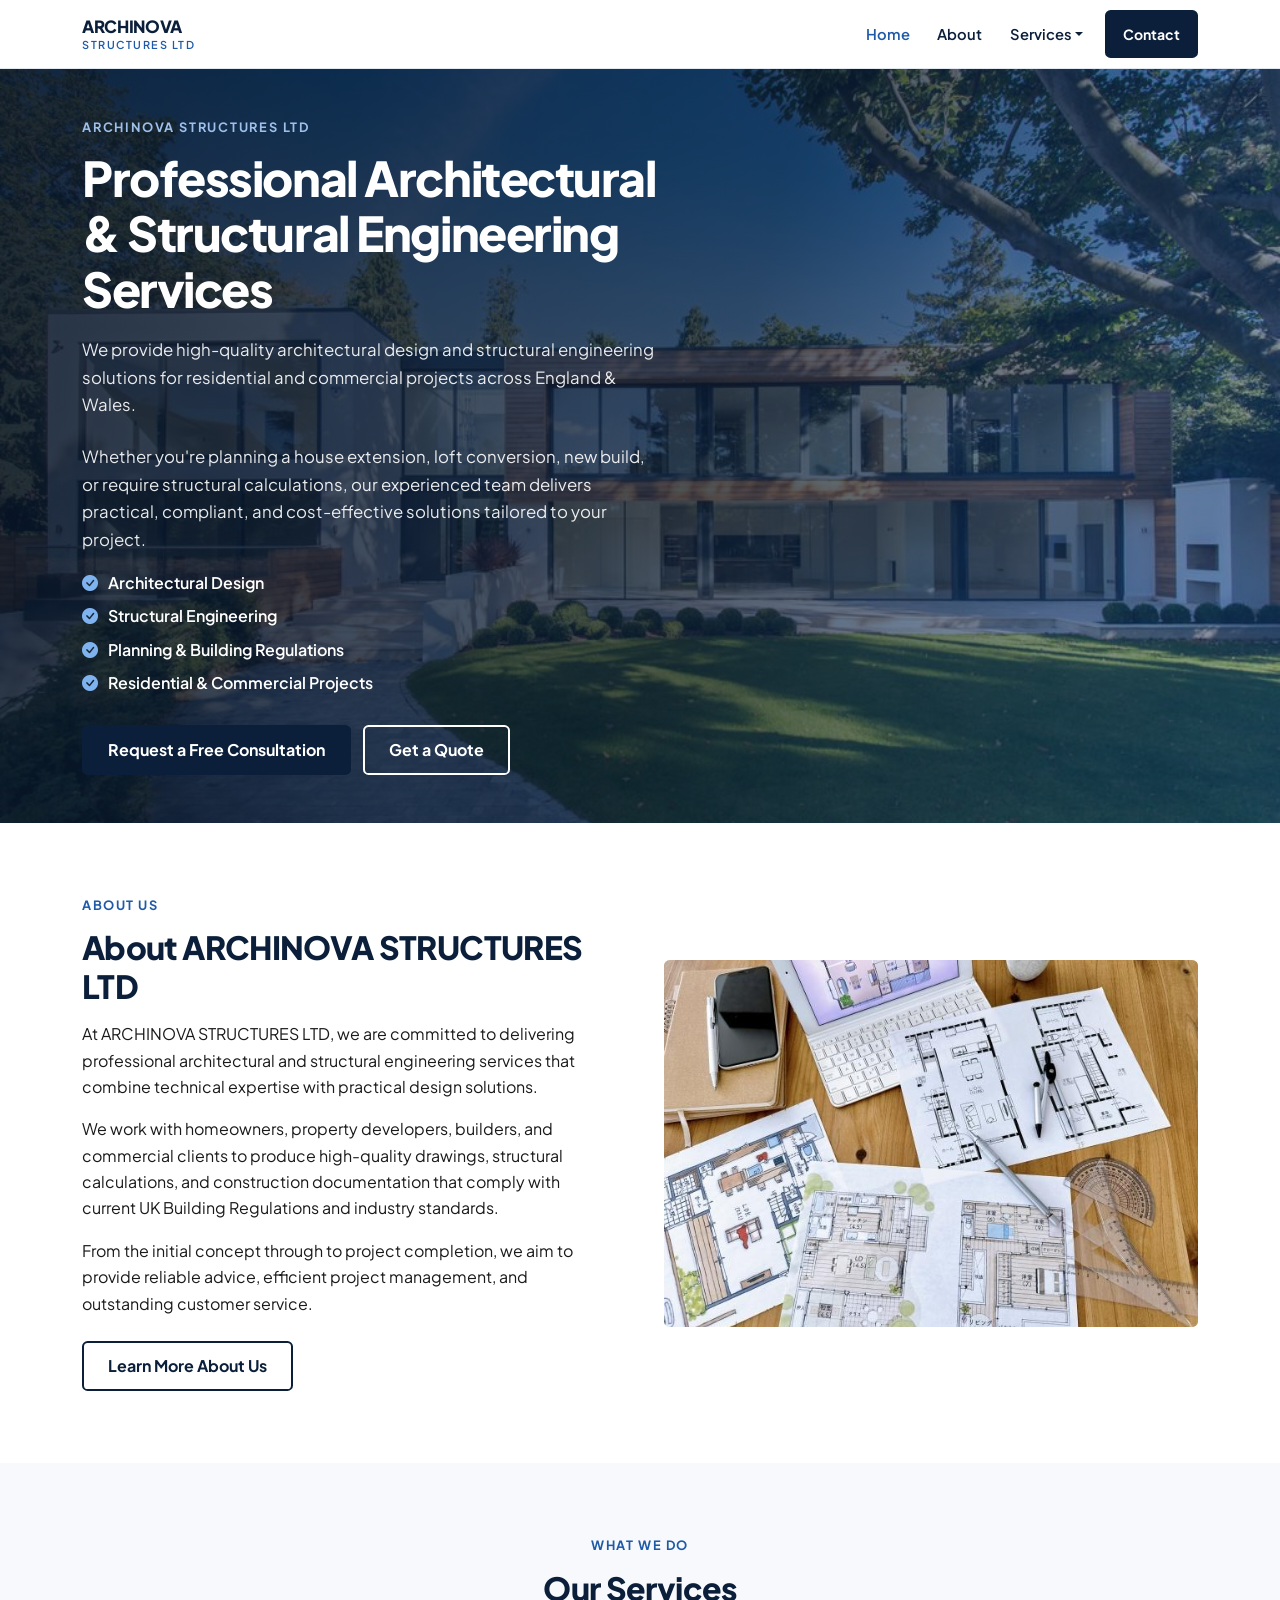
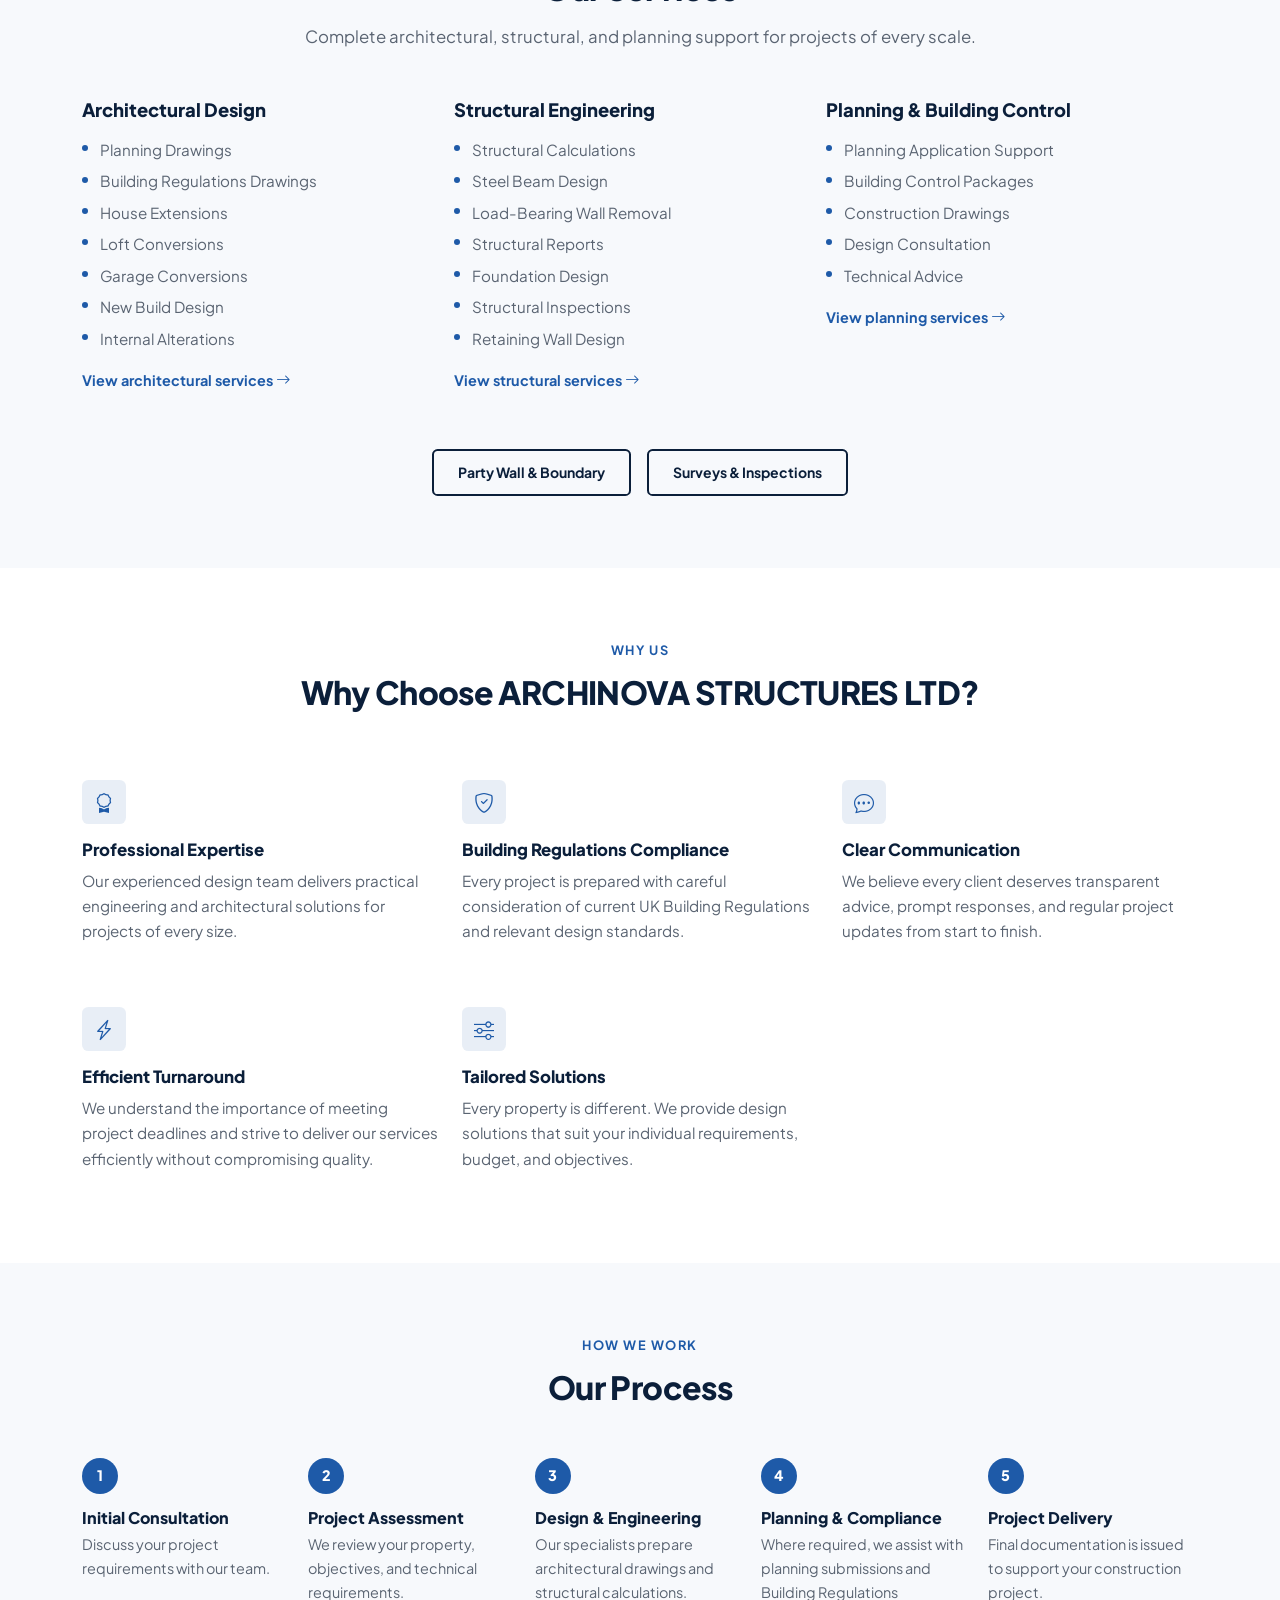
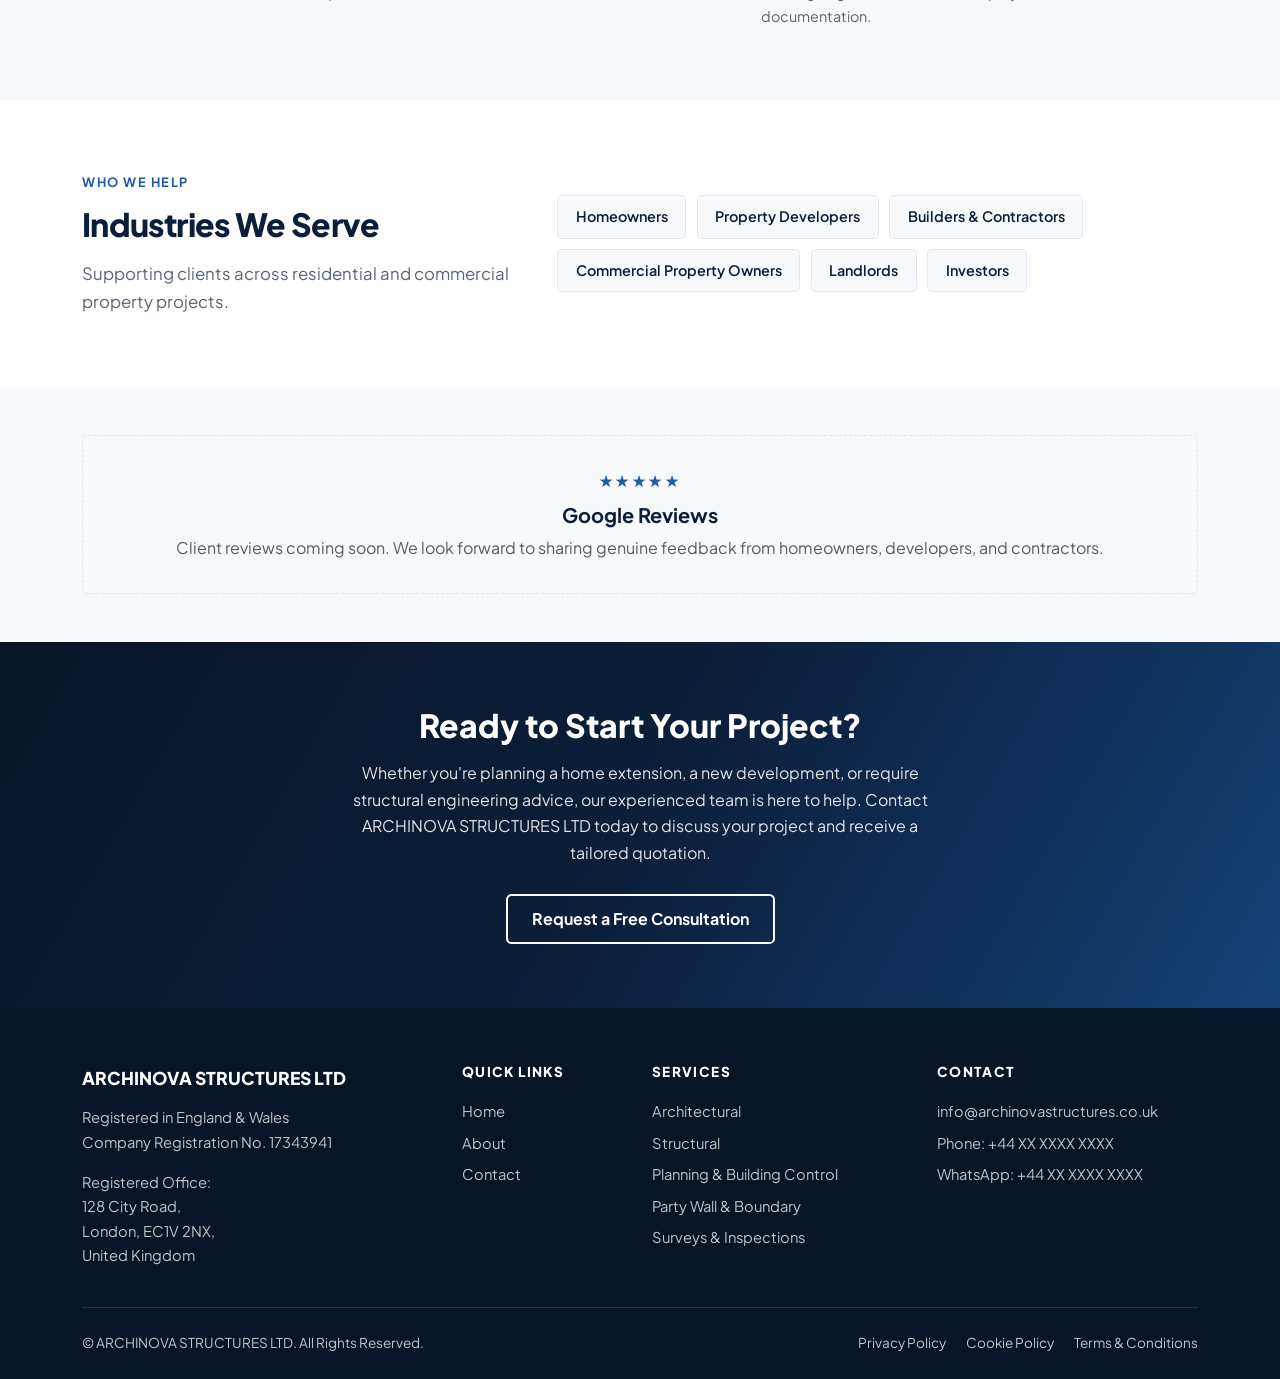
==== index.html @ 3d55d40a "initial site" ====
<!DOCTYPE html>
<html lang="en">
<head>
  <meta charset="UTF-8">
  <meta name="viewport" content="width=device-width, initial-scale=1.0">
  <title>ARCHINOVA STRUCTURES LTD | Architectural & Structural Engineering</title>
  <meta name="description" content="Professional architectural design and structural engineering solutions for residential and commercial projects across England & Wales.">
  <link rel="preconnect" href="https://fonts.googleapis.com">
  <link rel="preconnect" href="https://fonts.gstatic.com" crossorigin>
  <link href="https://fonts.googleapis.com/css2?family=Plus+Jakarta+Sans:wght@400;500;600;700;800&display=swap" rel="stylesheet">
  <link href="https://cdn.jsdelivr.net/npm/bootstrap@5.3.3/dist/css/bootstrap.min.css" rel="stylesheet">
  <link href="https://cdn.jsdelivr.net/npm/bootstrap-icons@1.11.3/font/bootstrap-icons.min.css" rel="stylesheet">
  <link href="css/styles.css" rel="stylesheet">
</head>
<body>
  <nav class="navbar navbar-expand-lg site-navbar sticky-top">
    <div class="container">
      <a class="navbar-brand" href="index.html">
        ARCHINOVA
        <span>Structures Ltd</span>
      </a>
      <button class="navbar-toggler" type="button" data-bs-toggle="collapse" data-bs-target="#mainNav" aria-controls="mainNav" aria-expanded="false" aria-label="Toggle navigation">
        <span class="navbar-toggler-icon"></span>
      </button>
      <div class="collapse navbar-collapse" id="mainNav">
        <ul class="navbar-nav ms-auto align-items-lg-center">
          <li class="nav-item"><a class="nav-link" href="index.html" data-nav="home">Home</a></li>
          <li class="nav-item"><a class="nav-link" href="about.html" data-nav="about">About</a></li>
          <li class="nav-item dropdown">
            <a class="nav-link dropdown-toggle" href="#" data-nav="services" role="button" data-bs-toggle="dropdown" aria-expanded="false">Services</a>
            <ul class="dropdown-menu dropdown-menu-end">
              <li><a class="dropdown-item" href="services/architectural.html" data-nav="architectural.html">Architectural</a></li>
              <li><a class="dropdown-item" href="services/structural.html" data-nav="structural.html">Structural</a></li>
              <li><a class="dropdown-item" href="services/planning.html" data-nav="planning.html">Planning &amp; Building Control</a></li>
              <li><a class="dropdown-item" href="services/party-wall.html" data-nav="party-wall.html">Party Wall &amp; Boundary</a></li>
              <li><a class="dropdown-item" href="services/surveys.html" data-nav="surveys.html">Surveys &amp; Inspections</a></li>
            </ul>
          </li>
          <li class="nav-item ms-lg-2">
            <a class="btn btn-primary-brand btn-sm px-3" href="contact.html" data-nav="contact">Contact</a>
          </li>
        </ul>
      </div>
    </div>
  </nav>

  <header class="page-hero" style="background-image: url('assets/images/home/hero-banner.jpg');">
    <div class="container py-5">
      <p class="hero-eyebrow">ARCHINOVA Structures Ltd</p>
      <h1>Professional Architectural &amp; Structural Engineering Services</h1>
      <p class="hero-text">We provide high-quality architectural design and structural engineering solutions for residential and commercial projects across England &amp; Wales.</p>
      <p class="hero-text mb-3">Whether you're planning a house extension, loft conversion, new build, or require structural calculations, our experienced team delivers practical, compliant, and cost-effective solutions tailored to your project.</p>
      <ul class="hero-checklist">
        <li><i class="bi bi-check-circle-fill"></i> Architectural Design</li>
        <li><i class="bi bi-check-circle-fill"></i> Structural Engineering</li>
        <li><i class="bi bi-check-circle-fill"></i> Planning &amp; Building Regulations</li>
        <li><i class="bi bi-check-circle-fill"></i> Residential &amp; Commercial Projects</li>
      </ul>
      <div class="hero-ctas">
        <a href="contact.html" class="btn btn-primary-brand">Request a Free Consultation</a>
        <a href="contact.html#enquiry-form-section" class="btn btn-outline-brand">Get a Quote</a>
      </div>
    </div>
  </header>

  <section class="section-pad">
    <div class="container">
      <div class="row align-items-center g-4 g-lg-5">
        <div class="col-lg-6">
          <span class="section-eyebrow">About Us</span>
          <h2 class="section-title">About ARCHINOVA STRUCTURES LTD</h2>
          <p>At ARCHINOVA STRUCTURES LTD, we are committed to delivering professional architectural and structural engineering services that combine technical expertise with practical design solutions.</p>
          <p>We work with homeowners, property developers, builders, and commercial clients to produce high-quality drawings, structural calculations, and construction documentation that comply with current UK Building Regulations and industry standards.</p>
          <p class="mb-4">From the initial concept through to project completion, we aim to provide reliable advice, efficient project management, and outstanding customer service.</p>
          <a href="about.html" class="btn btn-outline-navy">Learn More About Us</a>
        </div>
        <div class="col-lg-6">
          <div class="service-block-media" style="aspect-ratio: 16/11;">
            <img src="assets/images/architectural/hero-bg.jpg" alt="Architectural design project">
          </div>
        </div>
      </div>
    </div>
  </section>

  <section class="section-pad bg-off">
    <div class="container">
      <div class="text-center mb-5">
        <span class="section-eyebrow">What We Do</span>
        <h2 class="section-title">Our Services</h2>
        <p class="section-lead mx-auto">Complete architectural, structural, and planning support for projects of every scale.</p>
      </div>
      <div class="row g-0">
        <div class="col-md-4">
          <div class="service-pillar">
            <h3><a href="services/architectural.html">Architectural Design</a></h3>
            <ul>
              <li>Planning Drawings</li>
              <li>Building Regulations Drawings</li>
              <li>House Extensions</li>
              <li>Loft Conversions</li>
              <li>Garage Conversions</li>
              <li>New Build Design</li>
              <li>Internal Alterations</li>
            </ul>
            <a class="pillar-link" href="services/architectural.html">View architectural services <i class="bi bi-arrow-right"></i></a>
          </div>
        </div>
        <div class="col-md-4">
          <div class="service-pillar">
            <h3><a href="services/structural.html">Structural Engineering</a></h3>
            <ul>
              <li>Structural Calculations</li>
              <li>Steel Beam Design</li>
              <li>Load-Bearing Wall Removal</li>
              <li>Structural Reports</li>
              <li>Foundation Design</li>
              <li>Structural Inspections</li>
              <li>Retaining Wall Design</li>
            </ul>
            <a class="pillar-link" href="services/structural.html">View structural services <i class="bi bi-arrow-right"></i></a>
          </div>
        </div>
        <div class="col-md-4">
          <div class="service-pillar">
            <h3><a href="services/planning.html">Planning &amp; Building Control</a></h3>
            <ul>
              <li>Planning Application Support</li>
              <li>Building Control Packages</li>
              <li>Construction Drawings</li>
              <li>Design Consultation</li>
              <li>Technical Advice</li>
            </ul>
            <a class="pillar-link" href="services/planning.html">View planning services <i class="bi bi-arrow-right"></i></a>
          </div>
        </div>
      </div>
      <div class="row mt-4 pt-3 g-3 justify-content-center text-center">
        <div class="col-auto">
          <a href="services/party-wall.html" class="btn btn-outline-navy btn-sm">Party Wall &amp; Boundary</a>
        </div>
        <div class="col-auto">
          <a href="services/surveys.html" class="btn btn-outline-navy btn-sm">Surveys &amp; Inspections</a>
        </div>
      </div>
    </div>
  </section>

  <section class="section-pad">
    <div class="container">
      <div class="text-center mb-5">
        <span class="section-eyebrow">Why Us</span>
        <h2 class="section-title">Why Choose ARCHINOVA STRUCTURES LTD?</h2>
      </div>
      <div class="row g-4">
        <div class="col-md-6 col-lg-4">
          <div class="why-item">
            <div class="why-icon"><i class="bi bi-award"></i></div>
            <h3>Professional Expertise</h3>
            <p>Our experienced design team delivers practical engineering and architectural solutions for projects of every size.</p>
          </div>
        </div>
        <div class="col-md-6 col-lg-4">
          <div class="why-item">
            <div class="why-icon"><i class="bi bi-shield-check"></i></div>
            <h3>Building Regulations Compliance</h3>
            <p>Every project is prepared with careful consideration of current UK Building Regulations and relevant design standards.</p>
          </div>
        </div>
        <div class="col-md-6 col-lg-4">
          <div class="why-item">
            <div class="why-icon"><i class="bi bi-chat-dots"></i></div>
            <h3>Clear Communication</h3>
            <p>We believe every client deserves transparent advice, prompt responses, and regular project updates from start to finish.</p>
          </div>
        </div>
        <div class="col-md-6 col-lg-4">
          <div class="why-item">
            <div class="why-icon"><i class="bi bi-lightning-charge"></i></div>
            <h3>Efficient Turnaround</h3>
            <p>We understand the importance of meeting project deadlines and strive to deliver our services efficiently without compromising quality.</p>
          </div>
        </div>
        <div class="col-md-6 col-lg-4">
          <div class="why-item">
            <div class="why-icon"><i class="bi bi-sliders"></i></div>
            <h3>Tailored Solutions</h3>
            <p>Every property is different. We provide design solutions that suit your individual requirements, budget, and objectives.</p>
          </div>
        </div>
      </div>
    </div>
  </section>

  <section class="section-pad bg-off">
    <div class="container">
      <div class="text-center mb-5">
        <span class="section-eyebrow">How We Work</span>
        <h2 class="section-title">Our Process</h2>
      </div>
      <div class="process-steps">
        <div class="process-step">
          <span class="step-num">1</span>
          <h3>Initial Consultation</h3>
          <p>Discuss your project requirements with our team.</p>
        </div>
        <div class="process-step">
          <span class="step-num">2</span>
          <h3>Project Assessment</h3>
          <p>We review your property, objectives, and technical requirements.</p>
        </div>
        <div class="process-step">
          <span class="step-num">3</span>
          <h3>Design &amp; Engineering</h3>
          <p>Our specialists prepare architectural drawings and structural calculations.</p>
        </div>
        <div class="process-step">
          <span class="step-num">4</span>
          <h3>Planning &amp; Compliance</h3>
          <p>Where required, we assist with planning submissions and Building Regulations documentation.</p>
        </div>
        <div class="process-step">
          <span class="step-num">5</span>
          <h3>Project Delivery</h3>
          <p>Final documentation is issued to support your construction project.</p>
        </div>
      </div>
    </div>
  </section>

  <section class="section-pad">
    <div class="container">
      <div class="row align-items-center g-4">
        <div class="col-lg-5">
          <span class="section-eyebrow">Who We Help</span>
          <h2 class="section-title">Industries We Serve</h2>
          <p class="section-lead mb-0">Supporting clients across residential and commercial property projects.</p>
        </div>
        <div class="col-lg-7">
          <ul class="industry-list">
            <li>Homeowners</li>
            <li>Property Developers</li>
            <li>Builders &amp; Contractors</li>
            <li>Commercial Property Owners</li>
            <li>Landlords</li>
            <li>Investors</li>
          </ul>
        </div>
      </div>
    </div>
  </section>

  <section class="section-pad-sm bg-off">
    <div class="container">
      <div class="reviews-placeholder">
        <div class="stars" aria-hidden="true">★★★★★</div>
        <h3 class="h5 text-navy fw-bold mb-2">Google Reviews</h3>
        <p class="mb-0 text-muted">Client reviews coming soon. We look forward to sharing genuine feedback from homeowners, developers, and contractors.</p>
      </div>
    </div>
  </section>

  <section class="cta-band">
    <div class="container">
      <h2>Ready to Start Your Project?</h2>
      <p>Whether you're planning a home extension, a new development, or require structural engineering advice, our experienced team is here to help. Contact ARCHINOVA STRUCTURES LTD today to discuss your project and receive a tailored quotation.</p>
      <a href="contact.html" class="btn btn-outline-brand">Request a Free Consultation</a>
    </div>
  </section>

  <footer class="site-footer">
    <div class="container">
      <div class="row g-4">
        <div class="col-md-4">
          <div class="footer-brand">ARCHINOVA STRUCTURES LTD</div>
          <p>Registered in England &amp; Wales<br>Company Registration No. 17343941</p>
          <p class="mb-0">Registered Office:<br>128 City Road,<br>London, EC1V 2NX,<br>United Kingdom</p>
        </div>
        <div class="col-6 col-md-2">
          <h4>Quick Links</h4>
          <ul>
            <li><a href="index.html">Home</a></li>
            <li><a href="about.html">About</a></li>
            <li><a href="contact.html">Contact</a></li>
          </ul>
        </div>
        <div class="col-6 col-md-3">
          <h4>Services</h4>
          <ul>
            <li><a href="services/architectural.html">Architectural</a></li>
            <li><a href="services/structural.html">Structural</a></li>
            <li><a href="services/planning.html">Planning &amp; Building Control</a></li>
            <li><a href="services/party-wall.html">Party Wall &amp; Boundary</a></li>
            <li><a href="services/surveys.html">Surveys &amp; Inspections</a></li>
          </ul>
        </div>
        <div class="col-md-3">
          <h4>Contact</h4>
          <ul>
            <li><a href="mailto:info@archinovastructures.co.uk">info@archinovastructures.co.uk</a></li>
            <li>Phone: +44 XX XXXX XXXX</li>
            <li>WhatsApp: +44 XX XXXX XXXX</li>
          </ul>
        </div>
      </div>
      <div class="footer-bottom">
        <span>&copy; ARCHINOVA STRUCTURES LTD. All Rights Reserved.</span>
        <div class="footer-legal">
          <a href="privacy.html">Privacy Policy</a>
          <a href="privacy.html#cookies">Cookie Policy</a>
          <a href="terms.html">Terms &amp; Conditions</a>
        </div>
      </div>
    </div>
  </footer>

  <script src="https://cdn.jsdelivr.net/npm/bootstrap@5.3.3/dist/js/bootstrap.bundle.min.js"></script>
  <script src="js/main.js"></script>
</body>
</html>
---- css/styles.css ----
/* ARCHINOVA STRUCTURES LTD — Brand styles */

:root {
  --navy: #0b1f3a;
  --navy-deep: #071528;
  --royal: #1e5aa8;
  --royal-light: #2563a8;
  --white: #ffffff;
  --off-white: #f7f9fc;
  --text: #1a1a1a;
  --text-muted: #5a6472;
  --border: #e2e8f0;
  --placeholder-bg: #e8eef6;
  --font: "Plus Jakarta Sans", system-ui, sans-serif;
  --transition: 0.25s ease;
}

*,
*::before,
*::after {
  box-sizing: border-box;
}

html {
  scroll-behavior: smooth;
}

body {
  font-family: var(--font);
  color: var(--text);
  background: var(--white);
  line-height: 1.65;
  overflow-x: hidden;
}

img {
  max-width: 100%;
  height: auto;
  display: block;
}

a {
  color: var(--royal);
  text-decoration: none;
  transition: color var(--transition);
}

a:hover {
  color: var(--navy);
}

/* ——— Typography ——— */
.section-eyebrow {
  display: block;
  font-size: 0.8rem;
  font-weight: 700;
  letter-spacing: 0.12em;
  text-transform: uppercase;
  color: var(--royal);
  margin-bottom: 0.75rem;
}

.section-title {
  font-weight: 800;
  color: var(--navy);
  letter-spacing: -0.02em;
  margin-bottom: 1rem;
  line-height: 1.2;
}

.section-lead {
  color: var(--text-muted);
  font-size: 1.05rem;
  max-width: 42rem;
}

.section-pad {
  padding: 4.5rem 0;
}

.section-pad-sm {
  padding: 3rem 0;
}

.bg-off {
  background: var(--off-white);
}

.bg-navy {
  background: var(--navy);
  color: var(--white);
}

.bg-navy .section-title,
.bg-navy h2,
.bg-navy h3 {
  color: var(--white);
}

.bg-navy .section-lead,
.bg-navy p {
  color: rgba(255, 255, 255, 0.85);
}

/* ——— Navbar ——— */
.site-navbar {
  background: var(--white);
  border-bottom: 1px solid var(--border);
  padding: 0.65rem 0;
  z-index: 1030;
}

.site-navbar .navbar-brand {
  font-weight: 800;
  font-size: 1.05rem;
  color: var(--navy) !important;
  letter-spacing: -0.02em;
  line-height: 1.2;
}

.site-navbar .navbar-brand span {
  display: block;
  font-size: 0.68rem;
  font-weight: 600;
  letter-spacing: 0.14em;
  color: var(--royal);
  text-transform: uppercase;
}

.site-navbar .nav-link {
  color: var(--navy) !important;
  font-weight: 600;
  font-size: 0.92rem;
  padding: 0.5rem 0.85rem !important;
}

.site-navbar .nav-link:hover,
.site-navbar .nav-link.active,
.site-navbar .dropdown-item:hover {
  color: var(--royal) !important;
}

.site-navbar .dropdown-menu {
  border: 1px solid var(--border);
  box-shadow: 0 8px 24px rgba(11, 31, 58, 0.08);
  border-radius: 0.4rem;
  padding: 0.5rem 0;
}

.site-navbar .dropdown-item {
  font-weight: 500;
  font-size: 0.9rem;
  color: var(--navy);
  padding: 0.5rem 1.25rem;
}

.navbar-toggler {
  border-color: var(--border);
}

.navbar-toggler:focus {
  box-shadow: none;
}

/* ——— Buttons ——— */
.btn-primary-brand {
  background: var(--navy);
  border: 2px solid var(--navy);
  color: var(--white);
  font-weight: 700;
  padding: 0.7rem 1.5rem;
  border-radius: 0.35rem;
  transition: background var(--transition), border-color var(--transition), transform var(--transition);
}

.btn-primary-brand:hover,
.btn-primary-brand:focus {
  background: var(--royal);
  border-color: var(--royal);
  color: var(--white);
  transform: translateY(-1px);
}

.btn-outline-brand {
  background: transparent;
  border: 2px solid var(--white);
  color: var(--white);
  font-weight: 700;
  padding: 0.7rem 1.5rem;
  border-radius: 0.35rem;
  transition: background var(--transition), color var(--transition);
}

.btn-outline-brand:hover,
.btn-outline-brand:focus {
  background: var(--white);
  color: var(--navy);
}

.btn-outline-navy {
  background: transparent;
  border: 2px solid var(--navy);
  color: var(--navy);
  font-weight: 700;
  padding: 0.7rem 1.5rem;
  border-radius: 0.35rem;
}

.btn-outline-navy:hover,
.btn-outline-navy:focus {
  background: var(--navy);
  color: var(--white);
}

/* ——— Heroes ——— */
.page-hero {
  position: relative;
  min-height: 68vh;
  display: flex;
  align-items: center;
  background-size: cover;
  background-position: center;
  color: var(--white);
  isolation: isolate;
}

.page-hero::before {
  content: "";
  position: absolute;
  inset: 0;
  background: linear-gradient(
    105deg,
    rgba(7, 21, 40, 0.88) 0%,
    rgba(11, 31, 58, 0.72) 55%,
    rgba(30, 90, 168, 0.45) 100%
  );
  z-index: -1;
}

.page-hero.page-hero--sm {
  min-height: 42vh;
}

.page-hero .hero-eyebrow {
  font-size: 0.8rem;
  font-weight: 700;
  letter-spacing: 0.14em;
  text-transform: uppercase;
  color: #9ec0ea;
  margin-bottom: 0.75rem;
}

.page-hero h1 {
  font-weight: 800;
  font-size: clamp(1.85rem, 4vw, 3rem);
  letter-spacing: -0.03em;
  line-height: 1.15;
  margin-bottom: 1.25rem;
  max-width: 18ch;
}

.page-hero .hero-text {
  font-size: 1.05rem;
  color: rgba(255, 255, 255, 0.9);
  max-width: 36rem;
  margin-bottom: 1.5rem;
}

.hero-checklist {
  list-style: none;
  padding: 0;
  margin: 0 0 1.75rem;
}

.hero-checklist li {
  display: flex;
  align-items: center;
  gap: 0.6rem;
  font-weight: 600;
  margin-bottom: 0.45rem;
}

.hero-checklist li i {
  color: #7eb3f0;
}

.hero-ctas {
  display: flex;
  flex-wrap: wrap;
  gap: 0.75rem;
}

/* ——— Feature / service grids ——— */
.service-pillar {
  padding: 1.75rem 0;
  border-bottom: 1px solid var(--border);
  height: 100%;
}

.service-pillar:last-child {
  border-bottom: none;
}

@media (min-width: 768px) {
  .service-pillar {
    border-bottom: none;
    border-right: 1px solid var(--border);
    padding: 0 1.5rem;
  }

  .service-pillar:first-child {
    padding-left: 0;
  }

  .service-pillar:last-child {
    border-right: none;
    padding-right: 0;
  }
}

.service-pillar h3 {
  font-weight: 800;
  color: var(--navy);
  font-size: 1.15rem;
  margin-bottom: 1rem;
}

.service-pillar h3 a {
  color: inherit;
}

.service-pillar h3 a:hover {
  color: var(--royal);
}

.service-pillar ul {
  list-style: none;
  padding: 0;
  margin: 0 0 1rem;
}

.service-pillar ul li {
  position: relative;
  padding-left: 1.1rem;
  margin-bottom: 0.4rem;
  color: var(--text-muted);
  font-size: 0.95rem;
}

.service-pillar ul li::before {
  content: "";
  position: absolute;
  left: 0;
  top: 0.55em;
  width: 6px;
  height: 6px;
  border-radius: 50%;
  background: var(--royal);
}

.service-pillar .pillar-link {
  font-weight: 700;
  font-size: 0.9rem;
}

/* Why choose */
.why-item {
  text-align: left;
  padding: 1.25rem 0;
}

.why-item .why-icon {
  width: 2.75rem;
  height: 2.75rem;
  display: inline-flex;
  align-items: center;
  justify-content: center;
  background: rgba(30, 90, 168, 0.1);
  color: var(--royal);
  border-radius: 0.4rem;
  font-size: 1.25rem;
  margin-bottom: 1rem;
}

.why-item h3 {
  font-size: 1.05rem;
  font-weight: 800;
  color: var(--navy);
  margin-bottom: 0.5rem;
}

.why-item p {
  color: var(--text-muted);
  font-size: 0.95rem;
  margin: 0;
}

/* Process */
.process-steps {
  display: grid;
  gap: 1.5rem;
}

@media (min-width: 992px) {
  .process-steps {
    grid-template-columns: repeat(5, 1fr);
    gap: 1rem;
  }
}

.process-step {
  position: relative;
  padding-top: 0.25rem;
}

.process-step .step-num {
  display: inline-flex;
  align-items: center;
  justify-content: center;
  width: 2.25rem;
  height: 2.25rem;
  background: var(--royal);
  color: var(--white);
  font-weight: 800;
  font-size: 0.9rem;
  border-radius: 50%;
  margin-bottom: 0.85rem;
}

.process-step h3 {
  font-size: 1rem;
  font-weight: 800;
  color: var(--navy);
  margin-bottom: 0.4rem;
}

.process-step p {
  font-size: 0.9rem;
  color: var(--text-muted);
  margin: 0;
}

/* Industries */
.industry-list {
  display: flex;
  flex-wrap: wrap;
  gap: 0.65rem;
  list-style: none;
  padding: 0;
  margin: 0;
}

.industry-list li {
  background: var(--off-white);
  border: 1px solid var(--border);
  color: var(--navy);
  font-weight: 600;
  font-size: 0.9rem;
  padding: 0.55rem 1.1rem;
  border-radius: 0.3rem;
}

/* Reviews placeholder */
.reviews-placeholder {
  border: 1px dashed var(--border);
  background: var(--off-white);
  padding: 2rem;
  text-align: center;
  border-radius: 0.4rem;
}

.reviews-placeholder .stars {
  color: var(--royal);
  letter-spacing: 0.15em;
  margin-bottom: 0.5rem;
}

/* ——— Service detail blocks ——— */
.service-block {
  display: grid;
  gap: 1.5rem;
  align-items: center;
  padding: 2.5rem 0;
  border-bottom: 1px solid var(--border);
}

.service-block:last-of-type {
  border-bottom: none;
}

@media (min-width: 768px) {
  .service-block {
    grid-template-columns: 1fr 1.1fr;
    gap: 2.5rem;
  }

  .service-block--reverse {
    grid-template-columns: 1.1fr 1fr;
  }

  .service-block--reverse .service-block-media {
    order: -1;
  }
}

.service-block h3 {
  font-weight: 800;
  color: var(--navy);
  font-size: 1.35rem;
  margin-bottom: 0.75rem;
}

.service-block p,
.service-block li {
  color: var(--text-muted);
}

.service-block ul {
  padding-left: 1.1rem;
  margin-bottom: 0;
}

.service-block-media {
  position: relative;
  overflow: hidden;
  border-radius: 0.35rem;
  aspect-ratio: 4 / 3;
  background: var(--placeholder-bg);
}

.service-block-media img {
  width: 100%;
  height: 100%;
  object-fit: cover;
}

.img-placeholder {
  width: 100%;
  height: 100%;
  min-height: 220px;
  display: flex;
  flex-direction: column;
  align-items: center;
  justify-content: center;
  background: linear-gradient(135deg, #d6e4f5 0%, #e8eef6 50%, #c5d8f0 100%);
  color: var(--navy);
  text-align: center;
  padding: 1.5rem;
}

.img-placeholder i {
  font-size: 2rem;
  color: var(--royal);
  margin-bottom: 0.75rem;
}

.img-placeholder span {
  font-weight: 700;
  font-size: 0.9rem;
}

.img-placeholder small {
  display: block;
  margin-top: 0.35rem;
  color: var(--text-muted);
  font-weight: 500;
}

/* Icon service cards for planning / party wall */
.icon-service {
  padding: 1.5rem 0;
  height: 100%;
}

.icon-service .icon-wrap {
  width: 2.75rem;
  height: 2.75rem;
  display: inline-flex;
  align-items: center;
  justify-content: center;
  background: rgba(30, 90, 168, 0.1);
  color: var(--royal);
  border-radius: 0.4rem;
  font-size: 1.25rem;
  margin-bottom: 1rem;
}

.icon-service h3 {
  font-size: 1.1rem;
  font-weight: 800;
  color: var(--navy);
  margin-bottom: 0.65rem;
}

.icon-service p {
  color: var(--text-muted);
  font-size: 0.95rem;
}

.icon-service ul {
  list-style: none;
  padding: 0;
  margin: 0.75rem 0 0;
}

.icon-service ul li {
  position: relative;
  padding-left: 1rem;
  margin-bottom: 0.35rem;
  font-size: 0.9rem;
  color: var(--text-muted);
}

.icon-service ul li::before {
  content: "";
  position: absolute;
  left: 0;
  top: 0.55em;
  width: 5px;
  height: 5px;
  border-radius: 50%;
  background: var(--royal);
}

/* FAQ */
.faq-accordion .accordion-item {
  border: 1px solid var(--border);
  margin-bottom: 0.65rem;
  border-radius: 0.35rem !important;
  overflow: hidden;
}

.faq-accordion .accordion-button {
  font-weight: 700;
  color: var(--navy);
  background: var(--white);
  box-shadow: none;
  font-size: 1rem;
}

.faq-accordion .accordion-button:not(.collapsed) {
  background: var(--off-white);
  color: var(--royal);
}

.faq-accordion .accordion-button:focus {
  box-shadow: none;
  border-color: var(--border);
}

.faq-accordion .accordion-body {
  color: var(--text-muted);
}

/* CTA band */
.cta-band {
  background: linear-gradient(120deg, var(--navy-deep) 0%, var(--navy) 50%, var(--royal) 140%);
  color: var(--white);
  padding: 4rem 0;
  text-align: center;
}

.cta-band h2 {
  font-weight: 800;
  margin-bottom: 1rem;
}

.cta-band p {
  color: rgba(255, 255, 255, 0.88);
  max-width: 36rem;
  margin: 0 auto 1.75rem;
}

/* Contact */
.contact-info-list {
  list-style: none;
  padding: 0;
  margin: 0;
}

.contact-info-list li {
  display: flex;
  gap: 1rem;
  margin-bottom: 1.5rem;
}

.contact-info-list .ci-icon {
  width: 2.5rem;
  height: 2.5rem;
  flex-shrink: 0;
  display: inline-flex;
  align-items: center;
  justify-content: center;
  background: rgba(30, 90, 168, 0.1);
  color: var(--royal);
  border-radius: 0.35rem;
}

.contact-info-list strong {
  display: block;
  color: var(--navy);
  font-size: 0.85rem;
  text-transform: uppercase;
  letter-spacing: 0.06em;
  margin-bottom: 0.2rem;
}

.contact-form {
  background: var(--off-white);
  border: 1px solid var(--border);
  padding: 2rem;
  border-radius: 0.4rem;
  scroll-margin-top: 5.5rem;
}

#enquiry-form-section {
  scroll-margin-top: 5.5rem;
}

.contact-form .form-label {
  font-weight: 600;
  color: var(--navy);
  font-size: 0.9rem;
}

.contact-form .form-control,
.contact-form .form-select {
  border-color: var(--border);
  padding: 0.65rem 0.85rem;
  border-radius: 0.3rem;
}

.contact-form .form-control:focus,
.contact-form .form-select:focus {
  border-color: var(--royal);
  box-shadow: 0 0 0 0.2rem rgba(30, 90, 168, 0.15);
}

.form-feedback-msg {
  display: none;
  margin-top: 1rem;
  padding: 0.85rem 1rem;
  border-radius: 0.3rem;
  font-weight: 600;
}

.form-feedback-msg.is-success {
  display: block;
  background: #e8f5e9;
  color: #1b5e20;
}

.form-feedback-msg.is-error {
  display: block;
  background: #fdecea;
  color: #b71c1c;
}

.areas-text {
  color: var(--text-muted);
  font-size: 0.95rem;
  line-height: 1.8;
}

/* Footer */
.site-footer {
  background: var(--navy-deep);
  color: rgba(255, 255, 255, 0.75);
  padding: 3.5rem 0 1.5rem;
  font-size: 0.92rem;
}

.site-footer h4 {
  color: var(--white);
  font-weight: 800;
  font-size: 0.85rem;
  letter-spacing: 0.1em;
  text-transform: uppercase;
  margin-bottom: 1.15rem;
}

.site-footer .footer-brand {
  color: var(--white);
  font-weight: 800;
  font-size: 1.1rem;
  margin-bottom: 0.75rem;
}

.site-footer a {
  color: rgba(255, 255, 255, 0.75);
}

.site-footer a:hover {
  color: var(--white);
}

.site-footer ul {
  list-style: none;
  padding: 0;
  margin: 0;
}

.site-footer ul li {
  margin-bottom: 0.45rem;
}

.footer-bottom {
  border-top: 1px solid rgba(255, 255, 255, 0.12);
  margin-top: 2.5rem;
  padding-top: 1.5rem;
  display: flex;
  flex-wrap: wrap;
  gap: 1rem;
  justify-content: space-between;
  align-items: center;
  font-size: 0.85rem;
}

.footer-legal {
  display: flex;
  flex-wrap: wrap;
  gap: 1.25rem;
}

/* Utility */
.text-navy {
  color: var(--navy) !important;
}

.text-royal {
  color: var(--royal) !important;
}

.check-list {
  list-style: none;
  padding: 0;
  margin: 0;
}

.check-list li {
  display: flex;
  align-items: flex-start;
  gap: 0.65rem;
  margin-bottom: 0.65rem;
  color: var(--text-muted);
}

.check-list li i {
  color: var(--royal);
  margin-top: 0.2rem;
}

@media (max-width: 575.98px) {
  .section-pad {
    padding: 3rem 0;
  }

  .page-hero {
    min-height: 78vh;
  }

  .contact-form {
    padding: 1.35rem;
  }
}
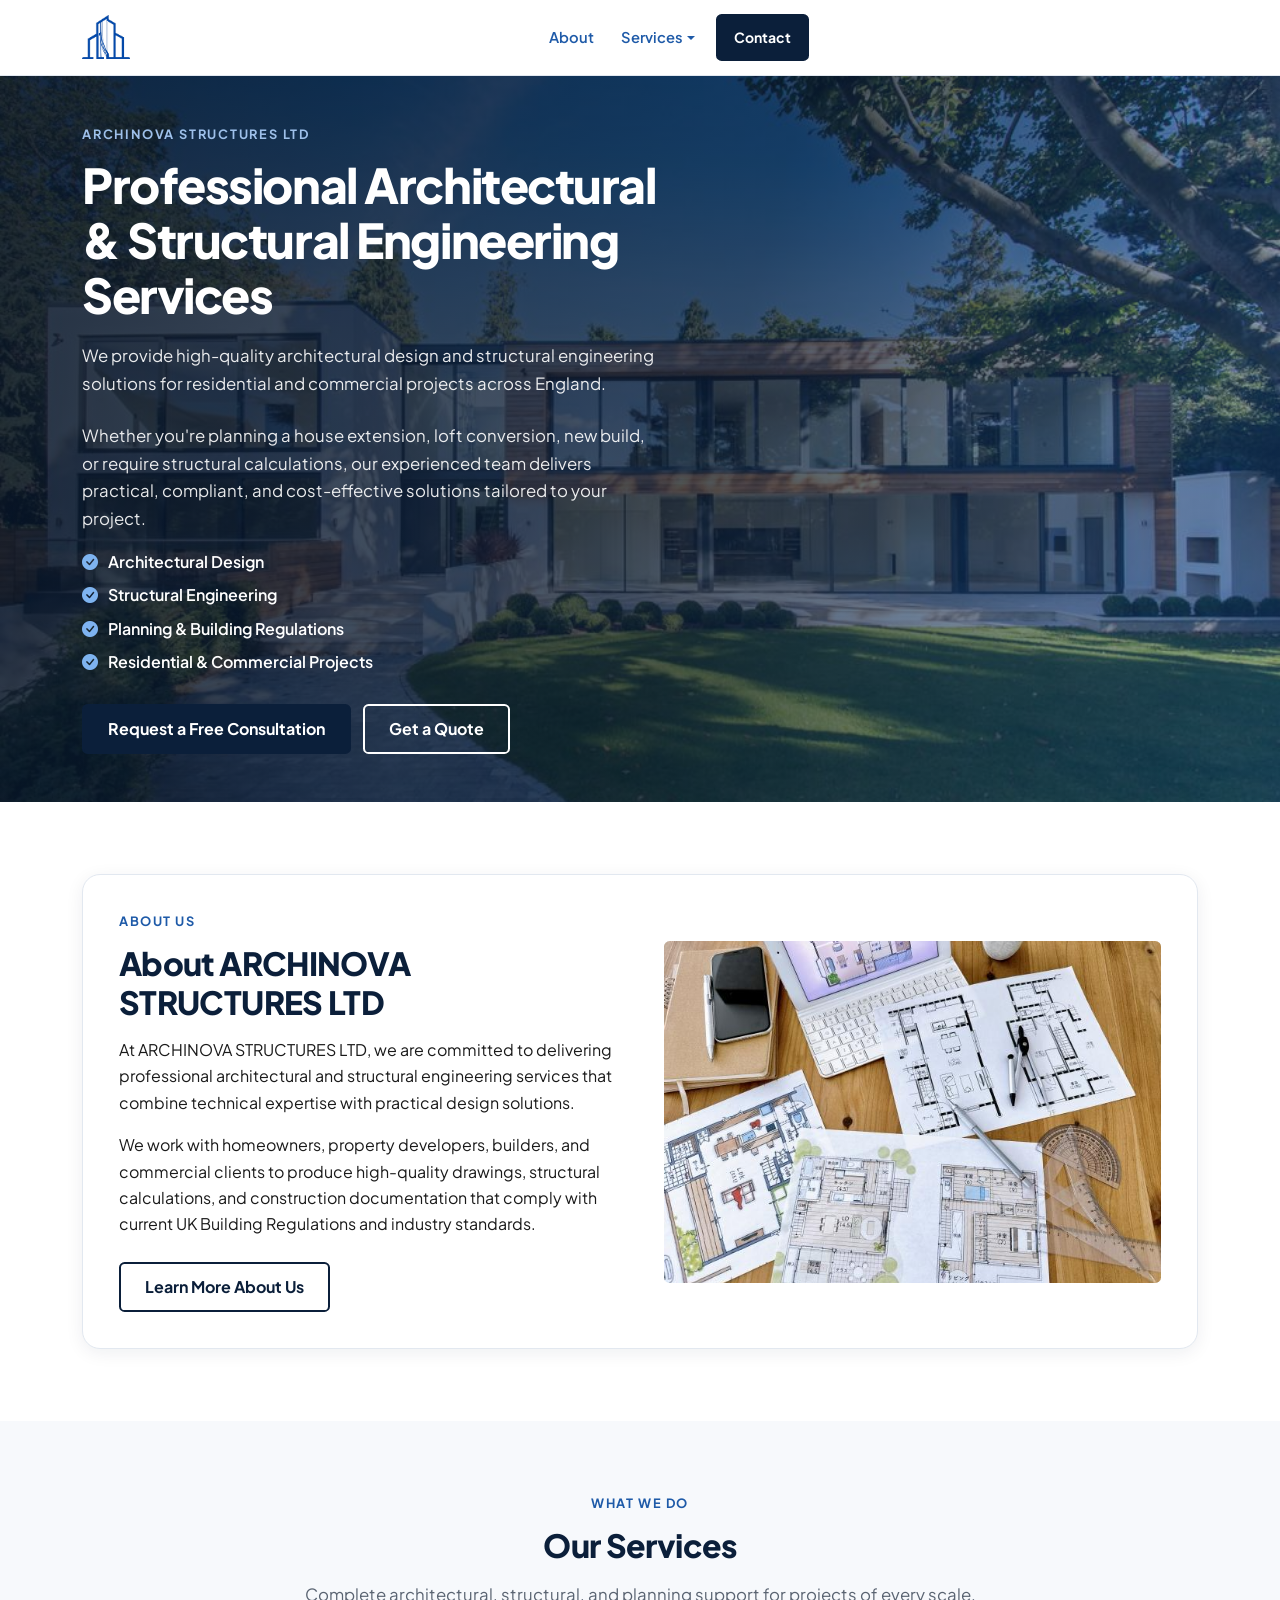
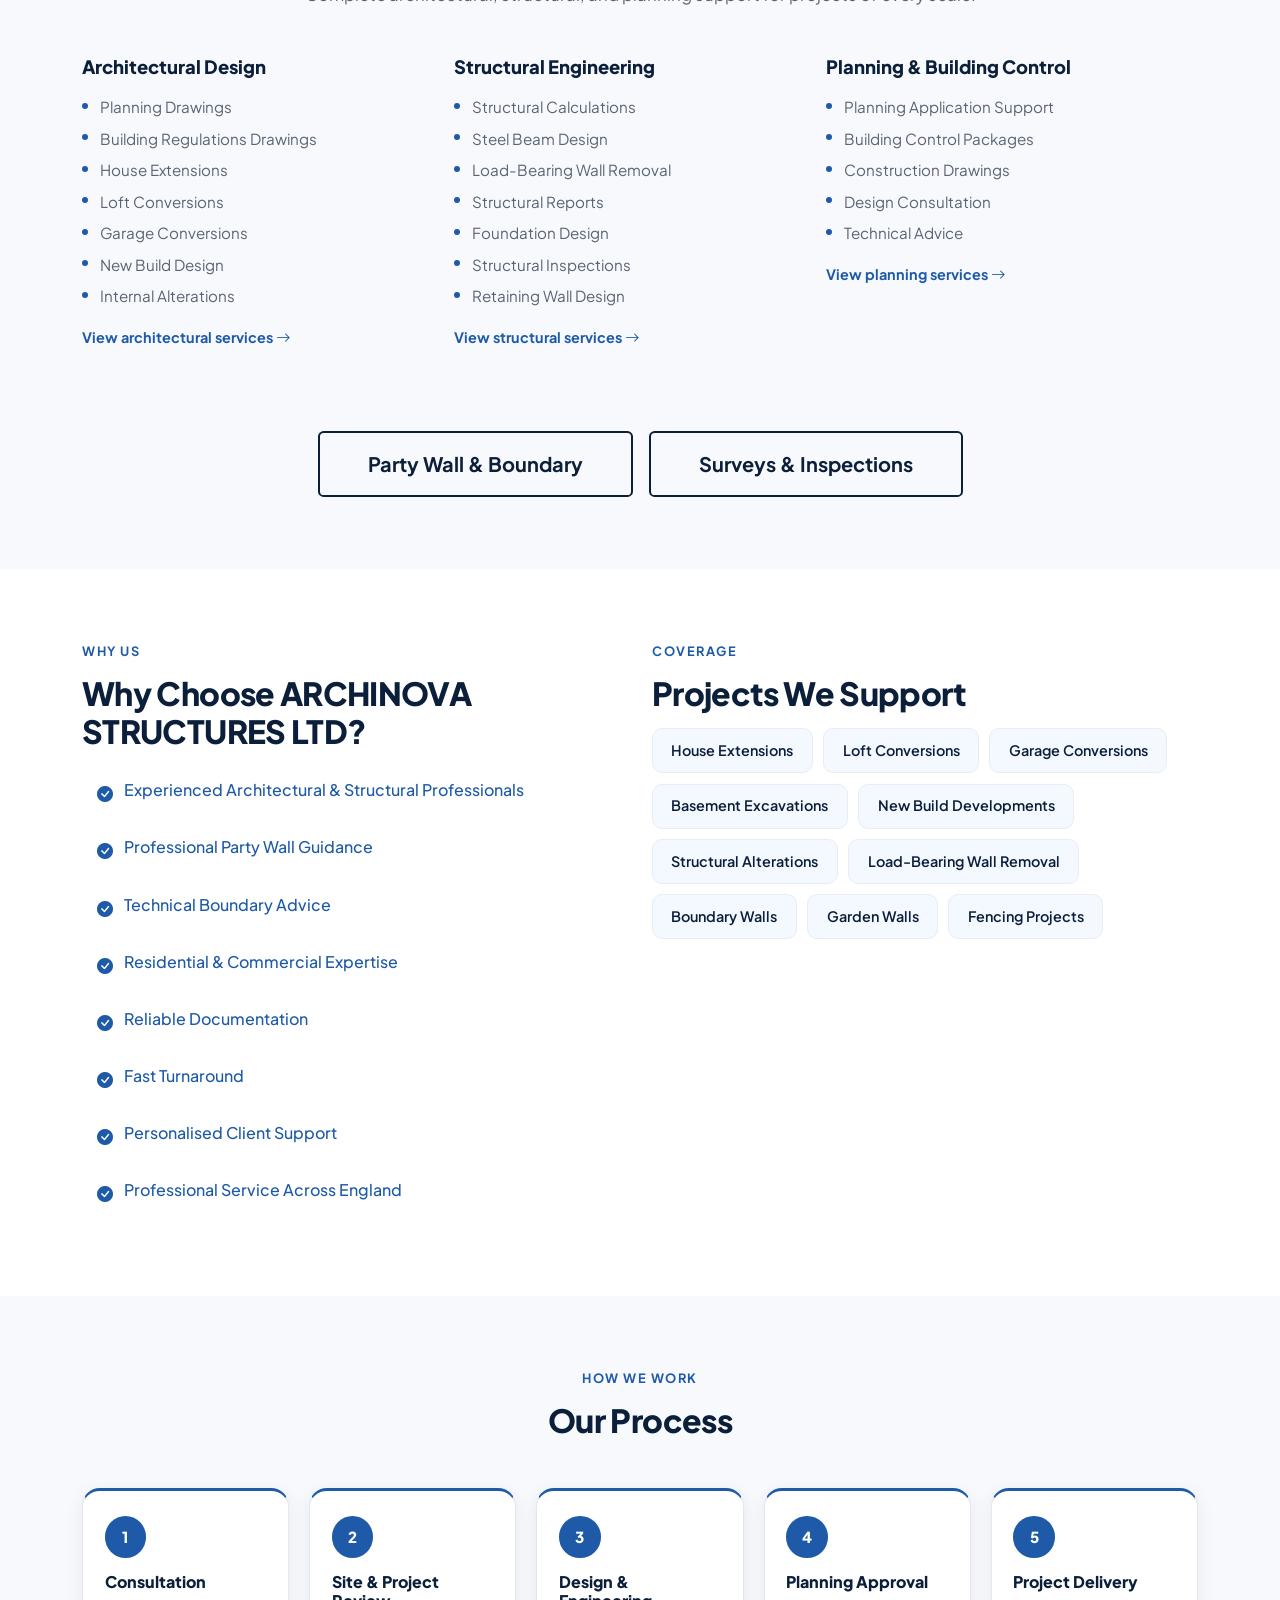
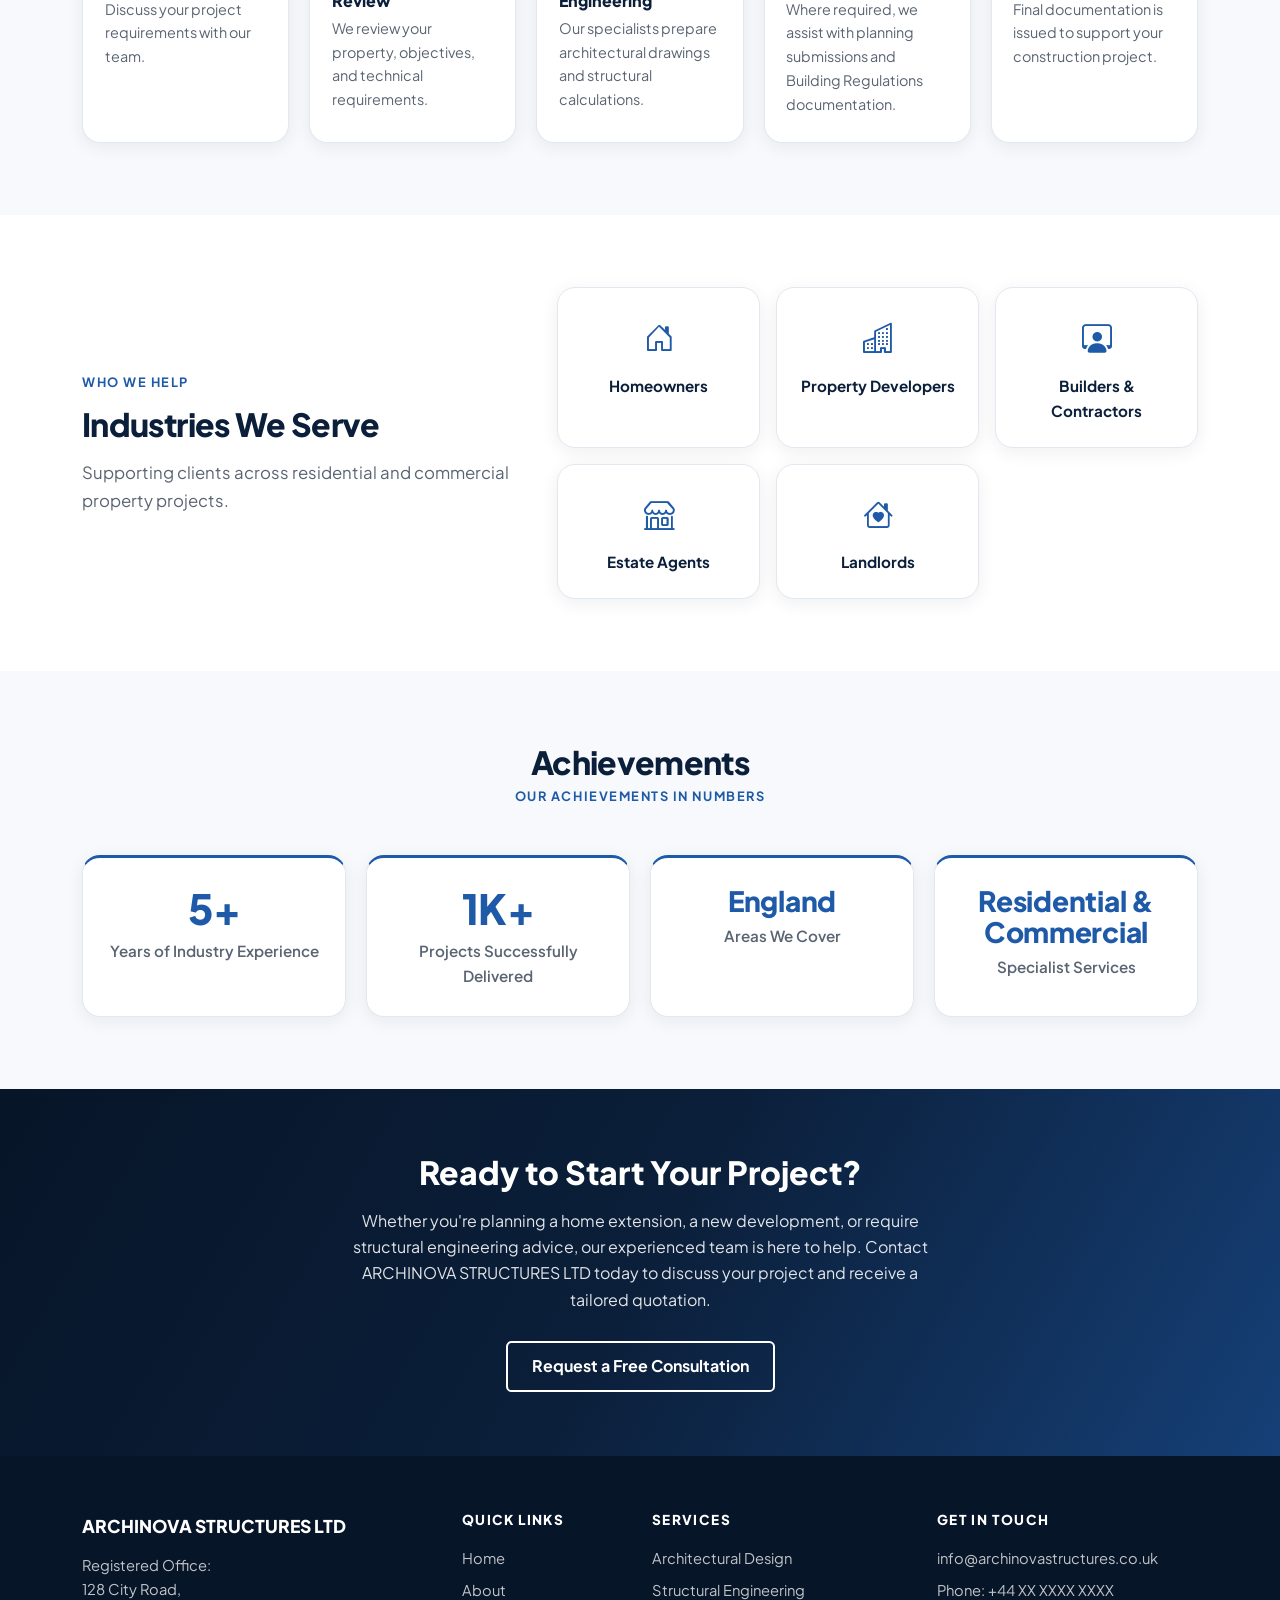
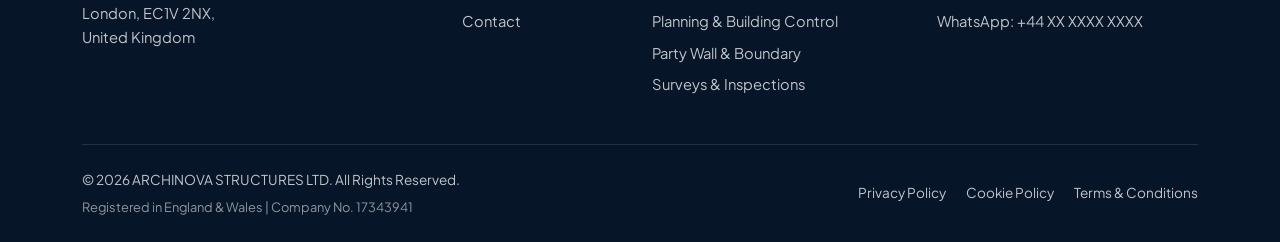
==== commit 3bdd2311: "Implement v2 revision brief across all 11 pages Applies every instruction in v2.md: rebuilt shared n" ====
--- a/index.html
+++ b/index.html
@@ -4,41 +4,38 @@
   <meta charset="UTF-8">
   <meta name="viewport" content="width=device-width, initial-scale=1.0">
   <title>ARCHINOVA STRUCTURES LTD | Architectural & Structural Engineering</title>
-  <meta name="description" content="Professional architectural design and structural engineering solutions for residential and commercial projects across England & Wales.">
+  <meta name="description" content="Professional architectural design and structural engineering solutions for residential and commercial projects across England.">
   <link rel="preconnect" href="https://fonts.googleapis.com">
   <link rel="preconnect" href="https://fonts.gstatic.com" crossorigin>
   <link href="https://fonts.googleapis.com/css2?family=Plus+Jakarta+Sans:wght@400;500;600;700;800&display=swap" rel="stylesheet">
   <link href="https://cdn.jsdelivr.net/npm/bootstrap@5.3.3/dist/css/bootstrap.min.css" rel="stylesheet">
   <link href="https://cdn.jsdelivr.net/npm/bootstrap-icons@1.11.3/font/bootstrap-icons.min.css" rel="stylesheet">
   <link href="css/styles.css" rel="stylesheet">
+  <link rel="icon" type="image/png" href="assets/images/logo/logo-blue-mark.png">
 </head>
 <body>
   <nav class="navbar navbar-expand-lg site-navbar sticky-top">
     <div class="container">
-      <a class="navbar-brand" href="index.html">
-        ARCHINOVA
-        <span>Structures Ltd</span>
+      <a class="navbar-brand" href="index.html" aria-label="ARCHINOVA STRUCTURES LTD — home">
+        <img src="assets/images/logo/logo-blue-mark.png" alt="ARCHINOVA STRUCTURES LTD">
       </a>
       <button class="navbar-toggler" type="button" data-bs-toggle="collapse" data-bs-target="#mainNav" aria-controls="mainNav" aria-expanded="false" aria-label="Toggle navigation">
         <span class="navbar-toggler-icon"></span>
       </button>
       <div class="collapse navbar-collapse" id="mainNav">
-        <ul class="navbar-nav ms-auto align-items-lg-center">
-          <li class="nav-item"><a class="nav-link" href="index.html" data-nav="home">Home</a></li>
+        <ul class="navbar-nav mx-auto align-items-lg-center">
           <li class="nav-item"><a class="nav-link" href="about.html" data-nav="about">About</a></li>
           <li class="nav-item dropdown">
             <a class="nav-link dropdown-toggle" href="#" data-nav="services" role="button" data-bs-toggle="dropdown" aria-expanded="false">Services</a>
-            <ul class="dropdown-menu dropdown-menu-end">
-              <li><a class="dropdown-item" href="services/architectural.html" data-nav="architectural.html">Architectural</a></li>
-              <li><a class="dropdown-item" href="services/structural.html" data-nav="structural.html">Structural</a></li>
+            <ul class="dropdown-menu">
+              <li><a class="dropdown-item" href="services/architectural.html" data-nav="architectural.html">Architectural Design</a></li>
+              <li><a class="dropdown-item" href="services/structural.html" data-nav="structural.html">Structural Engineering</a></li>
               <li><a class="dropdown-item" href="services/planning.html" data-nav="planning.html">Planning &amp; Building Control</a></li>
               <li><a class="dropdown-item" href="services/party-wall.html" data-nav="party-wall.html">Party Wall &amp; Boundary</a></li>
               <li><a class="dropdown-item" href="services/surveys.html" data-nav="surveys.html">Surveys &amp; Inspections</a></li>
             </ul>
           </li>
-          <li class="nav-item ms-lg-2">
-            <a class="btn btn-primary-brand btn-sm px-3" href="contact.html" data-nav="contact">Contact</a>
-          </li>
+          <li class="nav-item ms-lg-2"><a class="btn btn-primary-brand btn-sm px-3" href="contact.html" data-nav="contact">Contact</a></li>
         </ul>
       </div>
     </div>
@@ -48,13 +45,13 @@
     <div class="container py-5">
       <p class="hero-eyebrow">ARCHINOVA Structures Ltd</p>
       <h1>Professional Architectural &amp; Structural Engineering Services</h1>
-      <p class="hero-text">We provide high-quality architectural design and structural engineering solutions for residential and commercial projects across England &amp; Wales.</p>
+      <p class="hero-text">We provide high-quality architectural design and structural engineering solutions for residential and commercial projects across England.</p>
       <p class="hero-text mb-3">Whether you're planning a house extension, loft conversion, new build, or require structural calculations, our experienced team delivers practical, compliant, and cost-effective solutions tailored to your project.</p>
       <ul class="hero-checklist">
-        <li><i class="bi bi-check-circle-fill"></i> Architectural Design</li>
-        <li><i class="bi bi-check-circle-fill"></i> Structural Engineering</li>
-        <li><i class="bi bi-check-circle-fill"></i> Planning &amp; Building Regulations</li>
-        <li><i class="bi bi-check-circle-fill"></i> Residential &amp; Commercial Projects</li>
+        <li><a href="services/architectural.html"><i class="bi bi-check-circle-fill"></i> Architectural Design</a></li>
+        <li><a href="services/structural.html"><i class="bi bi-check-circle-fill"></i> Structural Engineering</a></li>
+        <li><a href="services/planning.html"><i class="bi bi-check-circle-fill"></i> Planning &amp; Building Regulations</a></li>
+        <li><a href="#our-services"><i class="bi bi-check-circle-fill"></i> Residential &amp; Commercial Projects</a></li>
       </ul>
       <div class="hero-ctas">
         <a href="contact.html" class="btn btn-primary-brand">Request a Free Consultation</a>
@@ -65,25 +62,26 @@
 
   <section class="section-pad">
     <div class="container">
-      <div class="row align-items-center g-4 g-lg-5">
-        <div class="col-lg-6">
-          <span class="section-eyebrow">About Us</span>
-          <h2 class="section-title">About ARCHINOVA STRUCTURES LTD</h2>
-          <p>At ARCHINOVA STRUCTURES LTD, we are committed to delivering professional architectural and structural engineering services that combine technical expertise with practical design solutions.</p>
-          <p>We work with homeowners, property developers, builders, and commercial clients to produce high-quality drawings, structural calculations, and construction documentation that comply with current UK Building Regulations and industry standards.</p>
-          <p class="mb-4">From the initial concept through to project completion, we aim to provide reliable advice, efficient project management, and outstanding customer service.</p>
-          <a href="about.html" class="btn btn-outline-navy">Learn More About Us</a>
-        </div>
-        <div class="col-lg-6">
-          <div class="service-block-media" style="aspect-ratio: 16/11;">
-            <img src="assets/images/architectural/hero-bg.jpg" alt="Architectural design project">
-          </div>
-        </div>
-      </div>
-    </div>
-  </section>
-
-  <section class="section-pad bg-off">
+      <div class="panel-box">
+        <div class="row align-items-center g-4 g-lg-5">
+          <div class="col-lg-6">
+            <span class="section-eyebrow">About Us</span>
+            <h2 class="section-title">About ARCHINOVA STRUCTURES LTD</h2>
+            <p>At ARCHINOVA STRUCTURES LTD, we are committed to delivering professional architectural and structural engineering services that combine technical expertise with practical design solutions.</p>
+            <p class="mb-4">We work with homeowners, property developers, builders, and commercial clients to produce high-quality drawings, structural calculations, and construction documentation that comply with current UK Building Regulations and industry standards.</p>
+            <a href="about.html" class="btn btn-outline-navy">Learn More About Us</a>
+          </div>
+          <div class="col-lg-6">
+            <div class="service-block-media" style="aspect-ratio: 16/11;">
+              <img src="assets/images/architectural/hero-bg.jpg" alt="Architectural design project">
+            </div>
+          </div>
+        </div>
+      </div>
+    </div>
+  </section>
+
+  <section class="section-pad bg-off" id="our-services">
     <div class="container">
       <div class="text-center mb-5">
         <span class="section-eyebrow">What We Do</span>
@@ -135,12 +133,12 @@
           </div>
         </div>
       </div>
-      <div class="row mt-4 pt-3 g-3 justify-content-center text-center">
-        <div class="col-auto">
-          <a href="services/party-wall.html" class="btn btn-outline-navy btn-sm">Party Wall &amp; Boundary</a>
-        </div>
-        <div class="col-auto">
-          <a href="services/surveys.html" class="btn btn-outline-navy btn-sm">Surveys &amp; Inspections</a>
+      <div class="row mt-5 pt-3 g-3 justify-content-center text-center">
+        <div class="col-12 col-md-auto">
+          <a href="services/party-wall.html" class="btn btn-outline-navy btn-lg px-5 py-3 w-100">Party Wall &amp; Boundary</a>
+        </div>
+        <div class="col-12 col-md-auto">
+          <a href="services/surveys.html" class="btn btn-outline-navy btn-lg px-5 py-3 w-100">Surveys &amp; Inspections</a>
         </div>
       </div>
     </div>
@@ -148,45 +146,36 @@
 
   <section class="section-pad">
     <div class="container">
-      <div class="text-center mb-5">
-        <span class="section-eyebrow">Why Us</span>
-        <h2 class="section-title">Why Choose ARCHINOVA STRUCTURES LTD?</h2>
-      </div>
       <div class="row g-4">
-        <div class="col-md-6 col-lg-4">
-          <div class="why-item">
-            <div class="why-icon"><i class="bi bi-award"></i></div>
-            <h3>Professional Expertise</h3>
-            <p>Our experienced design team delivers practical engineering and architectural solutions for projects of every size.</p>
-          </div>
-        </div>
-        <div class="col-md-6 col-lg-4">
-          <div class="why-item">
-            <div class="why-icon"><i class="bi bi-shield-check"></i></div>
-            <h3>Building Regulations Compliance</h3>
-            <p>Every project is prepared with careful consideration of current UK Building Regulations and relevant design standards.</p>
-          </div>
-        </div>
-        <div class="col-md-6 col-lg-4">
-          <div class="why-item">
-            <div class="why-icon"><i class="bi bi-chat-dots"></i></div>
-            <h3>Clear Communication</h3>
-            <p>We believe every client deserves transparent advice, prompt responses, and regular project updates from start to finish.</p>
-          </div>
-        </div>
-        <div class="col-md-6 col-lg-4">
-          <div class="why-item">
-            <div class="why-icon"><i class="bi bi-lightning-charge"></i></div>
-            <h3>Efficient Turnaround</h3>
-            <p>We understand the importance of meeting project deadlines and strive to deliver our services efficiently without compromising quality.</p>
-          </div>
-        </div>
-        <div class="col-md-6 col-lg-4">
-          <div class="why-item">
-            <div class="why-icon"><i class="bi bi-sliders"></i></div>
-            <h3>Tailored Solutions</h3>
-            <p>Every property is different. We provide design solutions that suit your individual requirements, budget, and objectives.</p>
-          </div>
+        <div class="col-lg-6">
+          <span class="section-eyebrow">Why Us</span>
+          <h2 class="section-title">Why Choose ARCHINOVA STRUCTURES LTD?</h2>
+          <ul class="why-list">
+            <li><i class="bi bi-check-circle-fill"></i> Experienced Architectural &amp; Structural Professionals</li>
+            <li><i class="bi bi-check-circle-fill"></i> Professional Party Wall Guidance</li>
+            <li><i class="bi bi-check-circle-fill"></i> Technical Boundary Advice</li>
+            <li><i class="bi bi-check-circle-fill"></i> Residential &amp; Commercial Expertise</li>
+            <li><i class="bi bi-check-circle-fill"></i> Reliable Documentation</li>
+            <li><i class="bi bi-check-circle-fill"></i> Fast Turnaround</li>
+            <li><i class="bi bi-check-circle-fill"></i> Personalised Client Support</li>
+            <li><i class="bi bi-check-circle-fill"></i> Professional Service Across England</li>
+          </ul>
+        </div>
+        <div class="col-lg-6">
+          <span class="section-eyebrow">Coverage</span>
+          <h2 class="section-title">Projects We Support</h2>
+          <ul class="chip-list">
+            <li>House Extensions</li>
+            <li>Loft Conversions</li>
+            <li>Garage Conversions</li>
+            <li>Basement Excavations</li>
+            <li>New Build Developments</li>
+            <li>Structural Alterations</li>
+            <li>Load-Bearing Wall Removal</li>
+            <li>Boundary Walls</li>
+            <li>Garden Walls</li>
+            <li>Fencing Projects</li>
+          </ul>
         </div>
       </div>
     </div>
@@ -198,29 +187,44 @@
         <span class="section-eyebrow">How We Work</span>
         <h2 class="section-title">Our Process</h2>
       </div>
-      <div class="process-steps">
-        <div class="process-step">
-          <span class="step-num">1</span>
-          <h3>Initial Consultation</h3>
+      <div class="process-grid process-grid--5">
+        <div class="process-box">
+          <span class="process-badge">
+            <span class="badge-num">1</span>
+            <span class="badge-logo"><img src="assets/images/logo/logo-white-mark.png" alt=""></span>
+          </span>
+          <h3>Consultation</h3>
           <p>Discuss your project requirements with our team.</p>
         </div>
-        <div class="process-step">
-          <span class="step-num">2</span>
-          <h3>Project Assessment</h3>
+        <div class="process-box">
+          <span class="process-badge">
+            <span class="badge-num">2</span>
+            <span class="badge-logo"><img src="assets/images/logo/logo-white-mark.png" alt=""></span>
+          </span>
+          <h3>Site &amp; Project Review</h3>
           <p>We review your property, objectives, and technical requirements.</p>
         </div>
-        <div class="process-step">
-          <span class="step-num">3</span>
+        <div class="process-box">
+          <span class="process-badge">
+            <span class="badge-num">3</span>
+            <span class="badge-logo"><img src="assets/images/logo/logo-white-mark.png" alt=""></span>
+          </span>
           <h3>Design &amp; Engineering</h3>
           <p>Our specialists prepare architectural drawings and structural calculations.</p>
         </div>
-        <div class="process-step">
-          <span class="step-num">4</span>
-          <h3>Planning &amp; Compliance</h3>
+        <div class="process-box">
+          <span class="process-badge">
+            <span class="badge-num">4</span>
+            <span class="badge-logo"><img src="assets/images/logo/logo-white-mark.png" alt=""></span>
+          </span>
+          <h3>Planning Approval</h3>
           <p>Where required, we assist with planning submissions and Building Regulations documentation.</p>
         </div>
-        <div class="process-step">
-          <span class="step-num">5</span>
+        <div class="process-box">
+          <span class="process-badge">
+            <span class="badge-num">5</span>
+            <span class="badge-logo"><img src="assets/images/logo/logo-white-mark.png" alt=""></span>
+          </span>
           <h3>Project Delivery</h3>
           <p>Final documentation is issued to support your construction project.</p>
         </div>
@@ -237,25 +241,41 @@
           <p class="section-lead mb-0">Supporting clients across residential and commercial property projects.</p>
         </div>
         <div class="col-lg-7">
-          <ul class="industry-list">
-            <li>Homeowners</li>
-            <li>Property Developers</li>
-            <li>Builders &amp; Contractors</li>
-            <li>Commercial Property Owners</li>
-            <li>Landlords</li>
-            <li>Investors</li>
-          </ul>
-        </div>
-      </div>
-    </div>
-  </section>
-
-  <section class="section-pad-sm bg-off">
-    <div class="container">
-      <div class="reviews-placeholder">
-        <div class="stars" aria-hidden="true">★★★★★</div>
-        <h3 class="h5 text-navy fw-bold mb-2">Google Reviews</h3>
-        <p class="mb-0 text-muted">Client reviews coming soon. We look forward to sharing genuine feedback from homeowners, developers, and contractors.</p>
+          <ul class="industry-grid">
+            <li class="industry-card"><i class="bi bi-house-door"></i> Homeowners</li>
+            <li class="industry-card"><i class="bi bi-buildings"></i> Property Developers</li>
+            <li class="industry-card"><i class="bi bi-person-workspace"></i> Builders &amp; Contractors</li>
+            <li class="industry-card"><i class="bi bi-shop"></i> Estate Agents</li>
+            <li class="industry-card"><i class="bi bi-house-heart"></i> Landlords</li>
+          </ul>
+        </div>
+      </div>
+    </div>
+  </section>
+
+  <section class="section-pad bg-off">
+    <div class="container">
+      <div class="text-center mb-5">
+        <h2 class="section-title mb-1">Achievements</h2>
+        <span class="section-eyebrow">Our Achievements in Numbers</span>
+      </div>
+      <div class="achievement-grid">
+        <div class="achievement-card">
+          <span class="achievement-figure">5+</span>
+          <span class="achievement-label">Years of Industry Experience</span>
+        </div>
+        <div class="achievement-card">
+          <span class="achievement-figure">1K+</span>
+          <span class="achievement-label">Projects Successfully Delivered</span>
+        </div>
+        <div class="achievement-card">
+          <span class="achievement-figure achievement-figure--text">England</span>
+          <span class="achievement-label">Areas We Cover</span>
+        </div>
+        <div class="achievement-card">
+          <span class="achievement-figure achievement-figure--text">Residential &amp; Commercial</span>
+          <span class="achievement-label">Specialist Services</span>
+        </div>
       </div>
     </div>
   </section>
@@ -273,7 +293,6 @@
       <div class="row g-4">
         <div class="col-md-4">
           <div class="footer-brand">ARCHINOVA STRUCTURES LTD</div>
-          <p>Registered in England &amp; Wales<br>Company Registration No. 17343941</p>
           <p class="mb-0">Registered Office:<br>128 City Road,<br>London, EC1V 2NX,<br>United Kingdom</p>
         </div>
         <div class="col-6 col-md-2">
@@ -287,27 +306,29 @@
         <div class="col-6 col-md-3">
           <h4>Services</h4>
           <ul>
-            <li><a href="services/architectural.html">Architectural</a></li>
-            <li><a href="services/structural.html">Structural</a></li>
+            <li><a href="services/architectural.html">Architectural Design</a></li>
+            <li><a href="services/structural.html">Structural Engineering</a></li>
             <li><a href="services/planning.html">Planning &amp; Building Control</a></li>
             <li><a href="services/party-wall.html">Party Wall &amp; Boundary</a></li>
             <li><a href="services/surveys.html">Surveys &amp; Inspections</a></li>
           </ul>
         </div>
         <div class="col-md-3">
-          <h4>Contact</h4>
+          <h4>Get In Touch</h4>
           <ul>
             <li><a href="mailto:info@archinovastructures.co.uk">info@archinovastructures.co.uk</a></li>
-            <li>Phone: +44 XX XXXX XXXX</li>
-            <li>WhatsApp: +44 XX XXXX XXXX</li>
+            <li>Phone: <a href="tel:+44XXXXXXXXXX">+44 XX XXXX XXXX</a></li>
+            <li>WhatsApp: <a href="https://wa.me/44XXXXXXXXXX" target="_blank" rel="noopener">+44 XX XXXX XXXX</a></li>
           </ul>
         </div>
       </div>
       <div class="footer-bottom">
-        <span>&copy; ARCHINOVA STRUCTURES LTD. All Rights Reserved.</span>
+        <span>&copy; 2026 ARCHINOVA STRUCTURES LTD. All Rights Reserved.
+          <span class="footer-legalese">Registered in England &amp; Wales | Company No. 17343941</span>
+        </span>
         <div class="footer-legal">
           <a href="privacy.html">Privacy Policy</a>
-          <a href="privacy.html#cookies">Cookie Policy</a>
+          <a href="cookies.html">Cookie Policy</a>
           <a href="terms.html">Terms &amp; Conditions</a>
         </div>
       </div>
--- a/css/styles.css
+++ b/css/styles.css
@@ -13,6 +13,16 @@
   --placeholder-bg: #e8eef6;
   --font: "Plus Jakarta Sans", system-ui, sans-serif;
   --transition: 0.25s ease;
+
+  /* V2 tokens */
+  --royal-bright: #0057d9;
+  --blue-050: #eef5ff;
+  --blue-025: #f4f8ff;
+  --border-cool: #e8edf4;
+  --radius-box: 18px;
+  --shadow-soft: 0 4px 18px rgba(11, 31, 58, 0.07);
+  --shadow-lift: 0 16px 38px rgba(11, 31, 58, 0.14);
+  --shadow-card: 0 20px 60px rgba(0, 0, 0, 0.08);
 }
 
 *,
@@ -863,3 +873,1089 @@
     padding: 1.35rem;
   }
 }
+
+/* ==========================================================================
+   V2 COMPONENTS
+   ========================================================================== */
+
+/* ——— Navbar: logo mark, centred links ——— */
+.site-navbar .navbar-brand img {
+  height: 44px;
+  width: auto;
+}
+
+.site-navbar .navbar-nav .nav-link {
+  color: var(--royal) !important;
+}
+
+.site-navbar .navbar-nav .nav-link:hover,
+.site-navbar .navbar-nav .nav-link.active {
+  color: var(--navy) !important;
+}
+
+/* ——— Generic panel box ——— */
+.panel-box {
+  background: var(--white);
+  border: 1px solid var(--border);
+  border-radius: var(--radius-box);
+  box-shadow: var(--shadow-soft);
+  padding: 2.25rem;
+}
+
+/* ——— Hero: service items as links that grow on hover ——— */
+.hero-checklist li a {
+  display: inline-flex;
+  align-items: center;
+  gap: 0.6rem;
+  color: var(--white);
+  font-weight: 600;
+  transform-origin: left center;
+  transition: transform var(--transition), color var(--transition);
+}
+
+.hero-checklist li a:hover,
+.hero-checklist li a:focus-visible {
+  transform: scale(1.08);
+  color: #9ec0ea;
+}
+
+/* Architectural hero: lighter overlay so the photo reads through */
+.page-hero--showcase::before {
+  background: linear-gradient(
+    105deg,
+    rgba(7, 21, 40, 0.66) 0%,
+    rgba(11, 31, 58, 0.42) 55%,
+    rgba(30, 90, 168, 0.24) 100%
+  );
+}
+
+/* ——— Scrolling headline banner ——— */
+.ticker-band {
+  background: var(--royal);
+  color: var(--white);
+  padding: 0.95rem 0;
+  overflow: hidden;
+}
+
+.ticker-viewport {
+  display: flex;
+  overflow: hidden;
+  user-select: none;
+}
+
+.ticker-track {
+  display: flex;
+  flex: 0 0 auto;
+  align-items: center;
+  min-width: 100%;
+  animation: ticker-scroll 42s linear infinite;
+}
+
+.ticker-track span {
+  white-space: nowrap;
+  padding-right: 4rem;
+  font-weight: 600;
+  font-size: 1rem;
+}
+
+.ticker-band:hover .ticker-track,
+.ticker-band:focus-within .ticker-track {
+  animation-play-state: paused;
+}
+
+@keyframes ticker-scroll {
+  to {
+    transform: translateX(-100%);
+  }
+}
+
+@media (prefers-reduced-motion: reduce) {
+  .ticker-track {
+    animation: none;
+  }
+
+  .ticker-viewport {
+    overflow-x: auto;
+  }
+}
+
+/* ——— Why Us: boxed reason that inverts to blue on hover ——— */
+.why-box {
+  height: 100%;
+  background: var(--white);
+  border: 1px solid var(--border);
+  border-radius: var(--radius-box);
+  box-shadow: var(--shadow-soft);
+  padding: 1.75rem;
+  transition: background var(--transition), border-color var(--transition),
+    transform var(--transition), box-shadow var(--transition);
+}
+
+.why-box:hover {
+  background: var(--royal);
+  border-color: var(--royal);
+  transform: translateY(-5px);
+  box-shadow: var(--shadow-lift);
+}
+
+.why-box .why-icon {
+  transition: background var(--transition), color var(--transition);
+}
+
+.why-box:hover .why-icon {
+  background: rgba(255, 255, 255, 0.2);
+  color: var(--white);
+}
+
+.why-box:hover h3,
+.why-box:hover p {
+  color: var(--white);
+}
+
+/* ——— Why Us list rows (Home) ——— */
+.why-list {
+  list-style: none;
+  padding: 0;
+  margin: 0;
+}
+
+.why-list li {
+  display: flex;
+  align-items: flex-start;
+  gap: 0.7rem;
+  padding: 0.6rem 0.85rem;
+  margin-bottom: 0.35rem;
+  border: 1px solid transparent;
+  border-radius: 10px;
+  color: var(--royal);
+  font-weight: 500;
+  transition: background var(--transition), border-color var(--transition),
+    box-shadow var(--transition), transform var(--transition);
+}
+
+.why-list li i {
+  color: var(--royal);
+  margin-top: 0.25rem;
+}
+
+.why-list li:hover {
+  background: var(--blue-025);
+  border-color: var(--border-cool);
+  box-shadow: 0 6px 16px rgba(11, 31, 58, 0.08);
+  transform: translateY(-2px);
+}
+
+/* ——— Projects We Support chips ——— */
+.chip-list {
+  display: flex;
+  flex-wrap: wrap;
+  gap: 0.65rem;
+  list-style: none;
+  padding: 0;
+  margin: 0;
+}
+
+.chip-list li {
+  background: var(--blue-025);
+  border: 1px solid var(--border-cool);
+  color: var(--navy);
+  font-weight: 600;
+  font-size: 0.9rem;
+  padding: 0.6rem 1.15rem;
+  border-radius: 10px;
+  transition: background var(--transition), box-shadow var(--transition),
+    transform var(--transition), border-color var(--transition);
+}
+
+.chip-list li:hover {
+  background: #dbe7f8;
+  border-color: #c3d6ef;
+  box-shadow: 0 8px 18px rgba(11, 31, 58, 0.12);
+  transform: translateY(-3px);
+}
+
+/* ——— Process: boxed stage with logo-swap circle ——— */
+.process-grid {
+  display: grid;
+  gap: 1.25rem;
+  grid-template-columns: 1fr;
+}
+
+@media (min-width: 576px) {
+  .process-grid {
+    grid-template-columns: repeat(2, 1fr);
+  }
+}
+
+@media (min-width: 992px) {
+  .process-grid--5 {
+    grid-template-columns: repeat(5, 1fr);
+  }
+
+  .process-grid--4 {
+    grid-template-columns: repeat(4, 1fr);
+  }
+}
+
+.process-box {
+  position: relative;
+  height: 100%;
+  isolation: isolate;
+  overflow: hidden;
+  background: var(--white);
+  border: 1px solid var(--border);
+  border-top: 3px solid var(--royal);
+  border-radius: var(--radius-box);
+  box-shadow: var(--shadow-soft);
+  padding: 1.6rem 1.35rem;
+  transition: transform var(--transition), box-shadow var(--transition);
+}
+
+.process-box:hover {
+  transform: translateY(-6px);
+  box-shadow: var(--shadow-lift);
+}
+
+.process-badge {
+  position: relative;
+  display: inline-flex;
+  align-items: center;
+  justify-content: center;
+  width: 2.6rem;
+  height: 2.6rem;
+  border-radius: 50%;
+  background: var(--royal);
+  color: var(--white);
+  font-weight: 800;
+  font-size: 0.95rem;
+  margin-bottom: 0.9rem;
+}
+
+.process-badge .badge-num,
+.process-badge .badge-logo {
+  transition: opacity var(--transition);
+}
+
+.process-badge .badge-logo {
+  position: absolute;
+  inset: 0;
+  display: flex;
+  align-items: center;
+  justify-content: center;
+  opacity: 0;
+}
+
+.process-badge .badge-logo img {
+  width: 62%;
+  height: auto;
+}
+
+.process-box:hover .process-badge .badge-num {
+  opacity: 0;
+}
+
+.process-box:hover .process-badge .badge-logo {
+  opacity: 1;
+}
+
+.process-box h3 {
+  font-size: 1rem;
+  font-weight: 800;
+  color: var(--navy);
+  margin-bottom: 0.4rem;
+  transition: color var(--transition), font-size var(--transition);
+}
+
+.process-box p {
+  font-size: 0.9rem;
+  color: var(--text-muted);
+  margin: 0;
+  transition: color var(--transition), font-size var(--transition);
+}
+
+/* Blue-text variant (Party Wall / Surveys / Planning) */
+.process-box--blue h3 {
+  color: var(--royal);
+}
+
+.process-box--blue p {
+  color: var(--royal-light);
+}
+
+/* Reveals a background photo on hover and scales up in place */
+.process-box--media::before {
+  content: "";
+  position: absolute;
+  inset: 0;
+  z-index: -2;
+  background-image: var(--step-bg);
+  background-size: cover;
+  background-position: center;
+  opacity: 0;
+  transition: opacity 0.35s ease;
+}
+
+.process-box--media::after {
+  content: "";
+  position: absolute;
+  inset: 0;
+  z-index: -1;
+  background: linear-gradient(
+    160deg,
+    rgba(7, 21, 40, 0.86) 0%,
+    rgba(11, 31, 58, 0.74) 100%
+  );
+  opacity: 0;
+  transition: opacity 0.35s ease;
+}
+
+.process-box--media:hover {
+  z-index: 3;
+  transform: translateY(-6px) scale(1.07);
+}
+
+.process-box--media:hover::before,
+.process-box--media:hover::after {
+  opacity: 1;
+}
+
+.process-box--media:hover h3 {
+  color: var(--white);
+  font-size: 1.1rem;
+}
+
+.process-box--media:hover p {
+  color: rgba(255, 255, 255, 0.92);
+  font-size: 0.95rem;
+}
+
+.process-box--media:hover .process-badge {
+  background: var(--royal);
+}
+
+@media (prefers-reduced-motion: reduce) {
+  .process-box,
+  .process-box--media:hover {
+    transform: none;
+  }
+}
+
+/* ——— Industries We Serve cards ——— */
+.industry-grid {
+  display: grid;
+  gap: 1rem;
+  grid-template-columns: repeat(auto-fit, minmax(170px, 1fr));
+  list-style: none;
+  padding: 0;
+  margin: 0;
+}
+
+.industry-card {
+  display: flex;
+  flex-direction: column;
+  align-items: center;
+  gap: 0.65rem;
+  text-align: center;
+  background: var(--white);
+  border: 1px solid var(--border);
+  border-radius: var(--radius-box);
+  box-shadow: var(--shadow-soft);
+  padding: 1.5rem 1rem;
+  color: var(--navy);
+  font-weight: 700;
+  font-size: 0.95rem;
+  transition: background var(--transition), border-color var(--transition),
+    transform var(--transition), box-shadow var(--transition);
+}
+
+.industry-card i {
+  font-size: 1.9rem;
+  color: var(--royal);
+  transition: transform var(--transition);
+}
+
+.industry-card:hover {
+  border-color: var(--navy);
+  background: var(--blue-025);
+  transform: translateY(-5px);
+  box-shadow: var(--shadow-lift);
+}
+
+.industry-card:hover i {
+  transform: scale(1.18);
+}
+
+/* ——— Achievements ——— */
+.achievement-grid {
+  display: grid;
+  gap: 1.25rem;
+  grid-template-columns: repeat(auto-fit, minmax(200px, 1fr));
+}
+
+.achievement-card {
+  background: var(--white);
+  border: 1px solid var(--border);
+  border-top: 3px solid var(--royal);
+  border-radius: var(--radius-box);
+  box-shadow: var(--shadow-soft);
+  padding: 1.75rem 1.25rem;
+  text-align: center;
+  transition: transform var(--transition), box-shadow var(--transition);
+}
+
+.achievement-card:hover {
+  transform: translateY(-5px);
+  box-shadow: var(--shadow-lift);
+}
+
+.achievement-card .achievement-figure {
+  display: block;
+  font-size: clamp(1.9rem, 4vw, 2.6rem);
+  font-weight: 800;
+  line-height: 1.1;
+  color: var(--royal);
+  letter-spacing: -0.02em;
+  overflow-wrap: anywhere;
+}
+
+/* Word-based stats need a smaller size than the numeric ones to fit the card. */
+.achievement-card .achievement-figure--text {
+  font-size: clamp(1.25rem, 2.4vw, 1.75rem);
+  letter-spacing: -0.01em;
+}
+
+.achievement-card .achievement-label {
+  display: block;
+  margin-top: 0.4rem;
+  font-weight: 600;
+  color: var(--text-muted);
+  font-size: 0.95rem;
+}
+
+/* ——— Our Mission panel (About) ——— */
+.mission-panel {
+  position: relative;
+  isolation: isolate;
+  overflow: hidden;
+  border-radius: var(--radius-box);
+  background-size: cover;
+  background-position: center;
+  box-shadow: var(--shadow-lift);
+  padding: 3.25rem 2.5rem;
+  color: var(--white);
+}
+
+.mission-panel::before {
+  content: "";
+  position: absolute;
+  inset: 0;
+  z-index: -1;
+  background: linear-gradient(
+    115deg,
+    rgba(7, 21, 40, 0.88) 0%,
+    rgba(11, 31, 58, 0.76) 55%,
+    rgba(30, 90, 168, 0.55) 100%
+  );
+}
+
+.mission-panel .section-eyebrow {
+  color: #9ec0ea;
+}
+
+.mission-panel h2,
+.mission-panel p {
+  color: var(--white);
+}
+
+.mission-panel p {
+  max-width: 46rem;
+  margin-bottom: 0;
+}
+
+/* ——— Our Expertise panel (About) ——— */
+.expertise-panel {
+  position: relative;
+  isolation: isolate;
+  overflow: hidden;
+  border-radius: var(--radius-box);
+  box-shadow: var(--shadow-lift);
+  background: var(--white);
+}
+
+.expertise-panel-head {
+  position: relative;
+  isolation: isolate;
+  background-size: cover;
+  background-position: center;
+  padding: 3rem 2.5rem;
+  color: var(--white);
+}
+
+.expertise-panel-head::before {
+  content: "";
+  position: absolute;
+  inset: 0;
+  z-index: -1;
+  background: linear-gradient(
+    100deg,
+    rgba(7, 21, 40, 0.82) 0%,
+    rgba(11, 31, 58, 0.55) 60%,
+    rgba(30, 90, 168, 0.3) 100%
+  );
+}
+
+.expertise-panel-head .section-eyebrow {
+  color: #9ec0ea;
+}
+
+.expertise-panel-head h3 {
+  font-weight: 800;
+  font-size: clamp(1.3rem, 2.6vw, 1.9rem);
+  letter-spacing: -0.02em;
+  color: #cfe1f8;
+  margin: 0;
+  max-width: 28ch;
+}
+
+.expertise-grid {
+  display: grid;
+  gap: 1px;
+  grid-template-columns: repeat(auto-fit, minmax(150px, 1fr));
+  background: var(--border);
+}
+
+.expertise-tile {
+  background: var(--white);
+  padding: 1.6rem 1.1rem;
+  text-align: center;
+  transition: transform var(--transition), box-shadow var(--transition),
+    background var(--transition);
+}
+
+.expertise-tile img {
+  height: 56px;
+  width: auto;
+  margin: 0 auto 0.85rem;
+  transition: transform var(--transition);
+}
+
+.expertise-tile h4 {
+  font-size: 0.85rem;
+  font-weight: 800;
+  text-transform: uppercase;
+  letter-spacing: 0.04em;
+  color: var(--navy);
+  margin-bottom: 0.45rem;
+}
+
+.expertise-tile p {
+  font-size: 0.85rem;
+  color: var(--text-muted);
+  margin: 0;
+}
+
+.expertise-tile:hover {
+  position: relative;
+  z-index: 2;
+  background: var(--blue-025);
+  transform: scale(1.07);
+  box-shadow: var(--shadow-lift);
+}
+
+.expertise-tile:hover img {
+  transform: scale(1.1);
+}
+
+/* ——— About: zig-zag process timeline ——— */
+.process-timeline {
+  position: relative;
+  display: grid;
+  gap: 1.5rem;
+}
+
+.timeline-row {
+  display: grid;
+  grid-template-columns: 1fr;
+  gap: 1rem;
+  align-items: center;
+}
+
+@media (min-width: 768px) {
+  .process-timeline::before {
+    content: "";
+    position: absolute;
+    top: 0;
+    bottom: 0;
+    left: 50%;
+    width: 2px;
+    background: var(--border);
+    transform: translateX(-50%);
+  }
+
+  .timeline-row {
+    grid-template-columns: 1fr auto 1fr;
+    gap: 1.75rem;
+  }
+}
+
+.timeline-marker {
+  display: none;
+  width: 2.9rem;
+  height: 2.9rem;
+  align-items: center;
+  justify-content: center;
+  border-radius: 50%;
+  background: var(--royal);
+  color: var(--white);
+  font-weight: 800;
+  box-shadow: 0 0 0 6px var(--white);
+}
+
+@media (min-width: 768px) {
+  .timeline-marker {
+    display: flex;
+  }
+}
+
+.timeline-card {
+  background: var(--white);
+  border: 1px solid var(--border);
+  border-radius: var(--radius-box);
+  box-shadow: var(--shadow-soft);
+  padding: 1.5rem;
+  transition: transform var(--transition), box-shadow var(--transition);
+}
+
+.timeline-card:hover {
+  transform: translateY(-4px);
+  box-shadow: var(--shadow-lift);
+}
+
+.timeline-card h3 {
+  font-size: 1.05rem;
+  font-weight: 800;
+  color: var(--navy);
+  margin-bottom: 0.45rem;
+}
+
+.timeline-card p {
+  font-size: 0.92rem;
+  color: var(--text-muted);
+  margin: 0;
+}
+
+.timeline-media {
+  overflow: hidden;
+  border-radius: var(--radius-box);
+  box-shadow: var(--shadow-soft);
+  aspect-ratio: 16 / 9;
+}
+
+.timeline-media img {
+  width: 100%;
+  height: 100%;
+  object-fit: cover;
+}
+
+/* ——— Benefits panel ——— */
+.benefits-panel {
+  position: relative;
+  isolation: isolate;
+  overflow: hidden;
+  border-radius: var(--radius-box);
+  background-size: cover;
+  background-position: center;
+  box-shadow: var(--shadow-lift);
+  padding: 3rem 2.5rem;
+}
+
+.benefits-panel::before {
+  content: "";
+  position: absolute;
+  inset: 0;
+  z-index: -1;
+}
+
+.benefits-panel--light::before {
+  background: rgba(255, 255, 255, 0.88);
+}
+
+.benefits-panel--light h2 {
+  color: var(--royal);
+}
+
+.benefits-panel--light p {
+  color: var(--text);
+}
+
+.benefits-panel--dark::before {
+  background: linear-gradient(
+    115deg,
+    rgba(7, 21, 40, 0.9) 0%,
+    rgba(11, 31, 58, 0.78) 60%,
+    rgba(30, 90, 168, 0.55) 100%
+  );
+}
+
+.benefits-panel--dark h2 {
+  color: var(--white);
+}
+
+.benefits-panel--dark p {
+  color: rgba(255, 255, 255, 0.9);
+}
+
+.benefits-panel h2 {
+  font-weight: 800;
+  letter-spacing: -0.02em;
+  margin-bottom: 1rem;
+}
+
+.benefit-list {
+  list-style: none;
+  padding: 0;
+  margin: 0;
+  display: grid;
+  gap: 0.7rem;
+}
+
+.benefit-list li {
+  display: flex;
+  align-items: center;
+  gap: 0.75rem;
+  padding: 0.7rem 1rem;
+  border-radius: 12px;
+  font-weight: 600;
+  transition: background var(--transition), transform var(--transition),
+    box-shadow var(--transition);
+}
+
+.benefit-list .benefit-tick {
+  flex-shrink: 0;
+  display: inline-flex;
+  align-items: center;
+  justify-content: center;
+  width: 1.6rem;
+  height: 1.6rem;
+  border-radius: 50%;
+  font-size: 0.8rem;
+}
+
+.benefit-list .benefit-icon {
+  flex-shrink: 0;
+  font-size: 1.15rem;
+}
+
+.benefits-panel--light .benefit-list li {
+  background: rgba(30, 90, 168, 0.06);
+  color: var(--navy);
+}
+
+.benefits-panel--light .benefit-list li:hover {
+  background: rgba(30, 90, 168, 0.13);
+  transform: translateX(4px);
+  box-shadow: 0 6px 16px rgba(11, 31, 58, 0.1);
+}
+
+.benefits-panel--light .benefit-tick {
+  background: var(--royal);
+  color: var(--white);
+}
+
+.benefits-panel--light .benefit-icon {
+  color: var(--royal);
+}
+
+.benefits-panel--dark .benefit-list li {
+  background: rgba(255, 255, 255, 0.1);
+  color: var(--white);
+}
+
+.benefits-panel--dark .benefit-list li:hover {
+  background: rgba(255, 255, 255, 0.18);
+  transform: translateX(4px);
+  box-shadow: 0 6px 16px rgba(0, 0, 0, 0.18);
+}
+
+.benefits-panel--dark .benefit-tick {
+  background: var(--white);
+  color: var(--royal);
+}
+
+.benefits-panel--dark .benefit-icon {
+  color: #9ec0ea;
+}
+
+/* ——— Party Wall service items ——— */
+.service-item {
+  height: 100%;
+  background: #f0f4f8;
+  border: 1px solid var(--border-cool);
+  border-radius: var(--radius-box);
+  box-shadow: 0 2px 10px rgba(11, 31, 58, 0.06);
+  padding: 1.6rem 1.4rem;
+  transition: background var(--transition), box-shadow var(--transition),
+    transform var(--transition);
+}
+
+.service-item:hover {
+  background: #e0e7ef;
+  box-shadow: 0 12px 28px rgba(11, 31, 58, 0.14);
+  transform: translateY(-2px);
+}
+
+/* ——— Icon service cards: icon swaps to the logo mark on hover ——— */
+.icon-service--card {
+  background: var(--white);
+  border: 1px solid var(--border);
+  border-radius: var(--radius-box);
+  box-shadow: var(--shadow-soft);
+  padding: 1.75rem 1.5rem;
+  transition: transform var(--transition), box-shadow var(--transition),
+    border-color var(--transition);
+}
+
+.icon-service--card:hover {
+  transform: translateY(-5px);
+  border-color: var(--royal);
+  box-shadow: var(--shadow-lift);
+}
+
+.icon-service--card h3 {
+  color: var(--royal);
+}
+
+.icon-service .icon-wrap {
+  position: relative;
+  transition: background var(--transition);
+}
+
+.icon-service .icon-wrap .icon-logo {
+  position: absolute;
+  inset: 0;
+  display: flex;
+  align-items: center;
+  justify-content: center;
+  opacity: 0;
+  transition: opacity var(--transition);
+}
+
+.icon-service .icon-wrap .icon-logo img {
+  width: 64%;
+  height: auto;
+}
+
+.icon-service .icon-wrap i {
+  transition: opacity var(--transition);
+}
+
+.icon-service--card:hover .icon-wrap {
+  background: var(--royal);
+}
+
+.icon-service--card:hover .icon-wrap i {
+  opacity: 0;
+}
+
+.icon-service--card:hover .icon-wrap .icon-logo {
+  opacity: 1;
+}
+
+/* ——— What We Offer: bigger blue headings + hover on the block ——— */
+.section-title--lg {
+  font-size: clamp(1.9rem, 4vw, 2.75rem);
+  color: var(--royal);
+}
+
+.service-block h3 {
+  color: var(--royal);
+  font-size: 1.55rem;
+}
+
+.service-block {
+  border-radius: var(--radius-box);
+  padding: 2rem 1.5rem;
+  transition: background var(--transition), box-shadow var(--transition),
+    transform var(--transition);
+}
+
+.service-block:hover {
+  background: var(--blue-025);
+  box-shadow: var(--shadow-lift);
+  transform: translateY(-4px);
+}
+
+.service-block-media img {
+  transition: transform 0.45s ease;
+}
+
+.service-block:hover .service-block-media img {
+  transform: scale(1.06);
+}
+
+/* ——— Contact: premium information card ——— */
+.contact-panel {
+  position: relative;
+  isolation: isolate;
+  overflow: hidden;
+  background: var(--white);
+  border-radius: 20px;
+  box-shadow: var(--shadow-card);
+  padding: 50px;
+}
+
+.contact-panel::before {
+  content: "";
+  position: absolute;
+  inset: 0;
+  z-index: -1;
+  opacity: 0.05;
+  background-image: linear-gradient(var(--royal) 1px, transparent 1px),
+    linear-gradient(90deg, var(--royal) 1px, transparent 1px);
+  background-size: 28px 28px;
+}
+
+.contact-panel::after {
+  content: "";
+  position: absolute;
+  top: 0;
+  bottom: 0;
+  left: 0;
+  width: 4px;
+  background: var(--royal-bright);
+}
+
+.contact-card-grid {
+  display: grid;
+  gap: 1rem;
+  grid-template-columns: repeat(auto-fit, minmax(230px, 1fr));
+}
+
+.contact-card {
+  display: flex;
+  gap: 1rem;
+  align-items: flex-start;
+  background: var(--white);
+  border: 1px solid var(--border-cool);
+  border-radius: 16px;
+  box-shadow: 0 4px 14px rgba(11, 31, 58, 0.06);
+  padding: 1.35rem;
+  transition: transform var(--transition), box-shadow var(--transition),
+    border-color var(--transition);
+}
+
+.contact-card:hover {
+  transform: translateY(-5px);
+  border-color: var(--royal-bright);
+  box-shadow: 0 18px 40px rgba(11, 31, 58, 0.16);
+}
+
+.contact-card .cc-icon {
+  flex-shrink: 0;
+  width: 56px;
+  height: 56px;
+  display: inline-flex;
+  align-items: center;
+  justify-content: center;
+  background: var(--blue-050);
+  color: var(--royal-bright);
+  border-radius: 14px;
+  font-size: 1.4rem;
+  transition: background var(--transition), color var(--transition);
+}
+
+.contact-card:hover .cc-icon {
+  background: var(--royal-bright);
+  color: var(--white);
+}
+
+.contact-card .cc-label {
+  display: block;
+  font-size: 0.78rem;
+  font-weight: 800;
+  text-transform: uppercase;
+  letter-spacing: 0.08em;
+  color: var(--navy);
+  margin-bottom: 0.25rem;
+}
+
+.contact-card .cc-value {
+  display: block;
+  font-size: 1rem;
+  color: var(--text);
+  font-weight: 500;
+}
+
+.contact-card .cc-value a {
+  color: var(--text);
+  word-break: break-word;
+}
+
+.contact-card .cc-value a:hover {
+  color: var(--royal-bright);
+}
+
+.office-hours {
+  list-style: none;
+  padding: 0;
+  margin: 0.35rem 0 0;
+  font-size: 0.95rem;
+}
+
+.office-hours li {
+  display: flex;
+  justify-content: space-between;
+  gap: 1rem;
+  padding: 0.3rem 0;
+  border-bottom: 1px dashed var(--border-cool);
+}
+
+.office-hours li:last-child {
+  border-bottom: none;
+}
+
+.office-hours .oh-day {
+  font-weight: 700;
+  color: var(--navy);
+}
+
+.office-hours .oh-time {
+  color: var(--text-muted);
+}
+
+/* ——— Contact hero: logo beside the copy ——— */
+.hero-logo {
+  max-width: 260px;
+  width: 100%;
+  height: auto;
+}
+
+/* ——— Footer bottom bar ——— */
+/* The contact email is longer than the column at the md breakpoint. */
+.site-footer ul li,
+.site-footer ul li a {
+  overflow-wrap: anywhere;
+}
+
+.footer-bottom .footer-legalese {
+  display: block;
+  margin-top: 0.35rem;
+  color: rgba(255, 255, 255, 0.55);
+  font-size: 0.8rem;
+}
+
+@media (max-width: 767.98px) {
+  .panel-box,
+  .mission-panel,
+  .benefits-panel {
+    padding: 1.75rem 1.35rem;
+  }
+
+  .contact-panel {
+    padding: 1.75rem 1.35rem;
+  }
+
+  .expertise-panel-head {
+    padding: 2rem 1.35rem;
+  }
+}
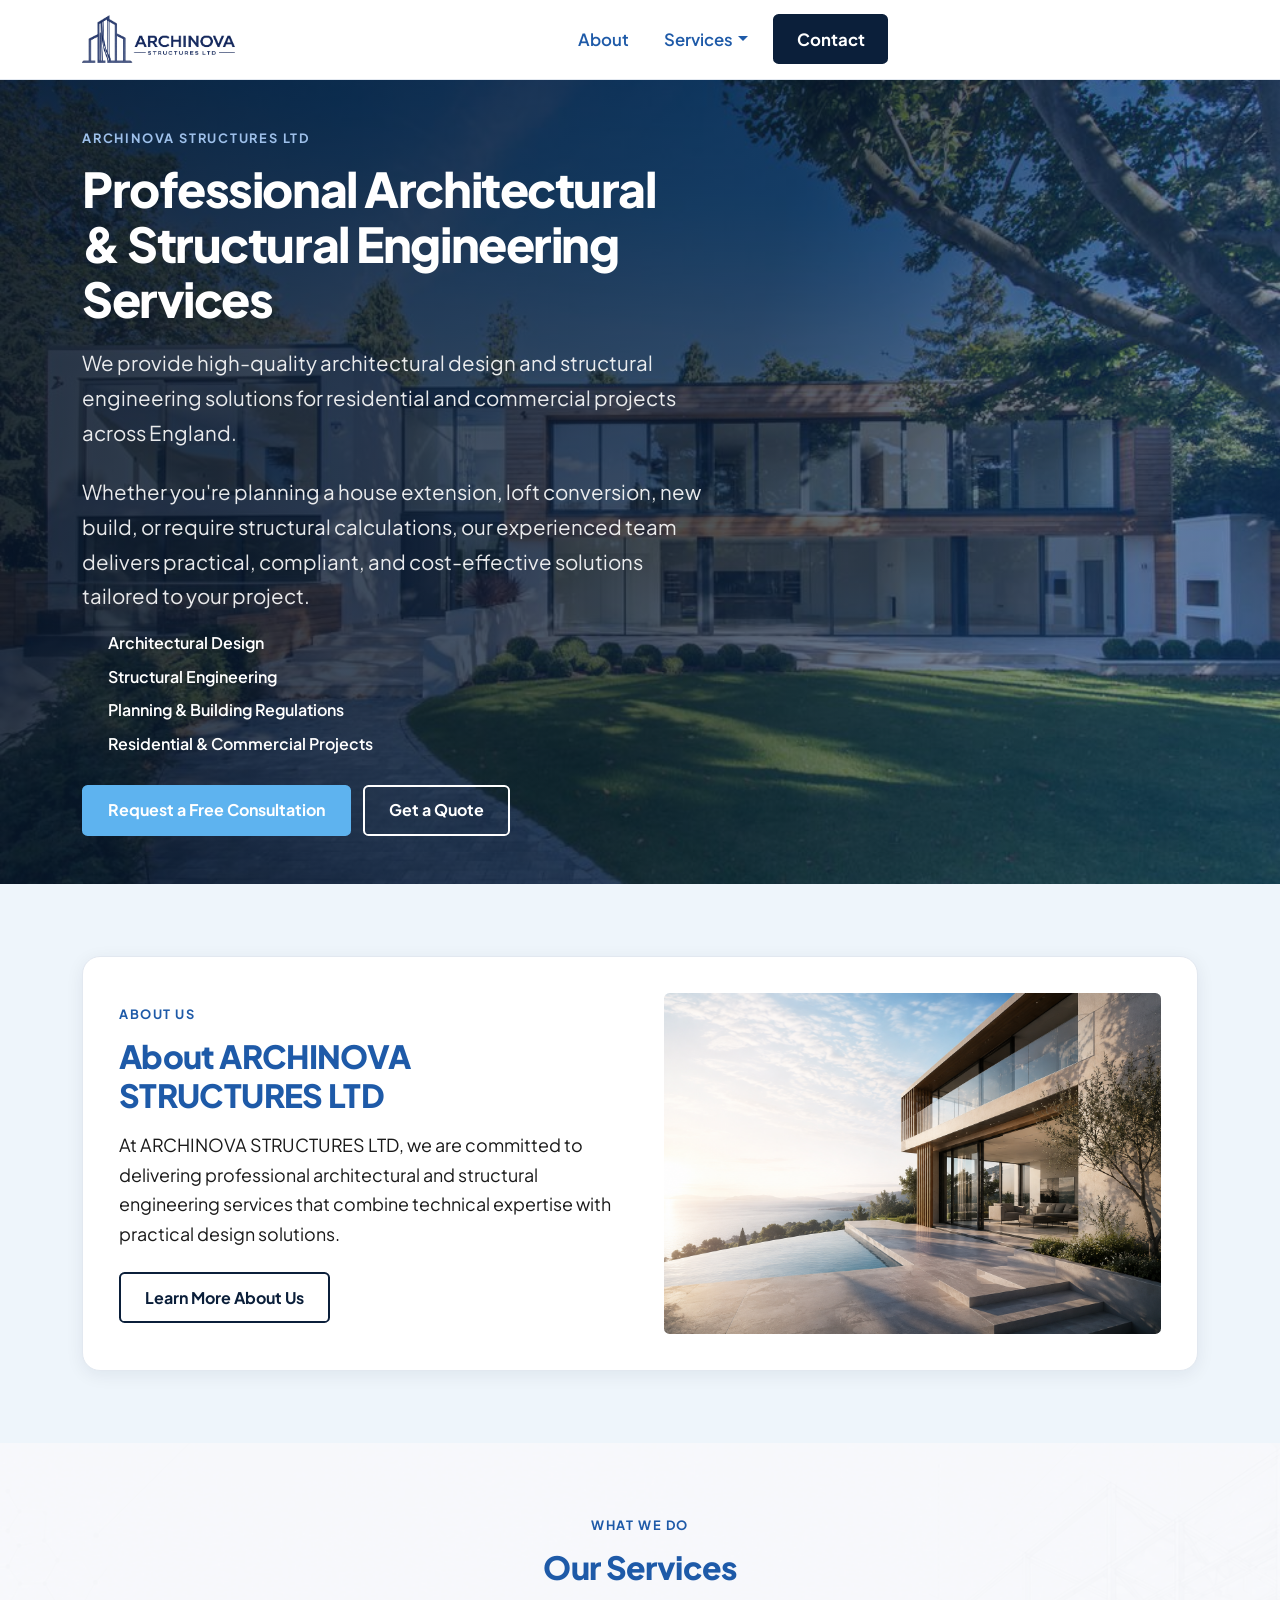
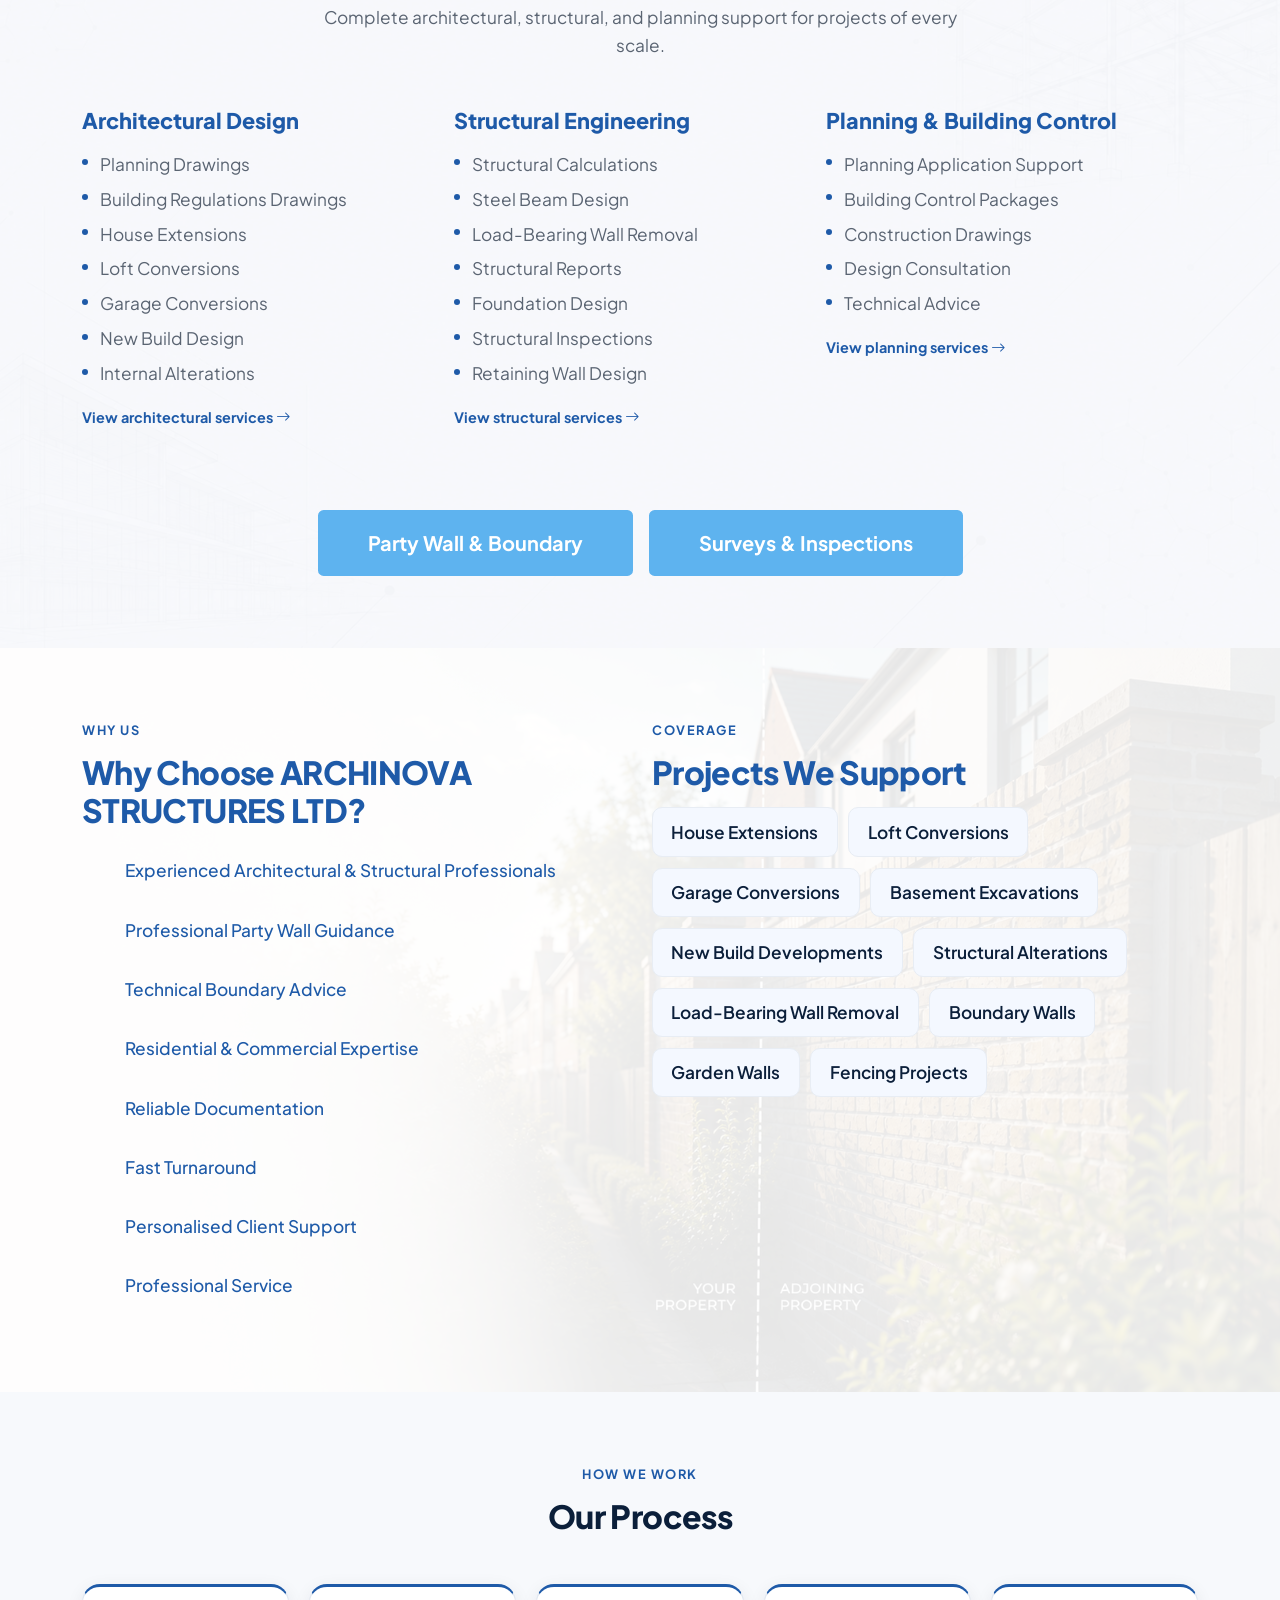
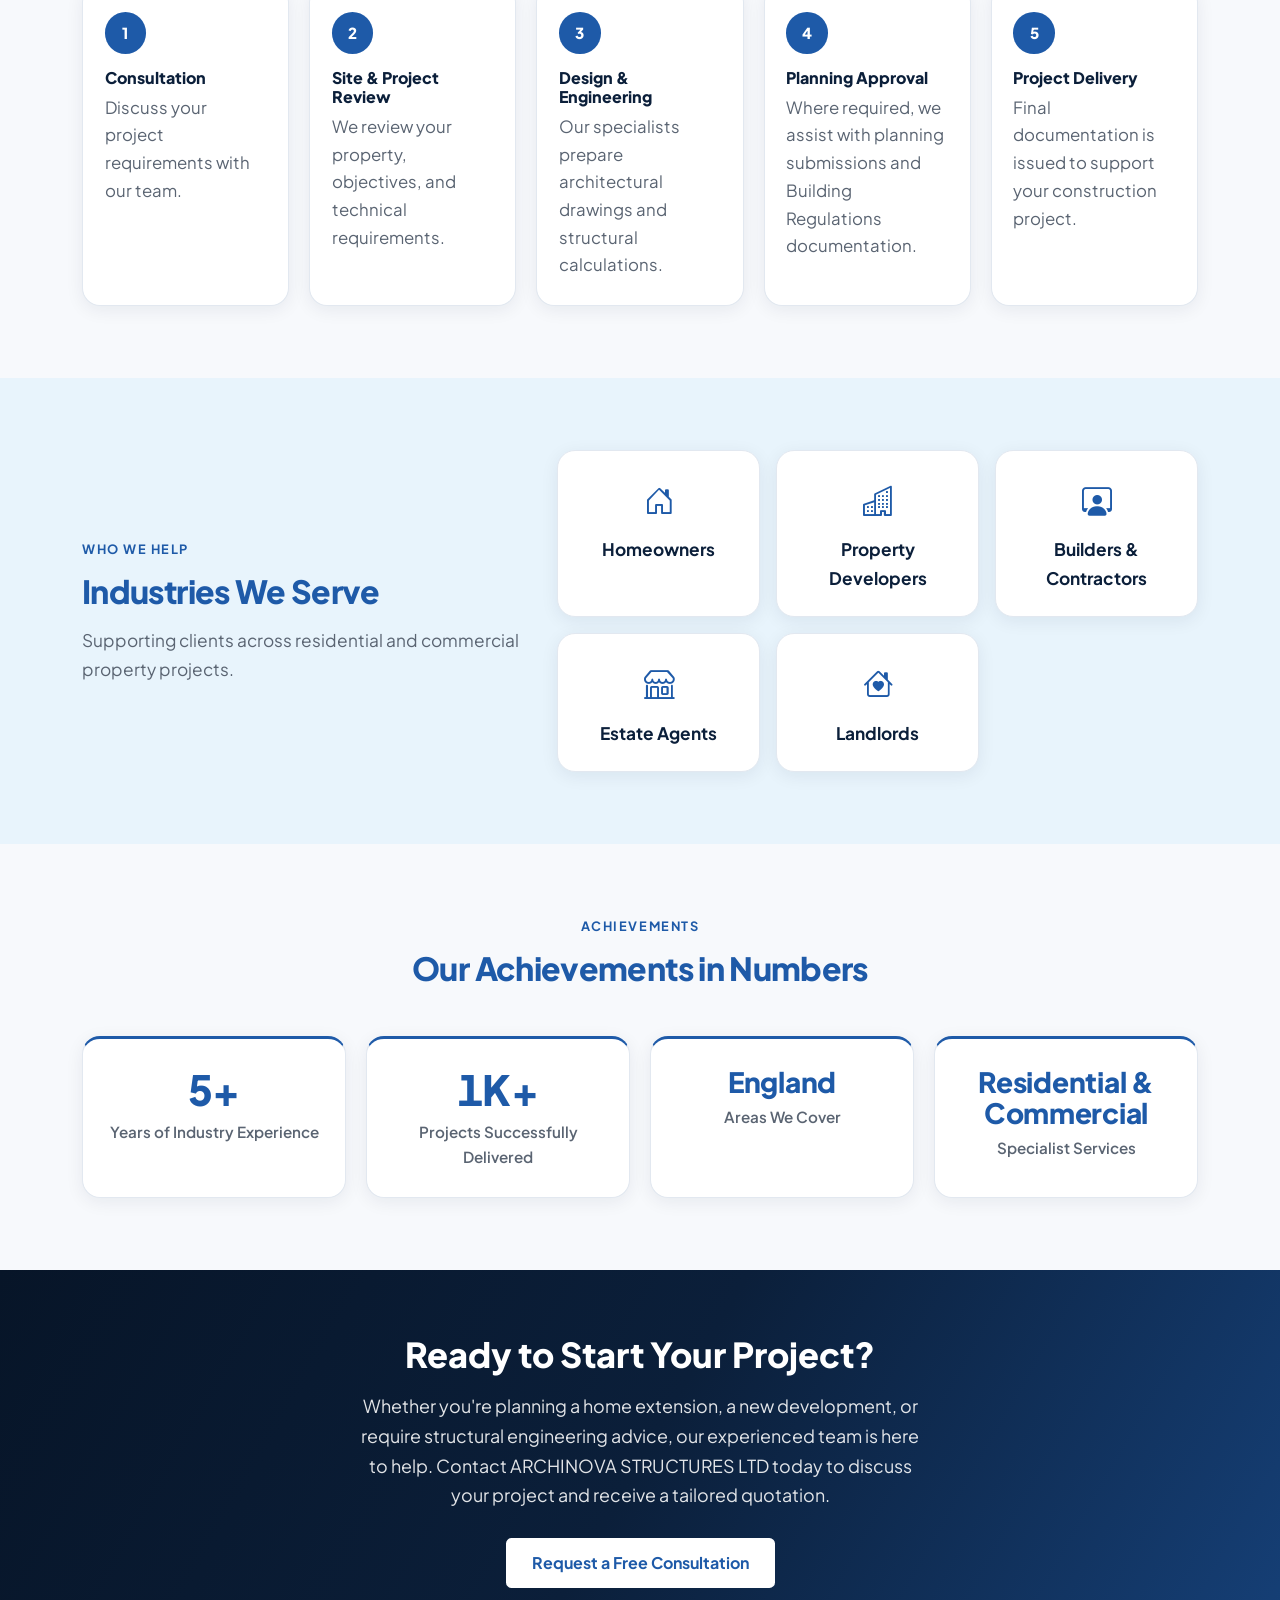
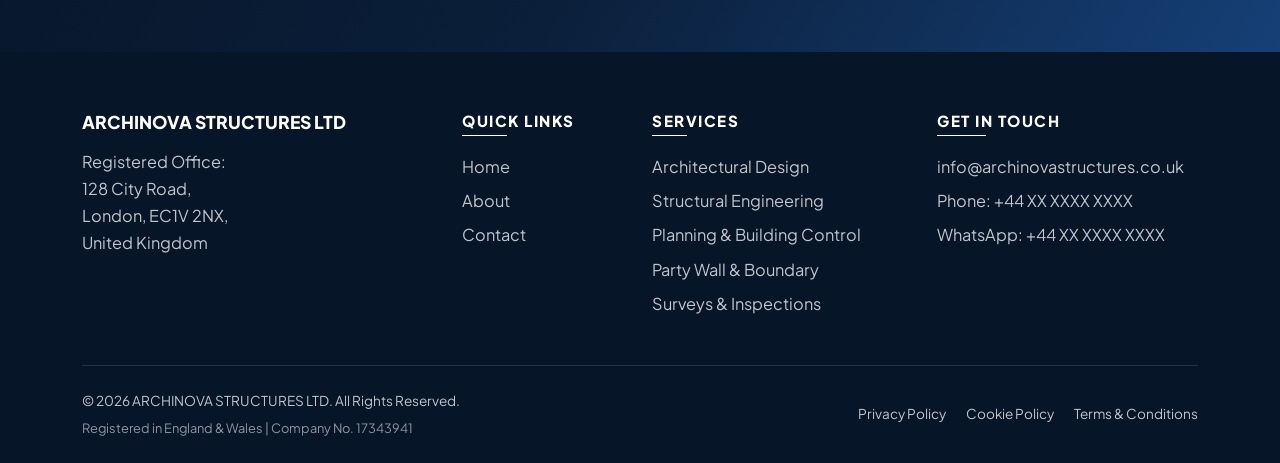
==== commit 4330ecb6: "v3" ====
--- a/index.html
+++ b/index.html
@@ -16,8 +16,8 @@
 <body>
   <nav class="navbar navbar-expand-lg site-navbar sticky-top">
     <div class="container">
-      <a class="navbar-brand" href="index.html" aria-label="ARCHINOVA STRUCTURES LTD — home">
-        <img src="assets/images/logo/logo-blue-mark.png" alt="ARCHINOVA STRUCTURES LTD">
+      <a class="navbar-brand navbar-brand--named" href="index.html" aria-label="ARCHINOVA STRUCTURES LTD — home">
+        <img src="assets/images/logo/logo-blue-named-horizontal.png" alt="ARCHINOVA STRUCTURES LTD">
       </a>
       <button class="navbar-toggler" type="button" data-bs-toggle="collapse" data-bs-target="#mainNav" aria-controls="mainNav" aria-expanded="false" aria-label="Toggle navigation">
         <span class="navbar-toggler-icon"></span>
@@ -25,8 +25,8 @@
       <div class="collapse navbar-collapse" id="mainNav">
         <ul class="navbar-nav mx-auto align-items-lg-center">
           <li class="nav-item"><a class="nav-link" href="about.html" data-nav="about">About</a></li>
-          <li class="nav-item dropdown">
-            <a class="nav-link dropdown-toggle" href="#" data-nav="services" role="button" data-bs-toggle="dropdown" aria-expanded="false">Services</a>
+          <li class="nav-item dropdown nav-item--hover">
+            <a class="nav-link dropdown-toggle" href="#" data-nav="services" role="button" data-bs-toggle="dropdown" data-bs-auto-close="outside" aria-expanded="false">Services</a>
             <ul class="dropdown-menu">
               <li><a class="dropdown-item" href="services/architectural.html" data-nav="architectural.html">Architectural Design</a></li>
               <li><a class="dropdown-item" href="services/structural.html" data-nav="structural.html">Structural Engineering</a></li>
@@ -35,40 +35,46 @@
               <li><a class="dropdown-item" href="services/surveys.html" data-nav="surveys.html">Surveys &amp; Inspections</a></li>
             </ul>
           </li>
-          <li class="nav-item ms-lg-2"><a class="btn btn-primary-brand btn-sm px-3" href="contact.html" data-nav="contact">Contact</a></li>
+          <li class="nav-item ms-lg-2"><a class="btn btn-primary-brand btn-nav-contact px-4" href="contact.html" data-nav="contact">Contact</a></li>
         </ul>
       </div>
     </div>
   </nav>
 
-  <header class="page-hero" style="background-image: url('assets/images/home/hero-banner.jpg');">
+  <header
+    class="page-hero page-hero--tall page-hero--copy-lg"
+    data-hero-slides="assets/images/home/hero-banner.jpg,assets/images/home/hero-banner-2.jpg,assets/images/home/hero-banner-3.jpg,assets/images/home/hero-banner-4.jpg"
+    data-hero-dir="rtl"
+    style="background-image: url('assets/images/home/hero-banner.jpg');"
+  >
     <div class="container py-5">
       <p class="hero-eyebrow">ARCHINOVA Structures Ltd</p>
       <h1>Professional Architectural &amp; Structural Engineering Services</h1>
-      <p class="hero-text">We provide high-quality architectural design and structural engineering solutions for residential and commercial projects across England.</p>
-      <p class="hero-text mb-3">Whether you're planning a house extension, loft conversion, new build, or require structural calculations, our experienced team delivers practical, compliant, and cost-effective solutions tailored to your project.</p>
-      <ul class="hero-checklist">
+      <div class="anim-from-center">
+        <p class="hero-text hero-text--lg">We provide high-quality architectural design and structural engineering solutions for residential and commercial projects across England.</p>
+        <p class="hero-text hero-text--lg mb-3">Whether you're planning a house extension, loft conversion, new build, or require structural calculations, our experienced team delivers practical, compliant, and cost-effective solutions tailored to your project.</p>
+      </div>
+      <ul class="hero-checklist tick-draw-list">
         <li><a href="services/architectural.html"><i class="bi bi-check-circle-fill"></i> Architectural Design</a></li>
         <li><a href="services/structural.html"><i class="bi bi-check-circle-fill"></i> Structural Engineering</a></li>
         <li><a href="services/planning.html"><i class="bi bi-check-circle-fill"></i> Planning &amp; Building Regulations</a></li>
         <li><a href="#our-services"><i class="bi bi-check-circle-fill"></i> Residential &amp; Commercial Projects</a></li>
       </ul>
       <div class="hero-ctas">
-        <a href="contact.html" class="btn btn-primary-brand">Request a Free Consultation</a>
+        <a href="contact.html" class="btn btn-sky">Request a Free Consultation</a>
         <a href="contact.html#enquiry-form-section" class="btn btn-outline-brand">Get a Quote</a>
       </div>
     </div>
   </header>
 
-  <section class="section-pad">
+  <section class="section-pad home-about-section">
     <div class="container">
       <div class="panel-box">
         <div class="row align-items-center g-4 g-lg-5">
           <div class="col-lg-6">
             <span class="section-eyebrow">About Us</span>
             <h2 class="section-title">About ARCHINOVA STRUCTURES LTD</h2>
-            <p>At ARCHINOVA STRUCTURES LTD, we are committed to delivering professional architectural and structural engineering services that combine technical expertise with practical design solutions.</p>
-            <p class="mb-4">We work with homeowners, property developers, builders, and commercial clients to produce high-quality drawings, structural calculations, and construction documentation that comply with current UK Building Regulations and industry standards.</p>
+            <p class="mb-4">At ARCHINOVA STRUCTURES LTD, we are committed to delivering professional architectural and structural engineering services that combine technical expertise with practical design solutions.</p>
             <a href="about.html" class="btn btn-outline-navy">Learn More About Us</a>
           </div>
           <div class="col-lg-6">
@@ -81,7 +87,7 @@
     </div>
   </section>
 
-  <section class="section-pad bg-off" id="our-services">
+  <section class="section-pad home-services-section" id="our-services">
     <div class="container">
       <div class="text-center mb-5">
         <span class="section-eyebrow">What We Do</span>
@@ -135,22 +141,22 @@
       </div>
       <div class="row mt-5 pt-3 g-3 justify-content-center text-center">
         <div class="col-12 col-md-auto">
-          <a href="services/party-wall.html" class="btn btn-outline-navy btn-lg px-5 py-3 w-100">Party Wall &amp; Boundary</a>
+          <a href="services/party-wall.html" class="btn btn-sky btn-lg px-5 py-3 w-100">Party Wall &amp; Boundary</a>
         </div>
         <div class="col-12 col-md-auto">
-          <a href="services/surveys.html" class="btn btn-outline-navy btn-lg px-5 py-3 w-100">Surveys &amp; Inspections</a>
-        </div>
-      </div>
-    </div>
-  </section>
-
-  <section class="section-pad">
+          <a href="services/surveys.html" class="btn btn-sky btn-lg px-5 py-3 w-100">Surveys &amp; Inspections</a>
+        </div>
+      </div>
+    </div>
+  </section>
+
+  <section class="section-pad home-why-section">
     <div class="container">
       <div class="row g-4">
         <div class="col-lg-6">
           <span class="section-eyebrow">Why Us</span>
           <h2 class="section-title">Why Choose ARCHINOVA STRUCTURES LTD?</h2>
-          <ul class="why-list">
+          <ul class="why-list tick-draw-list grow-on-hover">
             <li><i class="bi bi-check-circle-fill"></i> Experienced Architectural &amp; Structural Professionals</li>
             <li><i class="bi bi-check-circle-fill"></i> Professional Party Wall Guidance</li>
             <li><i class="bi bi-check-circle-fill"></i> Technical Boundary Advice</li>
@@ -158,13 +164,13 @@
             <li><i class="bi bi-check-circle-fill"></i> Reliable Documentation</li>
             <li><i class="bi bi-check-circle-fill"></i> Fast Turnaround</li>
             <li><i class="bi bi-check-circle-fill"></i> Personalised Client Support</li>
-            <li><i class="bi bi-check-circle-fill"></i> Professional Service Across England</li>
+            <li><i class="bi bi-check-circle-fill"></i> Professional Service</li>
           </ul>
         </div>
         <div class="col-lg-6">
           <span class="section-eyebrow">Coverage</span>
           <h2 class="section-title">Projects We Support</h2>
-          <ul class="chip-list">
+          <ul class="chip-list text-size-up">
             <li>House Extensions</li>
             <li>Loft Conversions</li>
             <li>Garage Conversions</li>
@@ -232,7 +238,7 @@
     </div>
   </section>
 
-  <section class="section-pad">
+  <section class="section-pad home-who-section">
     <div class="container">
       <div class="row align-items-center g-4">
         <div class="col-lg-5">
@@ -256,16 +262,16 @@
   <section class="section-pad bg-off">
     <div class="container">
       <div class="text-center mb-5">
-        <h2 class="section-title mb-1">Achievements</h2>
-        <span class="section-eyebrow">Our Achievements in Numbers</span>
+        <span class="section-eyebrow">Achievements</span>
+        <h2 class="section-title section-title--blue mb-1">Our Achievements in Numbers</h2>
       </div>
       <div class="achievement-grid">
         <div class="achievement-card">
-          <span class="achievement-figure">5+</span>
+          <span class="achievement-figure" data-count="5" data-suffix="+">5+</span>
           <span class="achievement-label">Years of Industry Experience</span>
         </div>
         <div class="achievement-card">
-          <span class="achievement-figure">1K+</span>
+          <span class="achievement-figure" data-count="1" data-suffix="K+">1K+</span>
           <span class="achievement-label">Projects Successfully Delivered</span>
         </div>
         <div class="achievement-card">
@@ -280,23 +286,23 @@
     </div>
   </section>
 
-  <section class="cta-band">
+  <section class="cta-band cta-band--lg">
     <div class="container">
       <h2>Ready to Start Your Project?</h2>
       <p>Whether you're planning a home extension, a new development, or require structural engineering advice, our experienced team is here to help. Contact ARCHINOVA STRUCTURES LTD today to discuss your project and receive a tailored quotation.</p>
-      <a href="contact.html" class="btn btn-outline-brand">Request a Free Consultation</a>
-    </div>
-  </section>
-
-  <footer class="site-footer">
+      <a href="contact.html" class="btn btn-cta-invert">Request a Free Consultation</a>
+    </div>
+  </section>
+
+  <footer class="site-footer site-footer--lg">
     <div class="container">
       <div class="row g-4">
         <div class="col-md-4">
-          <div class="footer-brand">ARCHINOVA STRUCTURES LTD</div>
+          <div class="footer-brand"><a href="index.html">ARCHINOVA STRUCTURES LTD</a></div>
           <p class="mb-0">Registered Office:<br>128 City Road,<br>London, EC1V 2NX,<br>United Kingdom</p>
         </div>
         <div class="col-6 col-md-2">
-          <h4>Quick Links</h4>
+          <h4 class="footer-heading">Quick Links</h4>
           <ul>
             <li><a href="index.html">Home</a></li>
             <li><a href="about.html">About</a></li>
@@ -304,7 +310,7 @@
           </ul>
         </div>
         <div class="col-6 col-md-3">
-          <h4>Services</h4>
+          <h4 class="footer-heading">Services</h4>
           <ul>
             <li><a href="services/architectural.html">Architectural Design</a></li>
             <li><a href="services/structural.html">Structural Engineering</a></li>
@@ -314,7 +320,7 @@
           </ul>
         </div>
         <div class="col-md-3">
-          <h4>Get In Touch</h4>
+          <h4 class="footer-heading">Get In Touch</h4>
           <ul>
             <li><a href="mailto:info@archinovastructures.co.uk">info@archinovastructures.co.uk</a></li>
             <li>Phone: <a href="tel:+44XXXXXXXXXX">+44 XX XXXX XXXX</a></li>
--- a/css/styles.css
+++ b/css/styles.css
@@ -885,12 +885,50 @@
 }
 
 .site-navbar .navbar-nav .nav-link {
+  position: relative;
   color: var(--royal) !important;
 }
 
-.site-navbar .navbar-nav .nav-link:hover,
+.site-navbar .navbar-nav .nav-link:hover {
+  color: var(--navy) !important;
+}
+
+/* The current page has to out-signal the resting blue rather than fall back to
+   it, or the one link that is *not* highlighted is the page you are on. */
 .site-navbar .navbar-nav .nav-link.active {
   color: var(--navy) !important;
+  font-weight: 700;
+}
+
+@media (min-width: 992px) {
+  .site-navbar .navbar-nav .nav-link.active::after {
+    content: "";
+    position: absolute;
+    left: 0.85rem;
+    right: 0.85rem;
+    bottom: 0.1rem;
+    height: 2px;
+    border-radius: 2px;
+    background: var(--royal);
+  }
+}
+
+/* Stacked menu has no room for an underline, so the accent moves to the side. */
+@media (max-width: 991.98px) {
+  .site-navbar .navbar-nav .nav-link.active {
+    border-left: 3px solid var(--royal);
+    background: var(--blue-025);
+    border-radius: 0 0.35rem 0.35rem 0;
+  }
+}
+
+/* Bootstrap's own active item is #0d6efd with white text; both are overridden
+   here so the open dropdown stays on brand. */
+.site-navbar .dropdown-item.active,
+.site-navbar .dropdown-item:active {
+  background: var(--blue-050);
+  color: var(--royal);
+  font-weight: 700;
 }
 
 /* ——— Generic panel box ——— */
@@ -1761,6 +1799,27 @@
   opacity: 1;
 }
 
+/* ——— What We Offer: grid for the icon service cards ———
+   Separate from .process-grid because these hold a heading, a paragraph and a
+   bullet list, so they need far more width than a numbered process step. */
+.service-card-grid {
+  display: grid;
+  gap: 1.5rem;
+  grid-template-columns: 1fr;
+}
+
+@media (min-width: 768px) {
+  .service-card-grid {
+    grid-template-columns: repeat(2, 1fr);
+  }
+}
+
+@media (min-width: 1200px) {
+  .service-card-grid--3 {
+    grid-template-columns: repeat(3, 1fr);
+  }
+}
+
 /* ——— What We Offer: bigger blue headings + hover on the block ——— */
 .section-title--lg {
   font-size: clamp(1.9rem, 4vw, 2.75rem);
@@ -1959,3 +2018,538 @@
     padding: 2rem 1.35rem;
   }
 }
+
+/* ==========================================================================
+   V3 COMPONENTS
+   ========================================================================== */
+
+:root {
+  --sky: #5eb3ef;
+  --sky-soft: #e8f4fc;
+  --tint-soft: #eef5fb;
+}
+
+.site-navbar .navbar-brand--named img {
+  height: 48px;
+  width: auto;
+  max-width: min(320px, 58vw);
+}
+
+.site-navbar .navbar-nav .nav-link {
+  font-size: 1.05rem;
+  padding: 0.65rem 1.1rem !important;
+}
+
+.site-navbar .btn-nav-contact {
+  font-size: 1.05rem;
+  padding: 0.65rem 1.35rem !important;
+}
+
+@media (min-width: 992px) {
+  .nav-item--hover:hover > .dropdown-menu,
+  .nav-item--hover:focus-within > .dropdown-menu {
+    display: block;
+    margin-top: 0;
+  }
+
+  .nav-item--hover:hover > .dropdown-toggle,
+  .nav-item--hover:focus-within > .dropdown-toggle {
+    color: var(--navy) !important;
+  }
+}
+
+.btn-sky {
+  background: var(--sky);
+  border: 2px solid var(--sky);
+  color: var(--white);
+  font-weight: 700;
+  padding: 0.7rem 1.5rem;
+  border-radius: 0.35rem;
+  transition: background 0.35s ease, border-color 0.35s ease, color 0.35s ease, transform var(--transition);
+}
+
+.btn-sky:hover,
+.btn-sky:focus {
+  background: var(--navy);
+  border-color: var(--navy);
+  color: var(--white);
+  transform: translateY(-1px);
+}
+
+.btn-cta-invert {
+  background: var(--white);
+  border: 2px solid var(--white);
+  color: var(--royal);
+  font-weight: 700;
+  padding: 0.7rem 1.5rem;
+  border-radius: 0.35rem;
+  transition: background 0.35s ease, border-color 0.35s ease, color 0.35s ease;
+}
+
+.btn-cta-invert:hover,
+.btn-cta-invert:focus {
+  background: transparent;
+  border-color: var(--white);
+  color: var(--white);
+}
+
+.btn-outline-navy:hover,
+.btn-outline-navy:focus {
+  background: var(--royal);
+  border-color: var(--royal);
+  color: var(--white);
+}
+
+.page-hero--slideshow {
+  background-image: none !important;
+  overflow: hidden;
+}
+
+.page-hero--slideshow .hero-slides {
+  position: absolute;
+  inset: 0;
+  z-index: -2;
+}
+
+.page-hero--slideshow .hero-slide {
+  position: absolute;
+  inset: 0;
+  background-size: cover;
+  background-position: center;
+  opacity: 0;
+  transform: translateX(8%);
+  transition: opacity 1.1s ease, transform 1.4s ease;
+}
+
+.page-hero--slideshow[data-hero-dir="ltr"] .hero-slide {
+  transform: translateX(-8%);
+}
+
+.page-hero--slideshow .hero-slide.is-active {
+  opacity: 1;
+  transform: translateX(0);
+}
+
+.page-hero--tall {
+  min-height: 78vh;
+}
+
+.page-hero--tall.page-hero--sm {
+  min-height: 58vh;
+}
+
+.page-hero .hero-text--lg,
+.page-hero.page-hero--copy-lg .hero-text {
+  font-size: clamp(1.12rem, 1.6vw, 1.35rem);
+  line-height: 1.7;
+  max-width: 40rem;
+}
+
+.page-hero h1.hero-title-blue {
+  color: #9ec8ff;
+}
+
+.anim-from-center {
+  opacity: 0;
+  transform: translateX(12vw);
+  animation: v3FromCenter 0.95s cubic-bezier(0.22, 1, 0.36, 1) 0.15s forwards;
+}
+
+@keyframes v3FromCenter {
+  from {
+    opacity: 0;
+    transform: translateX(18vw);
+  }
+  to {
+    opacity: 1;
+    transform: translateX(0);
+  }
+}
+
+@media (prefers-reduced-motion: reduce) {
+  .anim-from-center {
+    opacity: 1;
+    transform: none;
+    animation: none;
+  }
+
+  .page-hero--slideshow .hero-slide {
+    transition: none;
+  }
+}
+
+.hero-checklist.tick-draw-list li a i,
+.why-list.tick-draw-list li i,
+.check-list.tick-draw-list li i,
+.benefit-list.tick-draw-list .benefit-tick i {
+  clip-path: inset(0 100% 0 0);
+  transition: clip-path 0.45s ease;
+}
+
+.hero-checklist.tick-draw-list li:hover a i,
+.why-list.tick-draw-list li:hover i,
+.check-list.tick-draw-list li:hover i,
+.benefit-list.tick-draw-list li:hover .benefit-tick i {
+  clip-path: inset(0 0 0 0);
+}
+
+.why-list.grow-on-hover li,
+.check-list.grow-on-hover li {
+  transition: transform 0.3s ease, background 0.3s ease, box-shadow 0.3s ease;
+}
+
+.why-list.grow-on-hover li:hover,
+.check-list.grow-on-hover li:hover {
+  transform: scale(1.04);
+}
+
+.home-about-section {
+  background: var(--tint-soft);
+}
+
+.home-about-section .section-title {
+  color: var(--royal);
+}
+
+.home-about-section .panel-box p {
+  font-size: 1.12rem;
+}
+
+.home-services-section {
+  position: relative;
+  background-color: var(--off-white);
+  background-image: url("../assets/images/home/bg-services.png");
+  background-size: cover;
+  background-position: center;
+  isolation: isolate;
+}
+
+.home-services-section::before {
+  content: "";
+  position: absolute;
+  inset: 0;
+  background: rgba(247, 249, 252, 0.88);
+  z-index: -1;
+}
+
+.home-services-section .section-title {
+  color: var(--royal);
+}
+
+.home-services-section .section-lead,
+.home-services-section .service-pillar li {
+  font-size: 1.08rem;
+}
+
+.home-services-section .service-pillar h3,
+.home-services-section .service-pillar h3 a {
+  color: var(--royal);
+  font-size: 1.35rem;
+}
+
+.home-why-section {
+  position: relative;
+  background-image: url("../assets/images/home/bg-why-us.png");
+  background-size: cover;
+  background-position: center;
+  isolation: isolate;
+}
+
+.home-why-section::before {
+  content: "";
+  position: absolute;
+  inset: 0;
+  background: rgba(255, 255, 255, 0.9);
+  z-index: -1;
+}
+
+.home-why-section .section-title,
+.section-title--blue {
+  color: var(--royal);
+}
+
+.home-why-section .why-list li,
+.home-why-section .chip-list li,
+.text-size-up {
+  font-size: 1.08rem;
+}
+
+.home-who-section {
+  background: var(--sky-soft);
+}
+
+.home-who-section .section-title {
+  color: var(--royal);
+}
+
+.home-who-section .section-lead,
+.home-who-section .industry-card {
+  font-size: 1.08rem;
+}
+
+.cta-band--lg h2 {
+  font-size: clamp(1.6rem, 3vw, 2.15rem);
+}
+
+.cta-band--lg p {
+  font-size: 1.12rem;
+}
+
+.site-footer--lg {
+  font-size: 1.02rem;
+}
+
+.site-footer--lg h4,
+.site-footer--lg .footer-heading {
+  font-size: 0.95rem;
+}
+
+.site-footer .footer-brand a {
+  color: var(--white);
+  font-weight: 800;
+}
+
+.site-footer .footer-brand a:hover {
+  color: var(--sky);
+}
+
+.site-footer .footer-heading {
+  position: relative;
+  display: inline-block;
+  padding-bottom: 0.35rem;
+  margin-bottom: 1.15rem;
+}
+
+.site-footer .footer-heading::after {
+  content: "";
+  position: absolute;
+  left: 0;
+  bottom: 0;
+  width: 40%;
+  height: 1px;
+  background: var(--white);
+  transition: width 0.35s ease;
+}
+
+.site-footer .footer-heading:hover::after {
+  width: 100%;
+}
+
+.services-marquee {
+  background: var(--royal);
+  color: var(--white);
+  height: 56px;
+  display: flex;
+  align-items: center;
+  overflow: hidden;
+  border-top: 1px solid rgba(255, 255, 255, 0.2);
+  border-bottom: 1px solid rgba(255, 255, 255, 0.2);
+  box-shadow: 0 6px 18px rgba(11, 31, 58, 0.12);
+}
+
+.services-marquee .ticker-viewport {
+  width: 100%;
+}
+
+.services-marquee:hover .ticker-track,
+.services-marquee:focus-within .ticker-track {
+  animation-play-state: paused;
+}
+
+.mission-panel .section-title {
+  color: var(--royal);
+}
+
+.mission-panel,
+.about-process-wrap .process-timeline,
+.about-quote-section {
+  font-size: 1.08rem;
+}
+
+.about-process-wrap {
+  background: var(--off-white);
+}
+
+.about-process-box {
+  background: var(--white);
+  border: 1px solid var(--border);
+  border-radius: var(--radius-box);
+  box-shadow: var(--shadow-soft);
+  padding: 2.25rem 1.5rem;
+}
+
+.about-process-box .section-title,
+.about-process-box .section-eyebrow {
+  color: var(--royal);
+}
+
+.about-process-box .timeline-card h3 {
+  color: var(--royal);
+}
+
+.about-process-box .timeline-card p {
+  font-size: 1.05rem;
+}
+
+@media (min-width: 768px) {
+  .process-timeline.has-progress::before {
+    content: "";
+    position: absolute;
+    left: 50%;
+    top: 1.5rem;
+    bottom: 1.5rem;
+    width: 3px;
+    margin-left: 0;
+    background: linear-gradient(var(--royal), var(--sky));
+    border-radius: 2px;
+    transform: translateX(-50%) scaleY(1);
+    transform-origin: top center;
+    animation: v3TimelineGrow 1.4s ease forwards;
+    z-index: 0;
+  }
+
+  .process-timeline.has-progress .timeline-marker {
+    position: relative;
+    z-index: 1;
+  }
+}
+
+@keyframes v3TimelineGrow {
+  from {
+    transform: translateX(-50%) scaleY(0);
+  }
+  to {
+    transform: translateX(-50%) scaleY(1);
+  }
+}
+
+.expertise-panel--tall {
+  min-height: 520px;
+}
+
+.expertise-panel--tall .expertise-tile {
+  font-size: 1.05rem;
+  border-radius: var(--radius-box);
+  transition: background 0.3s ease, transform 0.3s ease;
+}
+
+.expertise-panel--tall .expertise-tile:hover {
+  background: var(--sky);
+  color: var(--white);
+}
+
+.expertise-panel--tall .expertise-tile:hover h4,
+.expertise-panel--tall .expertise-tile:hover p {
+  color: var(--white);
+}
+
+.about-quote-section {
+  background: var(--sky-soft);
+}
+
+.about-quote-section .section-title {
+  color: var(--royal);
+}
+
+.ticker-band.ticker-band--slow .ticker-track {
+  animation-duration: 48s;
+}
+
+.ticker-logo {
+  height: 1.1em;
+  width: auto;
+  display: inline-block;
+  vertical-align: -0.15em;
+  margin-right: 0.55rem;
+}
+
+.service-block p,
+.why-box p,
+.process-box p,
+.benefits-panel .benefit-list li {
+  font-size: 1.05rem;
+}
+
+.why-section-tint {
+  background: var(--tint-soft);
+}
+
+.why-section-tint .section-title,
+.why-section-tint .why-box h3 {
+  color: var(--royal);
+}
+
+.slide-in-cards .why-box {
+  opacity: 0;
+  transform: translateY(24px);
+  animation: v3SlideUp 0.7s ease forwards;
+}
+
+.slide-in-cards .col-md-6:nth-child(1) .why-box,
+.slide-in-cards .col-lg-4:nth-child(1) .why-box {
+  animation-delay: 0.05s;
+}
+.slide-in-cards .col-md-6:nth-child(2) .why-box,
+.slide-in-cards .col-lg-4:nth-child(2) .why-box {
+  animation-delay: 0.12s;
+}
+.slide-in-cards .col-md-6:nth-child(3) .why-box,
+.slide-in-cards .col-lg-4:nth-child(3) .why-box {
+  animation-delay: 0.19s;
+}
+.slide-in-cards .col-md-6:nth-child(4) .why-box,
+.slide-in-cards .col-lg-4:nth-child(4) .why-box {
+  animation-delay: 0.26s;
+}
+.slide-in-cards .col-md-6:nth-child(5) .why-box,
+.slide-in-cards .col-lg-4:nth-child(5) .why-box {
+  animation-delay: 0.33s;
+}
+.slide-in-cards .col-md-6:nth-child(6) .why-box,
+.slide-in-cards .col-lg-4:nth-child(6) .why-box {
+  animation-delay: 0.4s;
+}
+
+@keyframes v3SlideUp {
+  to {
+    opacity: 1;
+    transform: none;
+  }
+}
+
+.benefits-logo {
+  display: block;
+  width: 64px;
+  height: auto;
+  margin: 0 auto 1rem;
+}
+
+.planning-why-logo {
+  max-width: 180px;
+  width: 100%;
+  margin: 0 auto;
+}
+
+.pw-why-section {
+  position: relative;
+  background-image: url("../assets/images/partywall/bg-why-us.png");
+  background-size: cover;
+  background-position: center;
+  isolation: isolate;
+}
+
+.pw-why-section::before {
+  content: "";
+  position: absolute;
+  inset: 0;
+  background: rgba(255, 255, 255, 0.9);
+  z-index: -1;
+}
+
+.pw-why-section .section-title {
+  color: var(--royal);
+}
+
+.achievement-figure[data-count] {
+  font-variant-numeric: tabular-nums;
+}
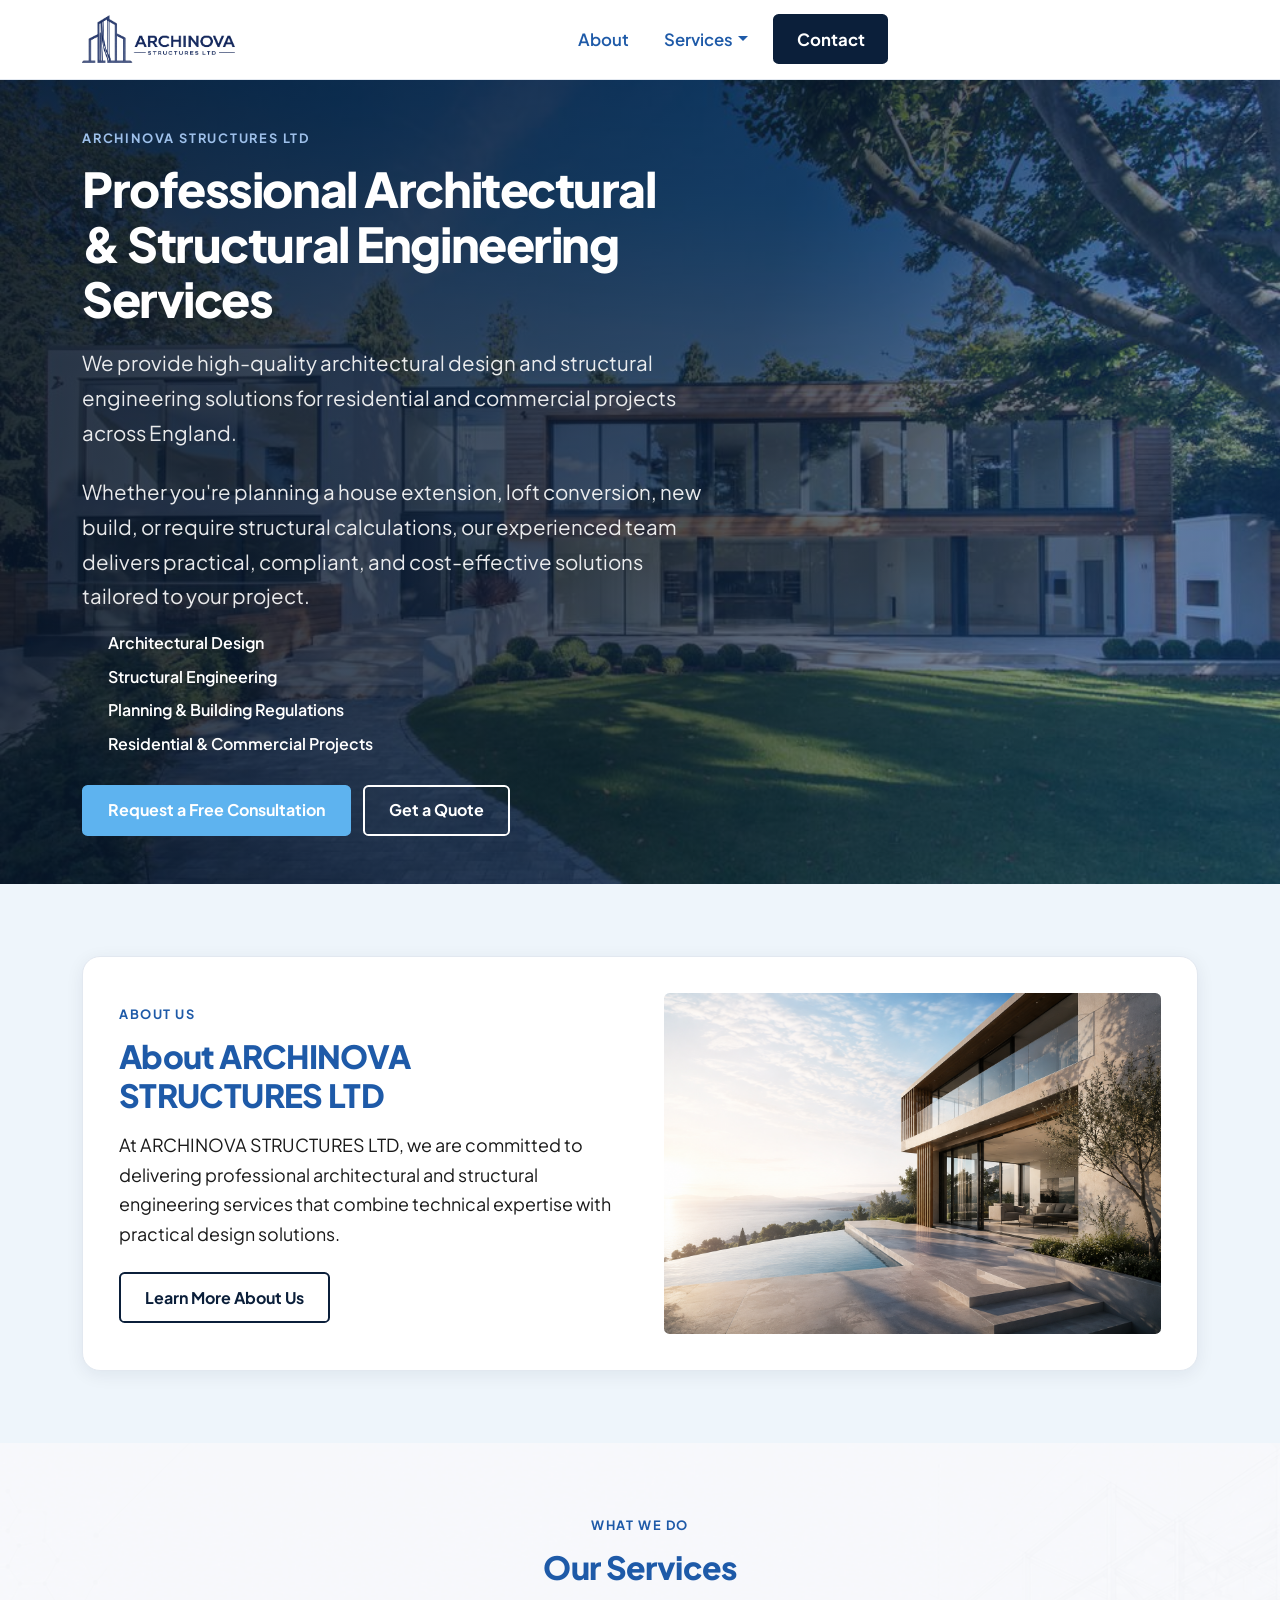
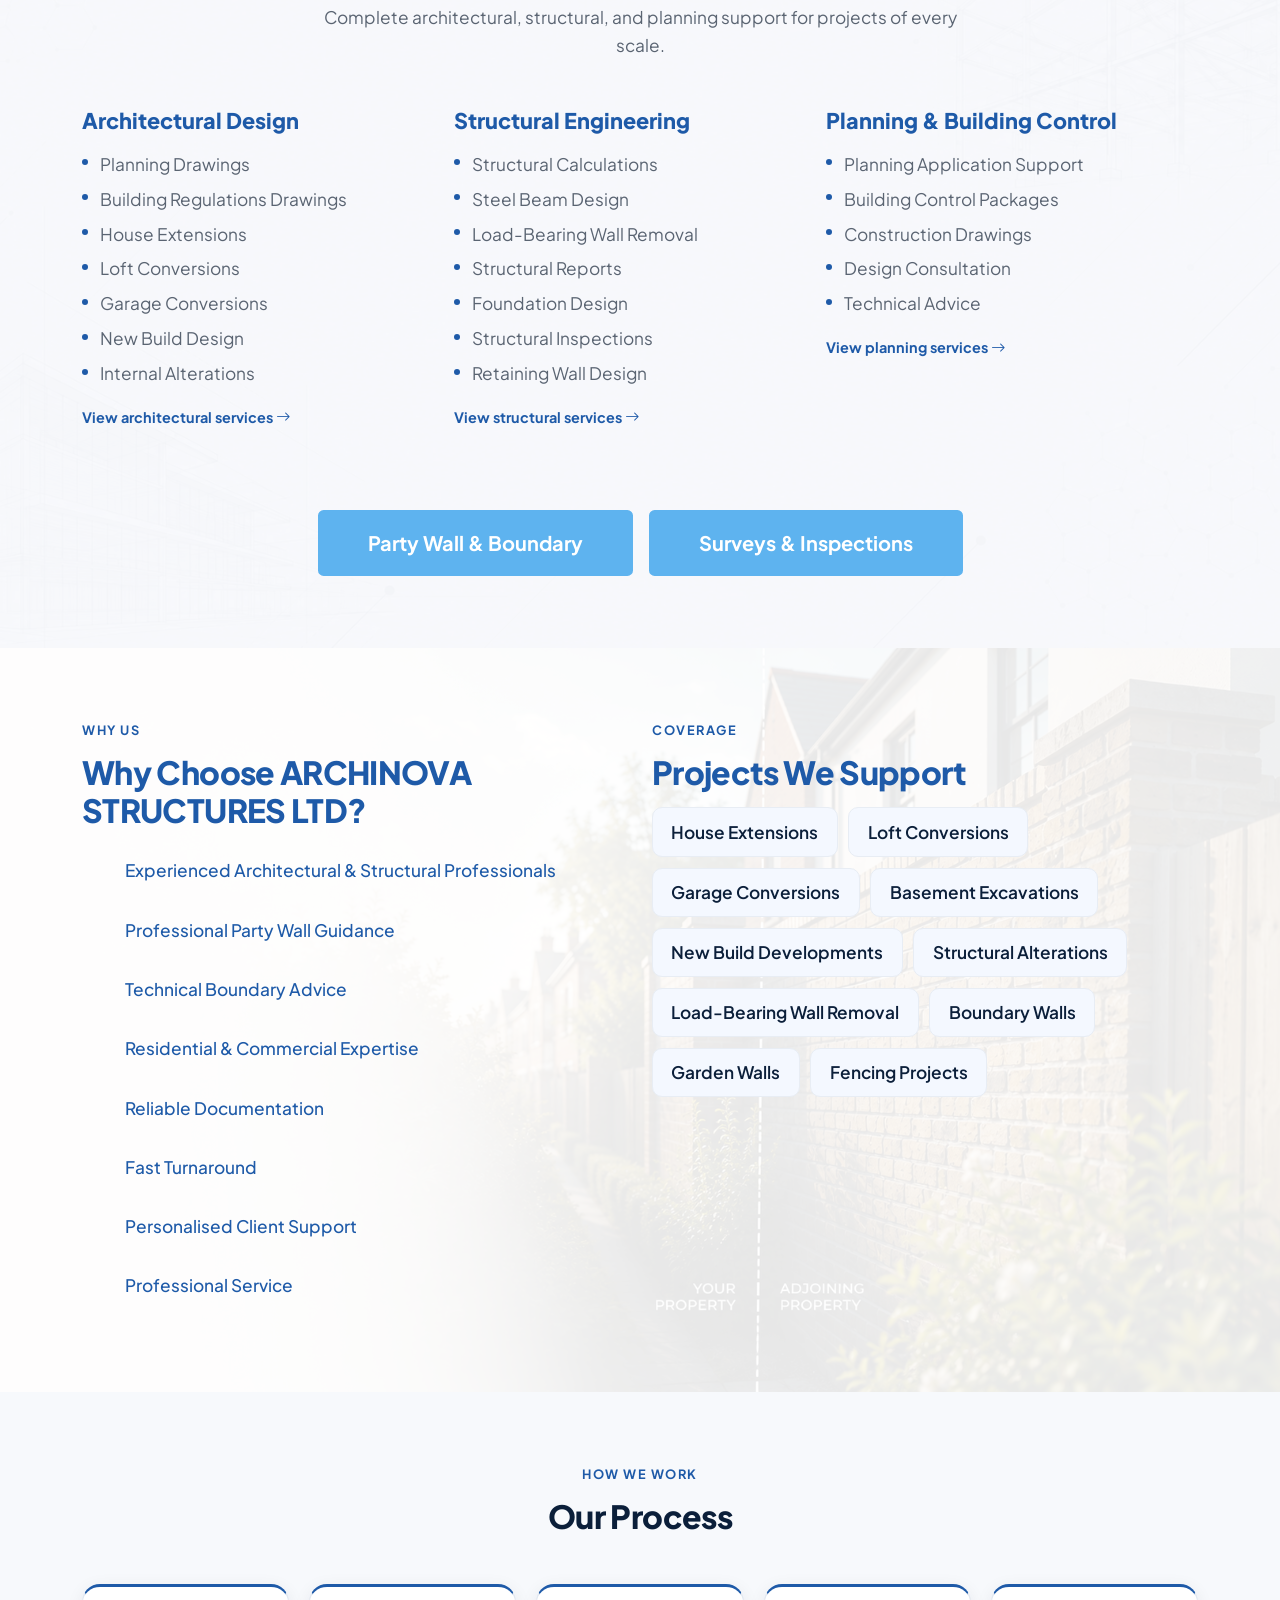
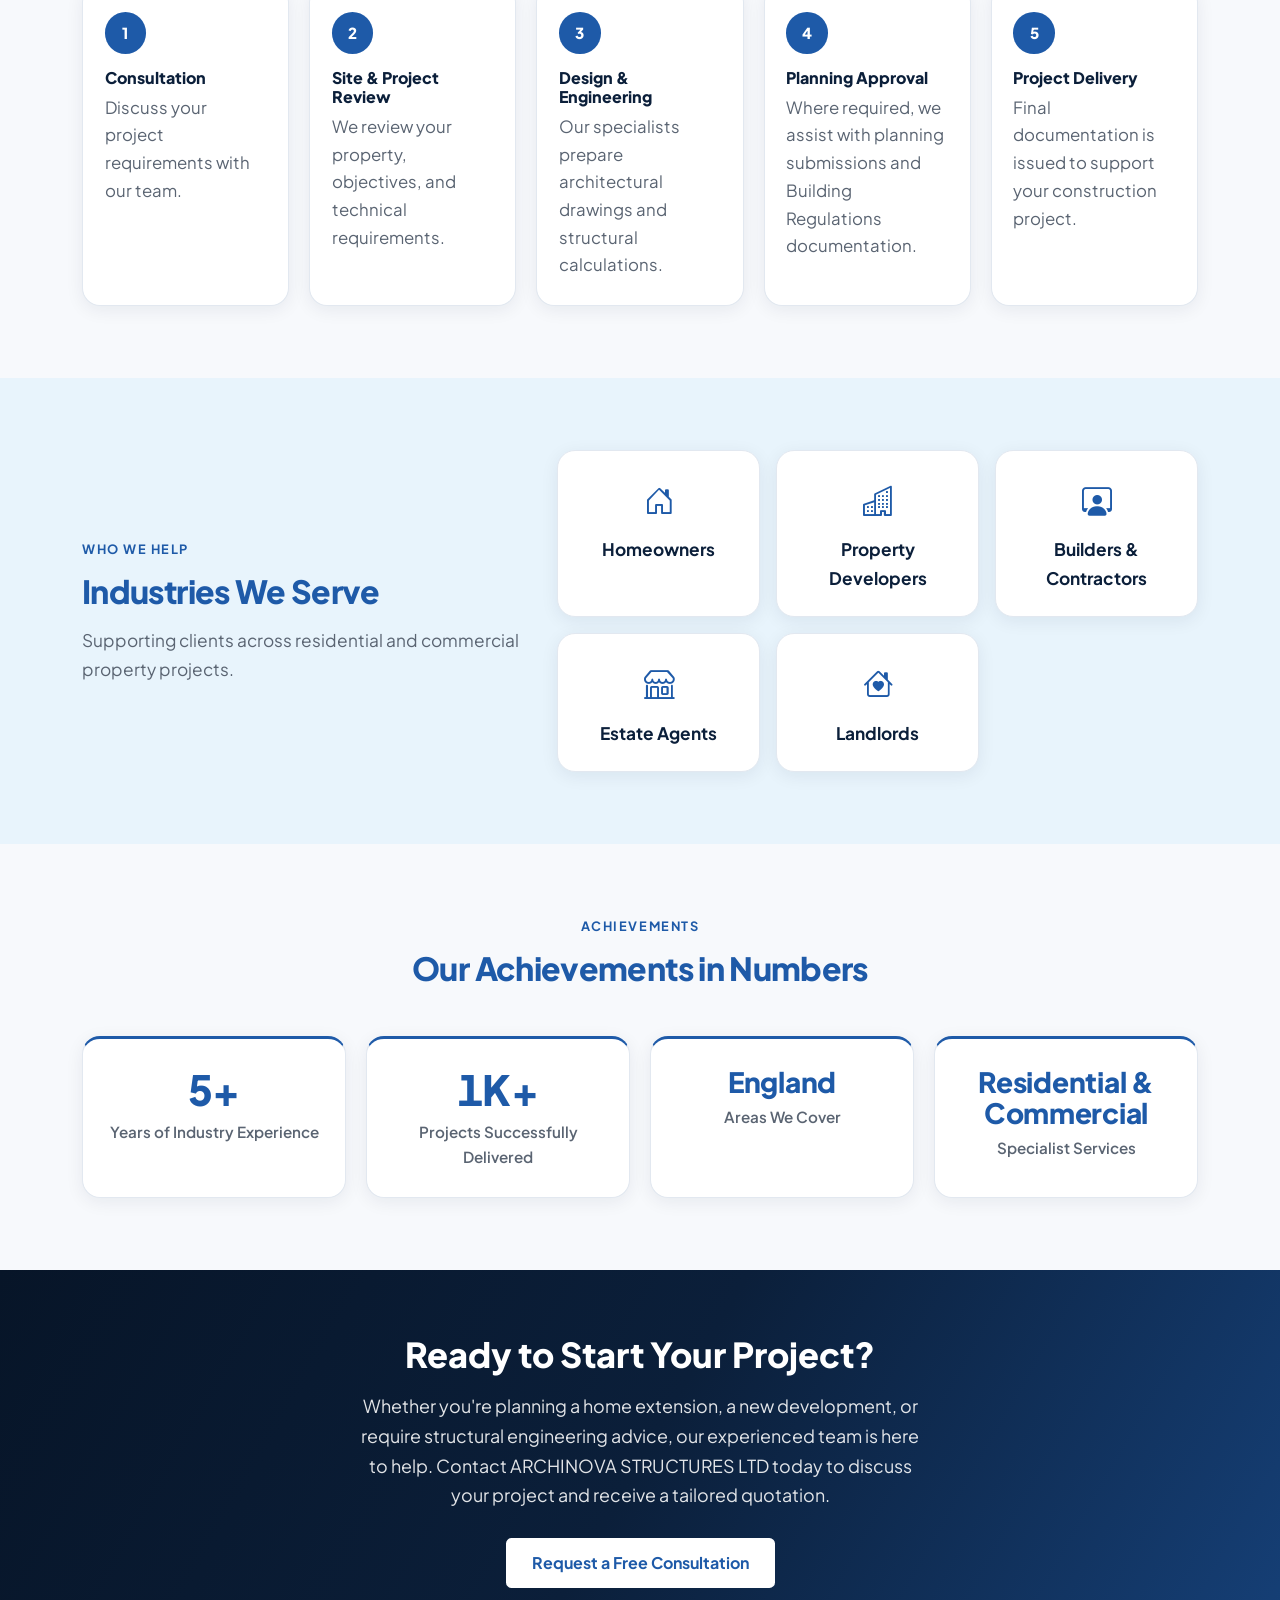
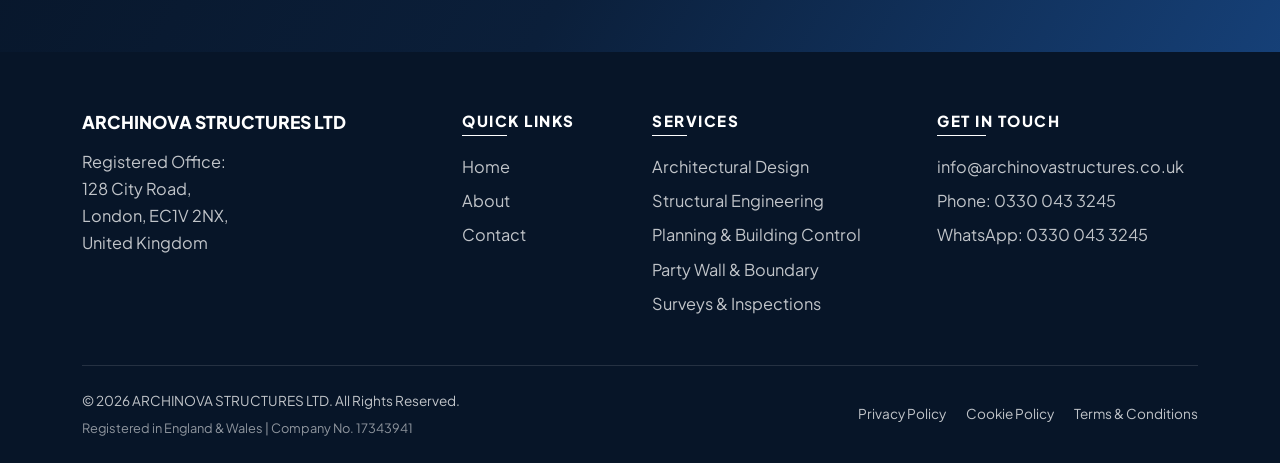
==== commit 60937252: "phone and email added" ====
--- a/index.html
+++ b/index.html
@@ -323,8 +323,8 @@
           <h4 class="footer-heading">Get In Touch</h4>
           <ul>
             <li><a href="mailto:info@archinovastructures.co.uk">info@archinovastructures.co.uk</a></li>
-            <li>Phone: <a href="tel:+44XXXXXXXXXX">+44 XX XXXX XXXX</a></li>
-            <li>WhatsApp: <a href="https://wa.me/44XXXXXXXXXX" target="_blank" rel="noopener">+44 XX XXXX XXXX</a></li>
+            <li>Phone: <a href="tel:+443300433245">0330 043 3245</a></li>
+            <li>WhatsApp: <a href="https://wa.me/443300433245" target="_blank" rel="noopener">0330 043 3245</a></li>
           </ul>
         </div>
       </div>
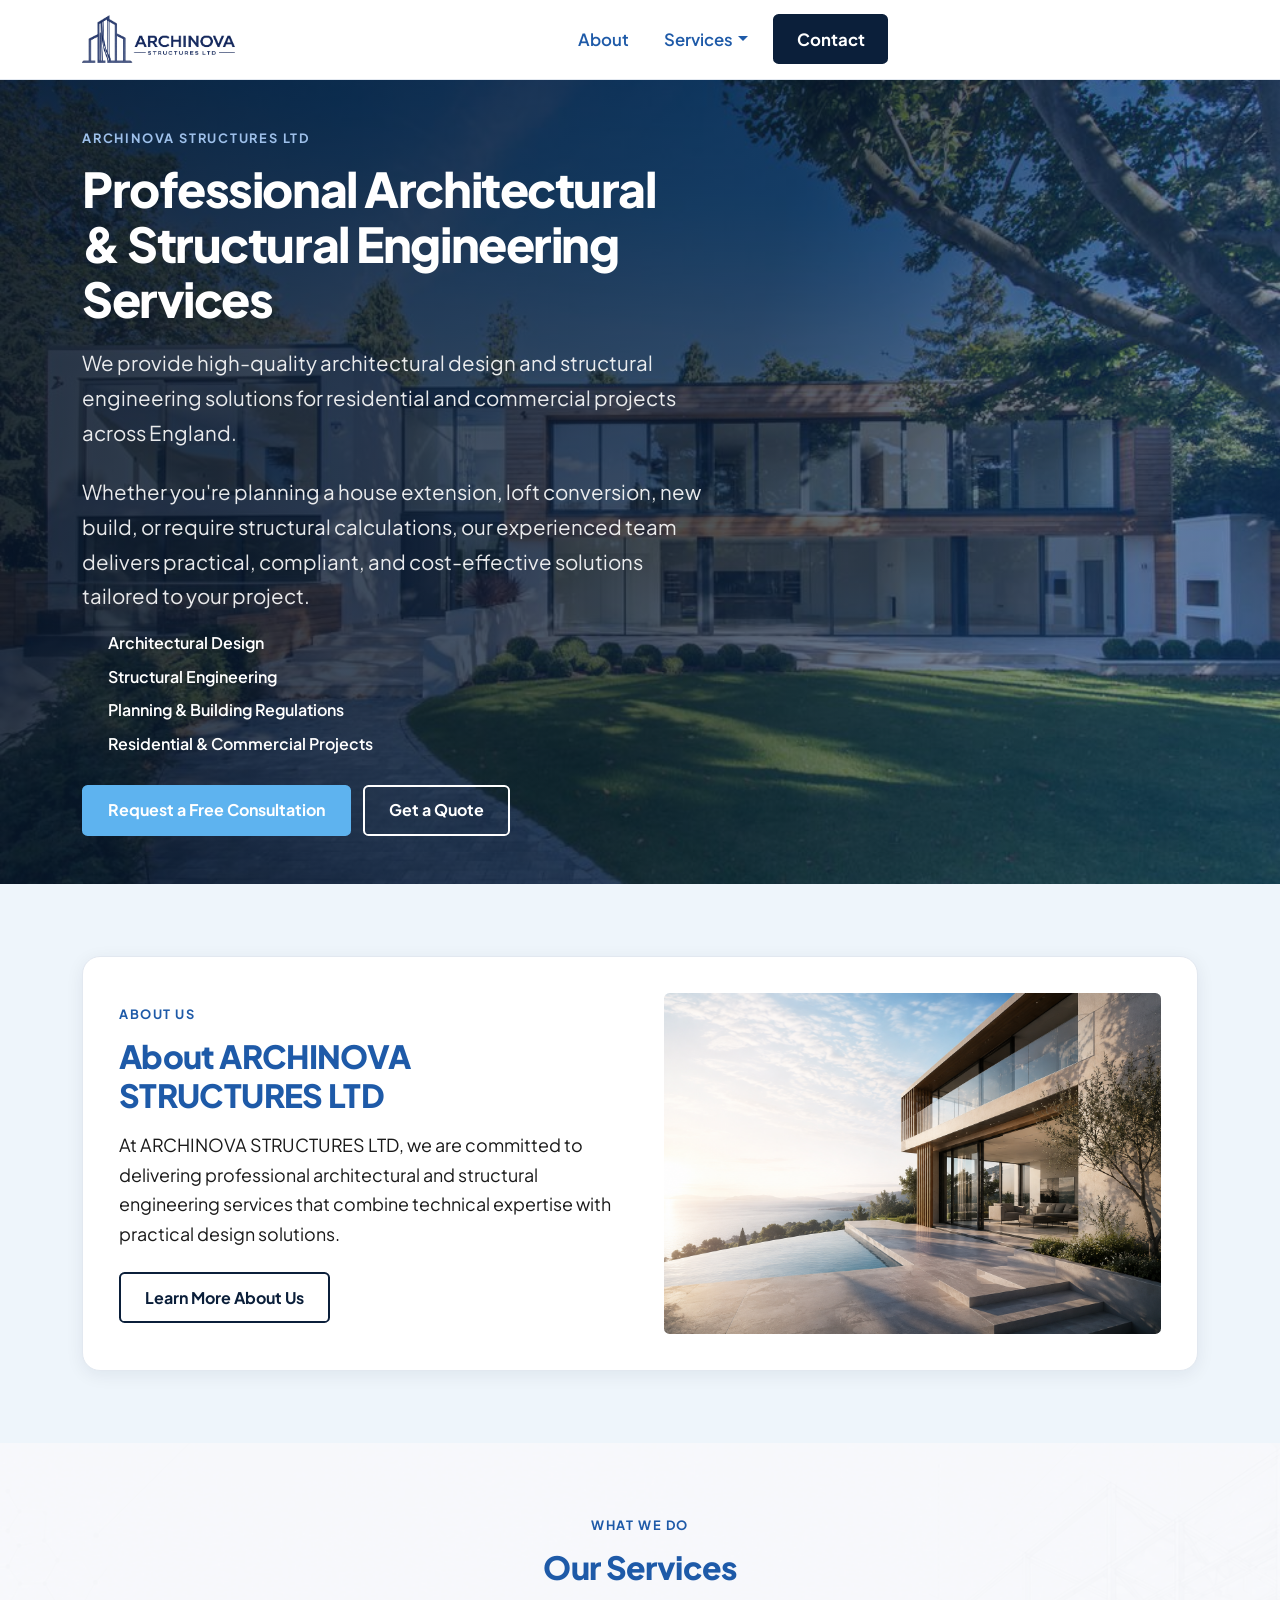
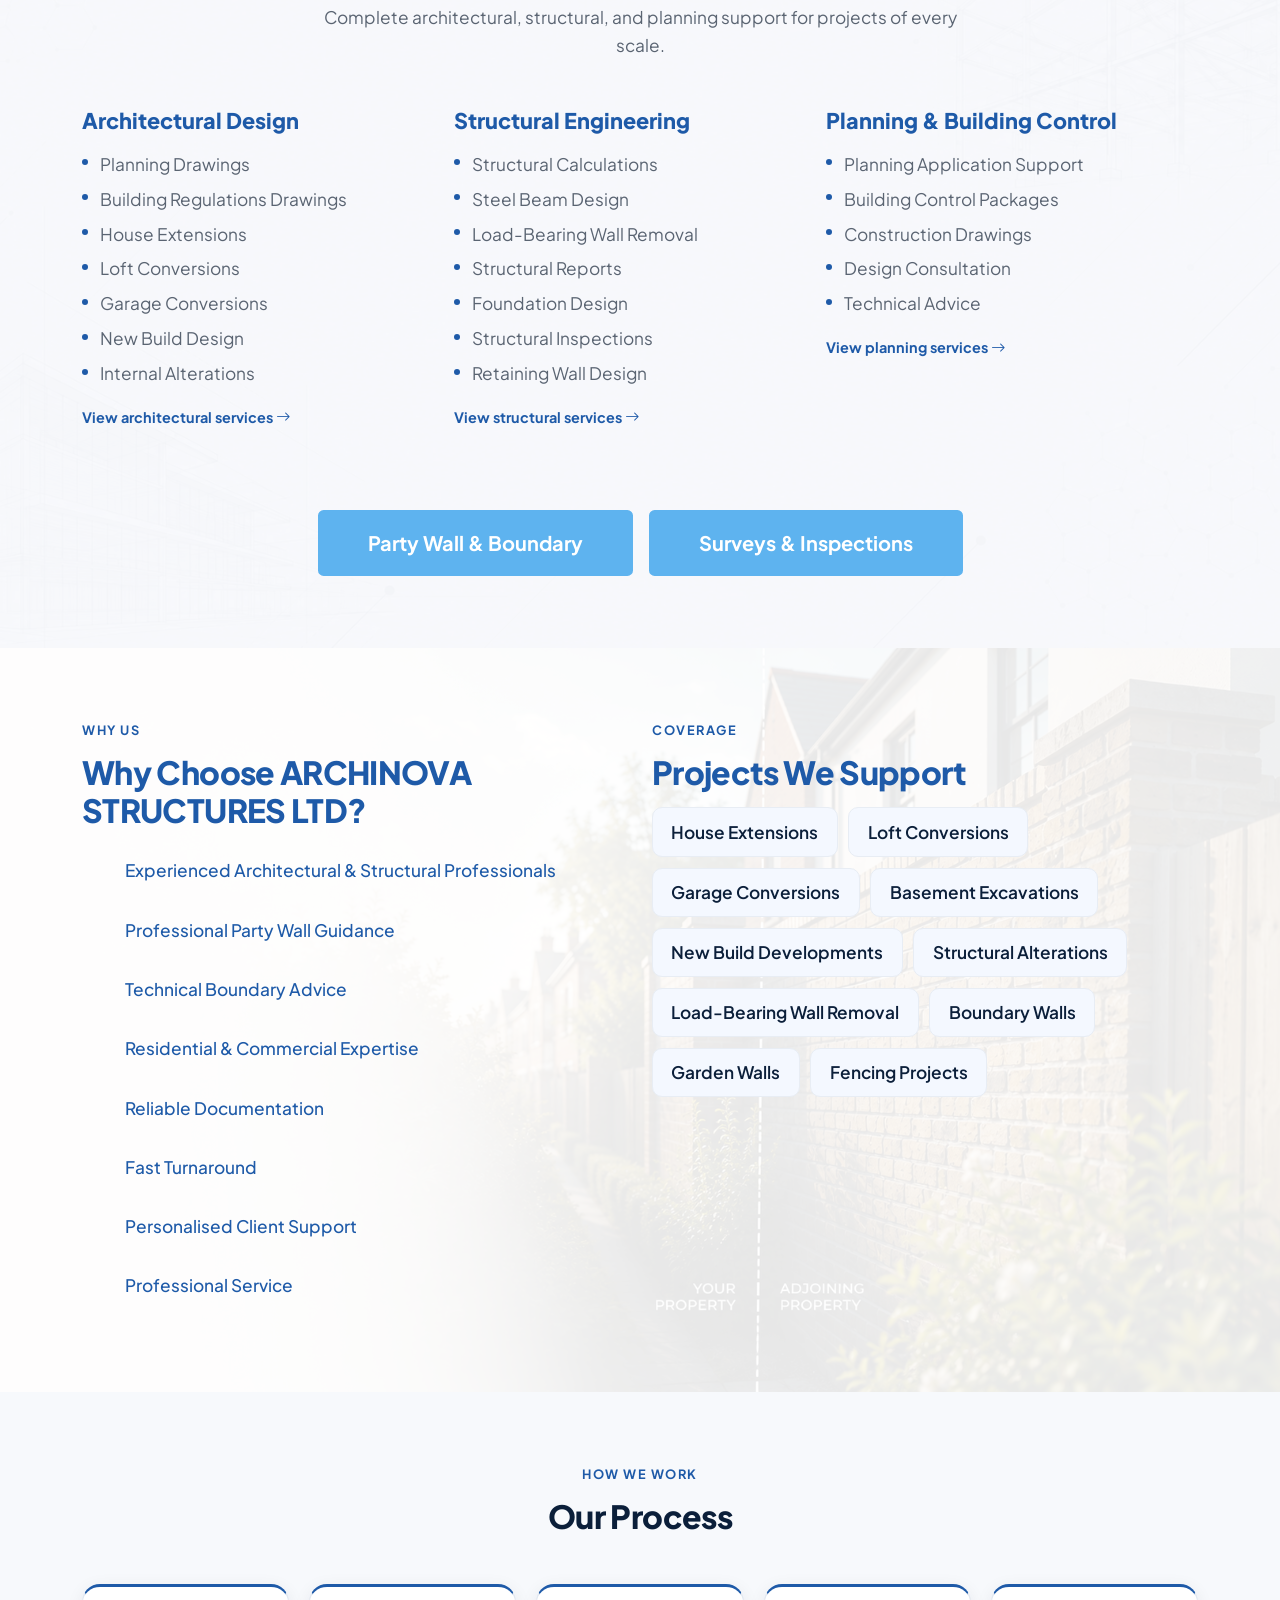
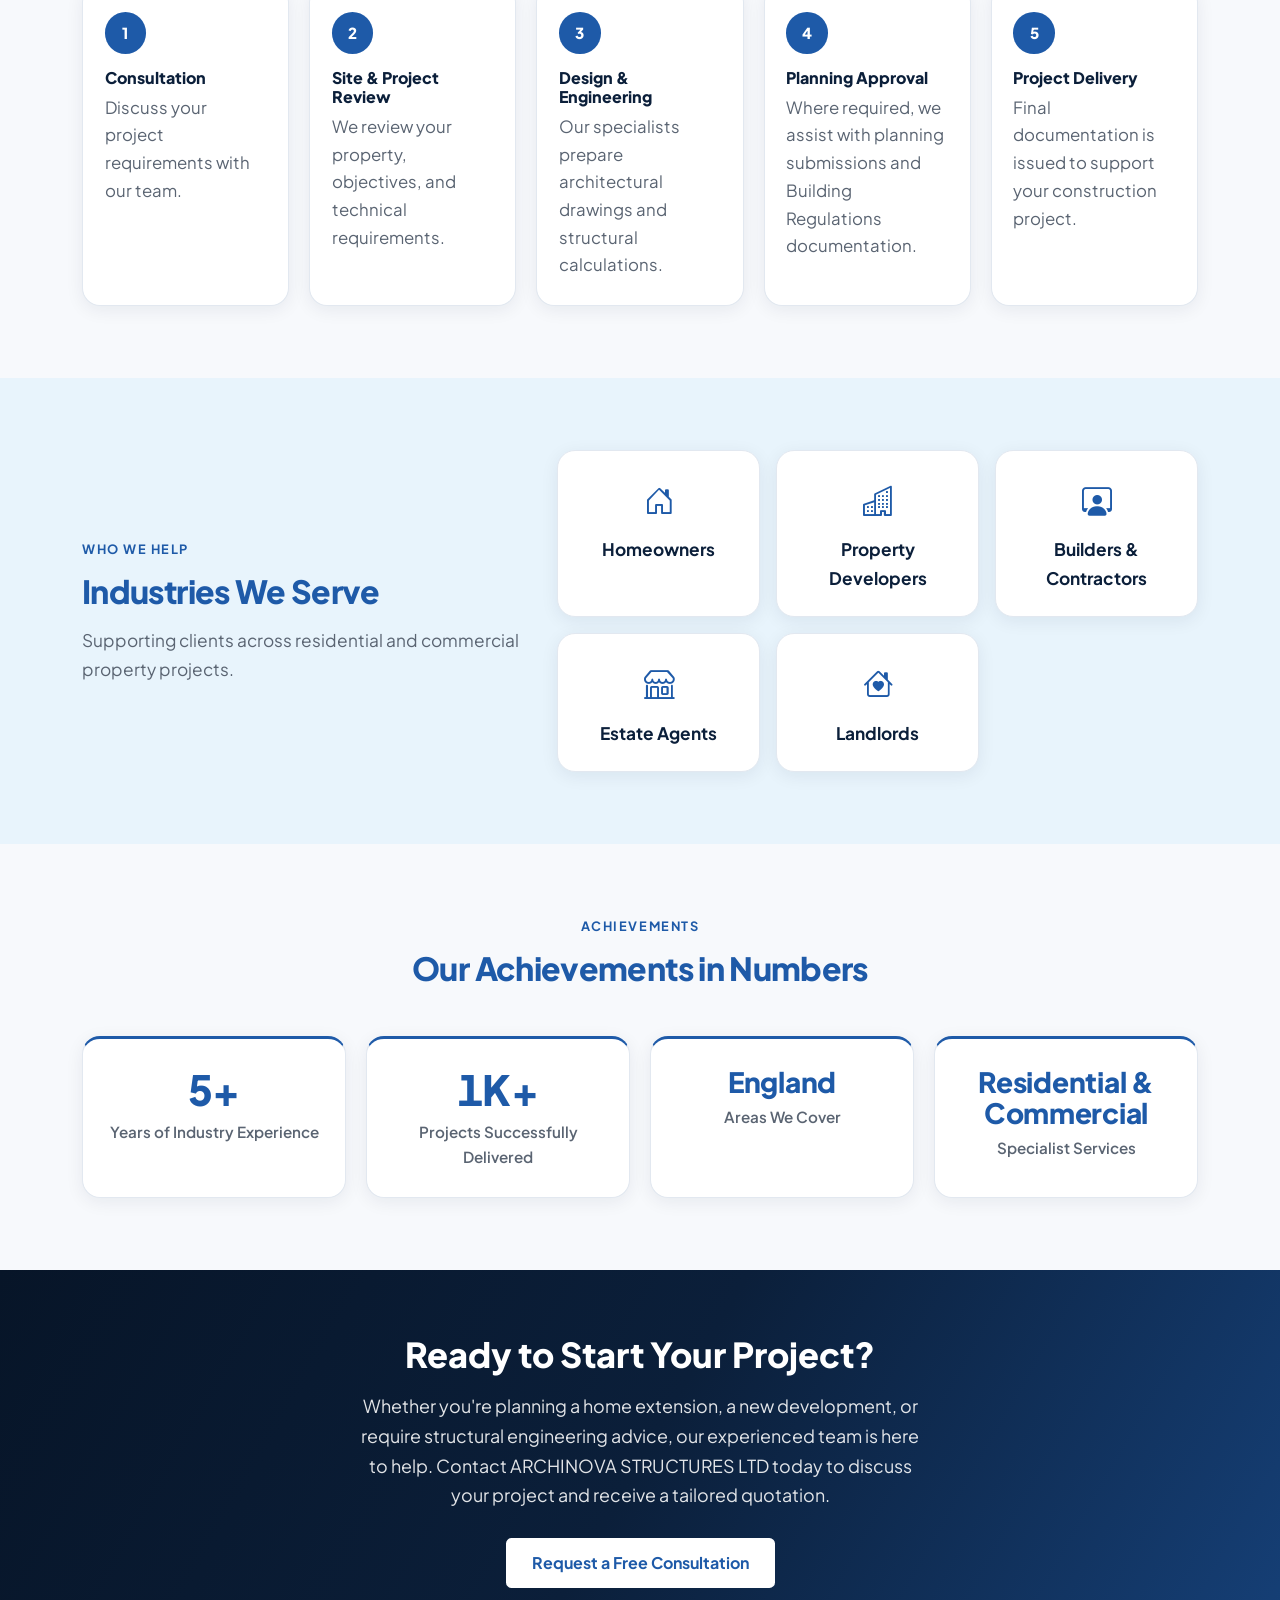
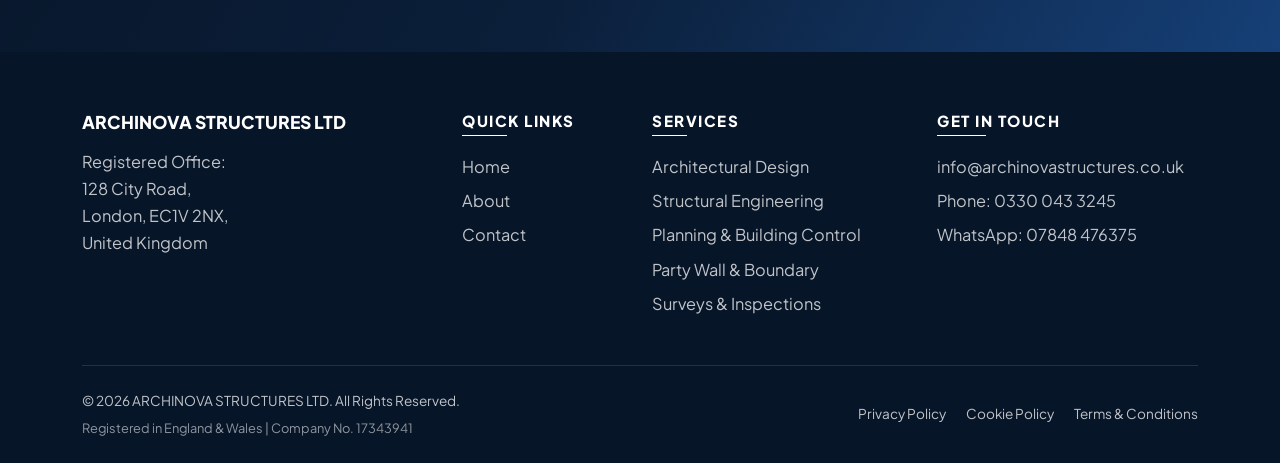
==== commit c0665f7a: "Use separate mobile for WhatsApp; keep landline for phone WhatsApp now links to 07848 476375 (wa.me/" ====
--- a/index.html
+++ b/index.html
@@ -324,7 +324,7 @@
           <ul>
             <li><a href="mailto:info@archinovastructures.co.uk">info@archinovastructures.co.uk</a></li>
             <li>Phone: <a href="tel:+443300433245">0330 043 3245</a></li>
-            <li>WhatsApp: <a href="https://wa.me/443300433245" target="_blank" rel="noopener">0330 043 3245</a></li>
+            <li>WhatsApp: <a href="https://wa.me/447848476375" target="_blank" rel="noopener">07848 476375</a></li>
           </ul>
         </div>
       </div>
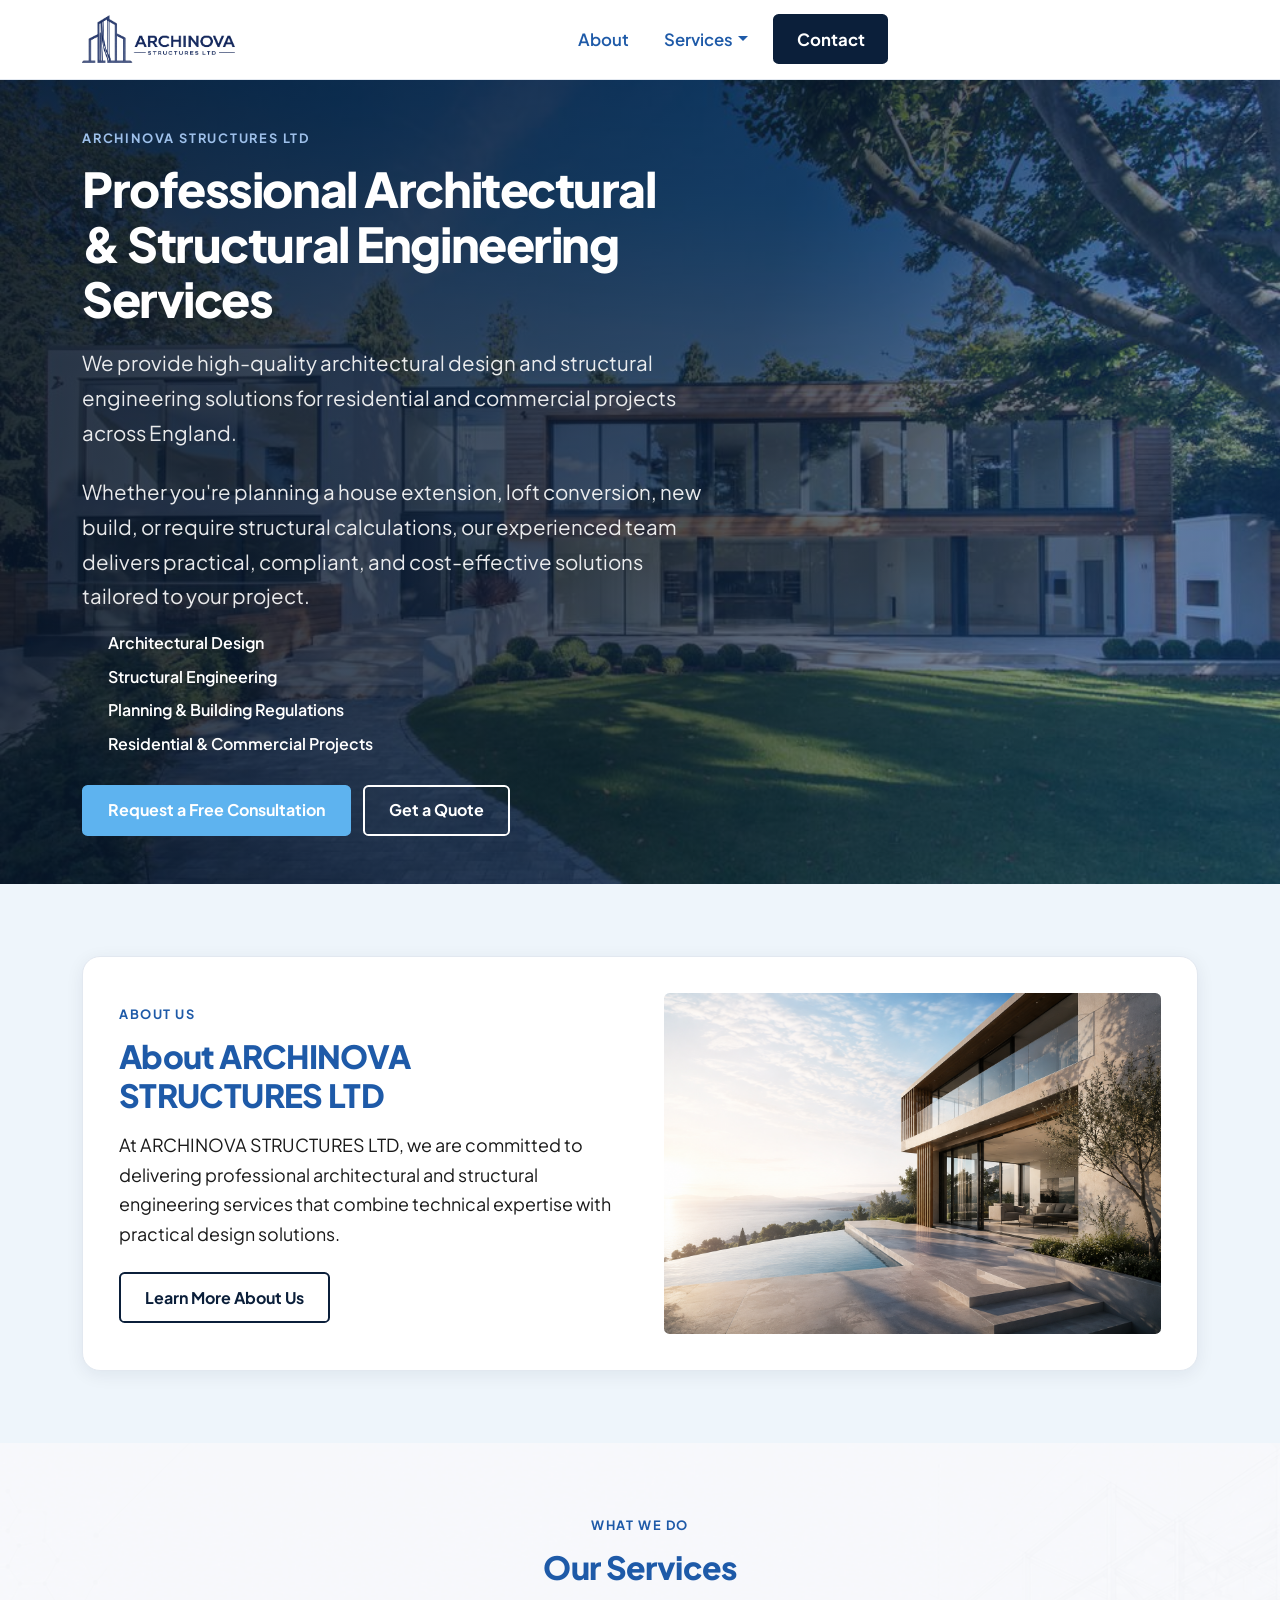
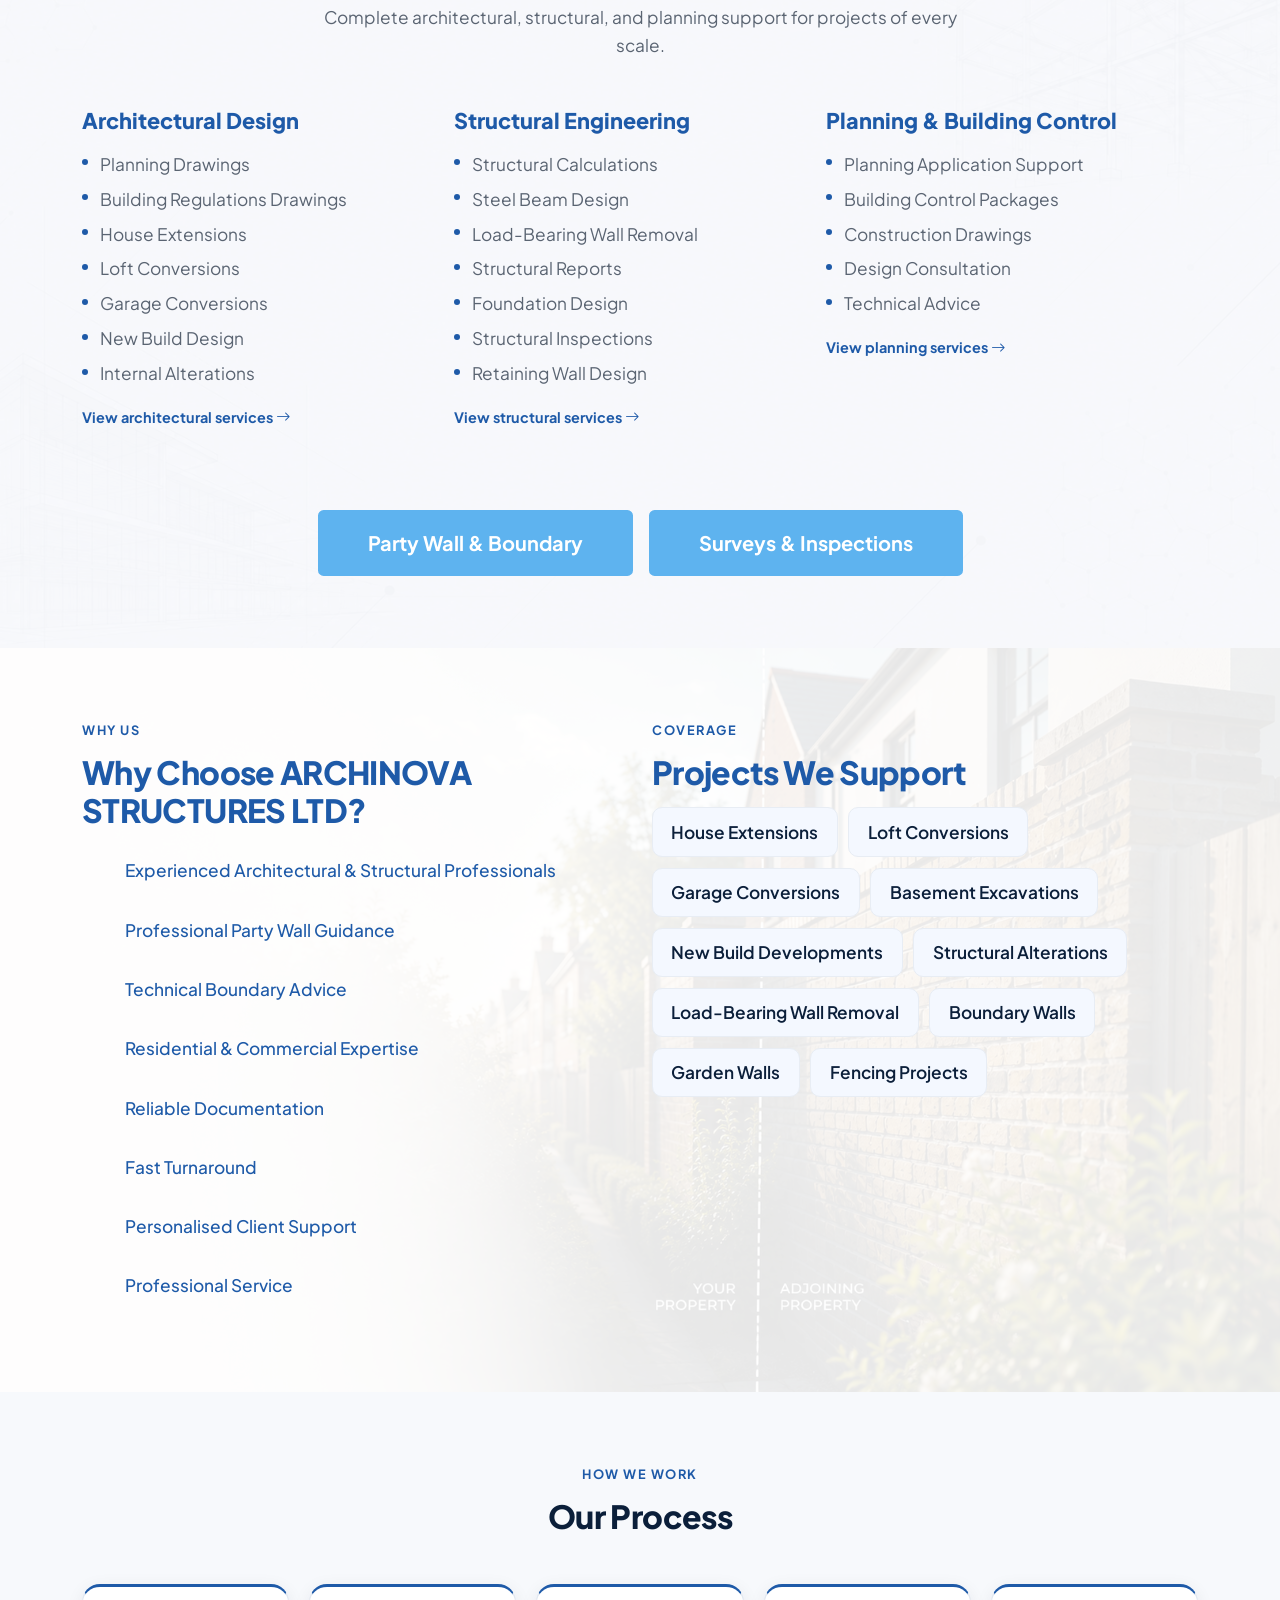
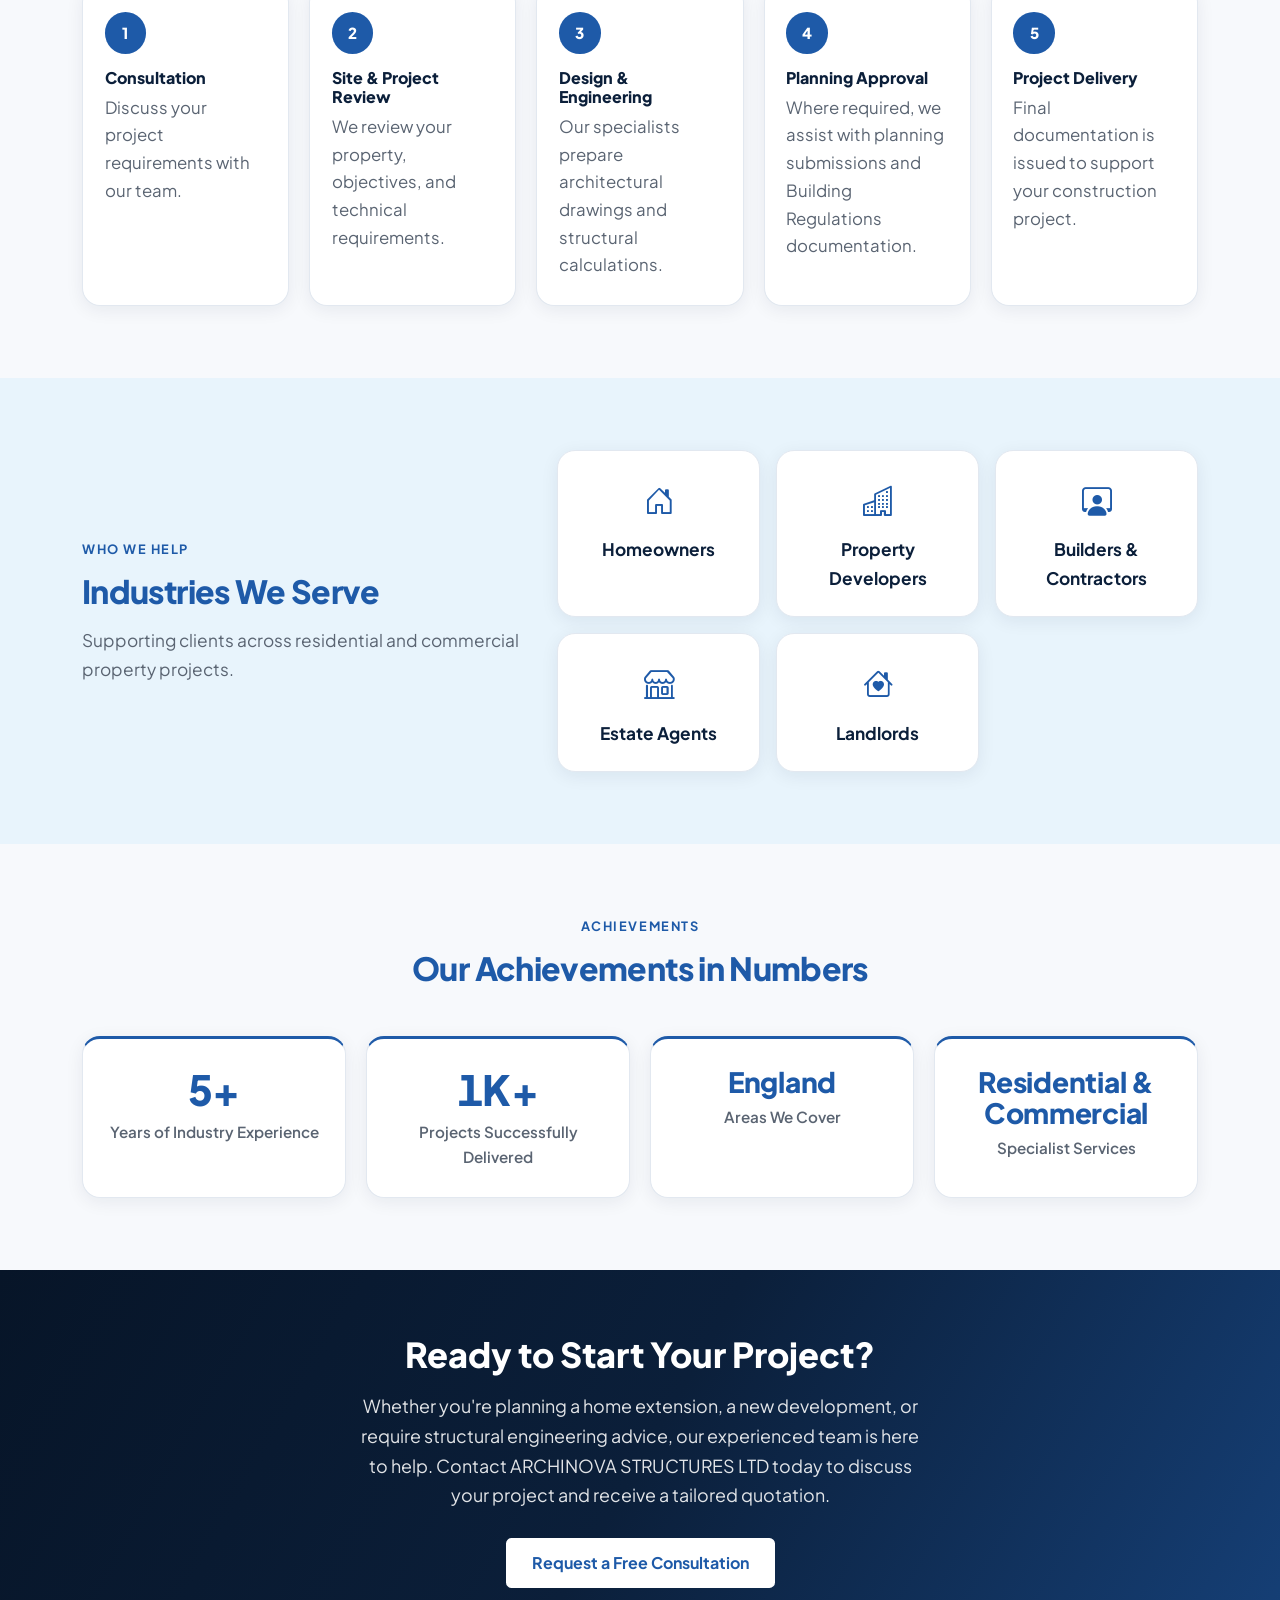
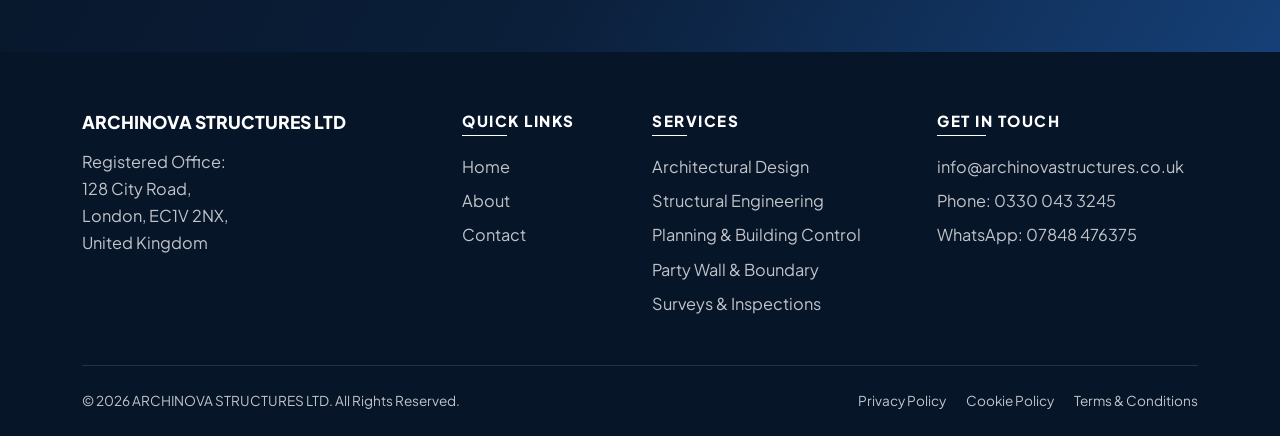
==== commit ba6276e9: "Simplify footer to copyright only Drop "Registered in England & Wales | Company No." from the shared" ====
--- a/index.html
+++ b/index.html
@@ -329,9 +329,7 @@
         </div>
       </div>
       <div class="footer-bottom">
-        <span>&copy; 2026 ARCHINOVA STRUCTURES LTD. All Rights Reserved.
-          <span class="footer-legalese">Registered in England &amp; Wales | Company No. 17343941</span>
-        </span>
+        <span>&copy; 2026 ARCHINOVA STRUCTURES LTD. All Rights Reserved.</span>
         <div class="footer-legal">
           <a href="privacy.html">Privacy Policy</a>
           <a href="cookies.html">Cookie Policy</a>
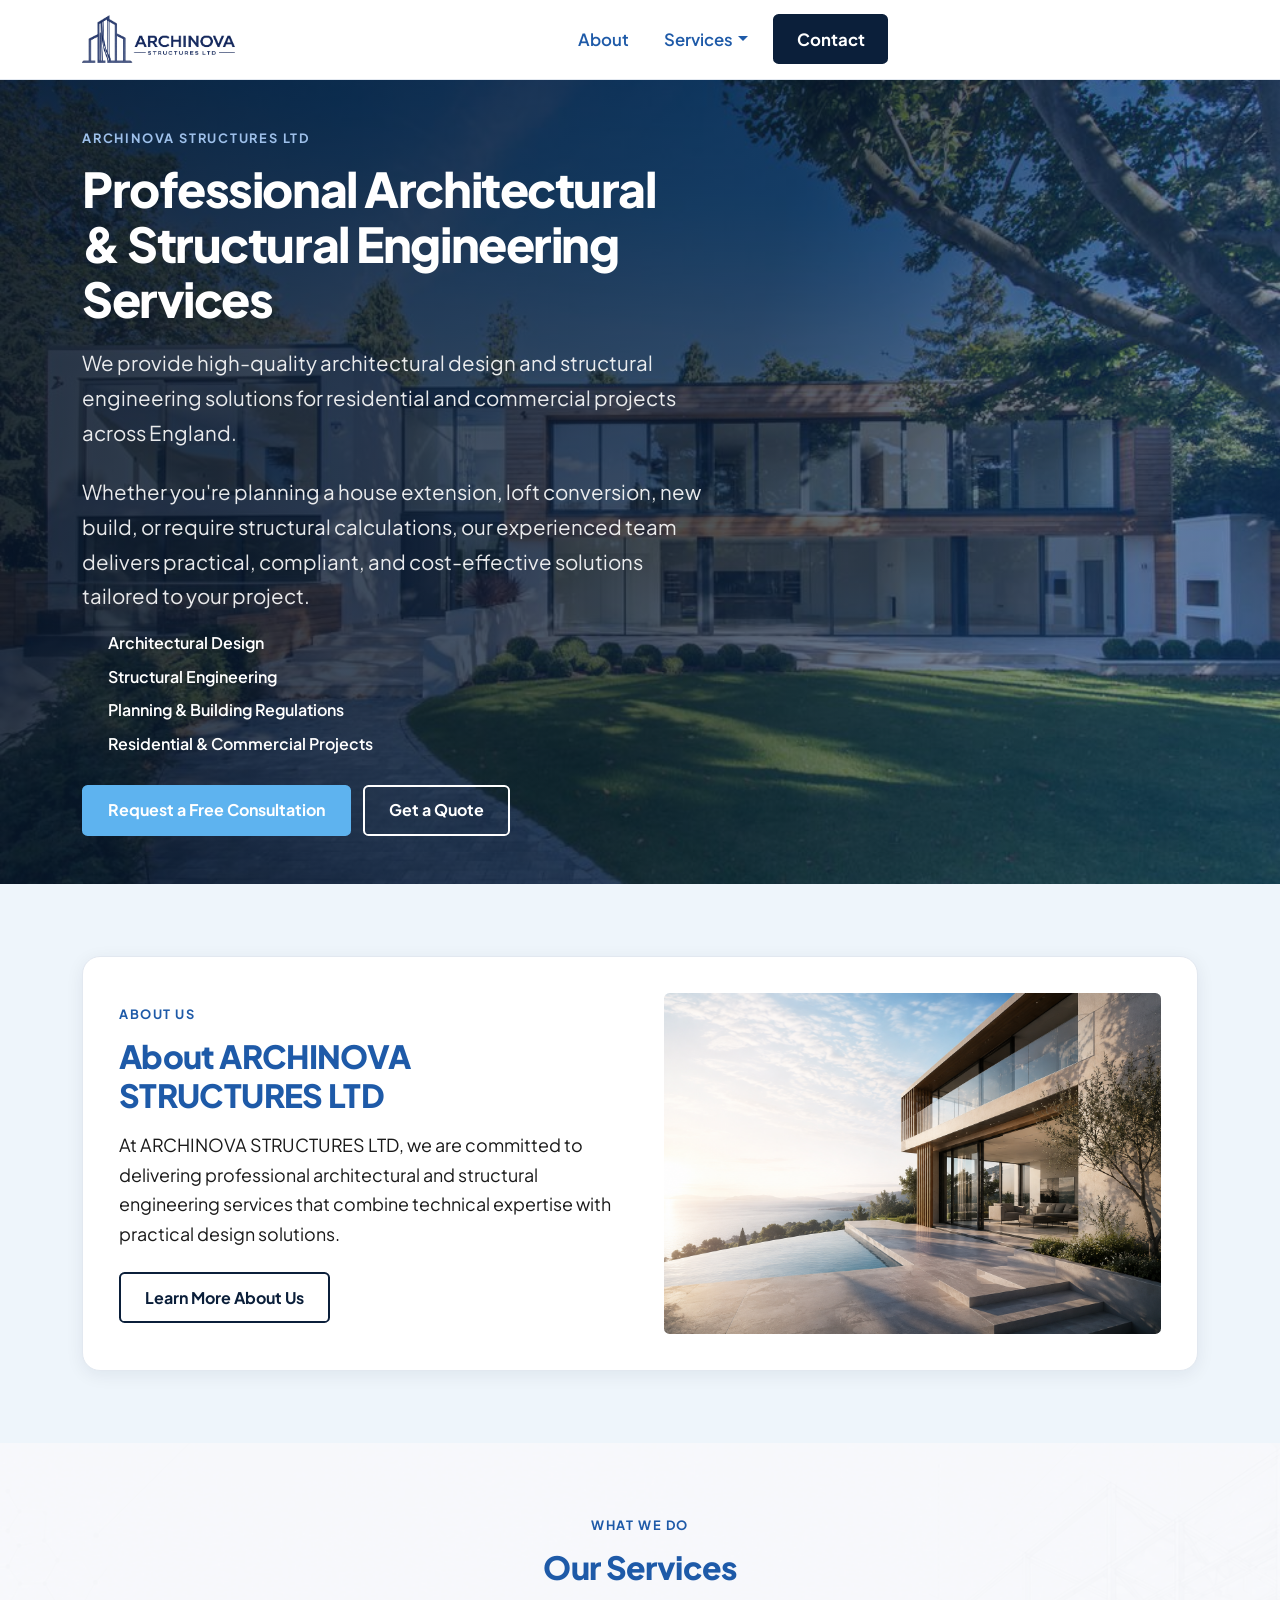
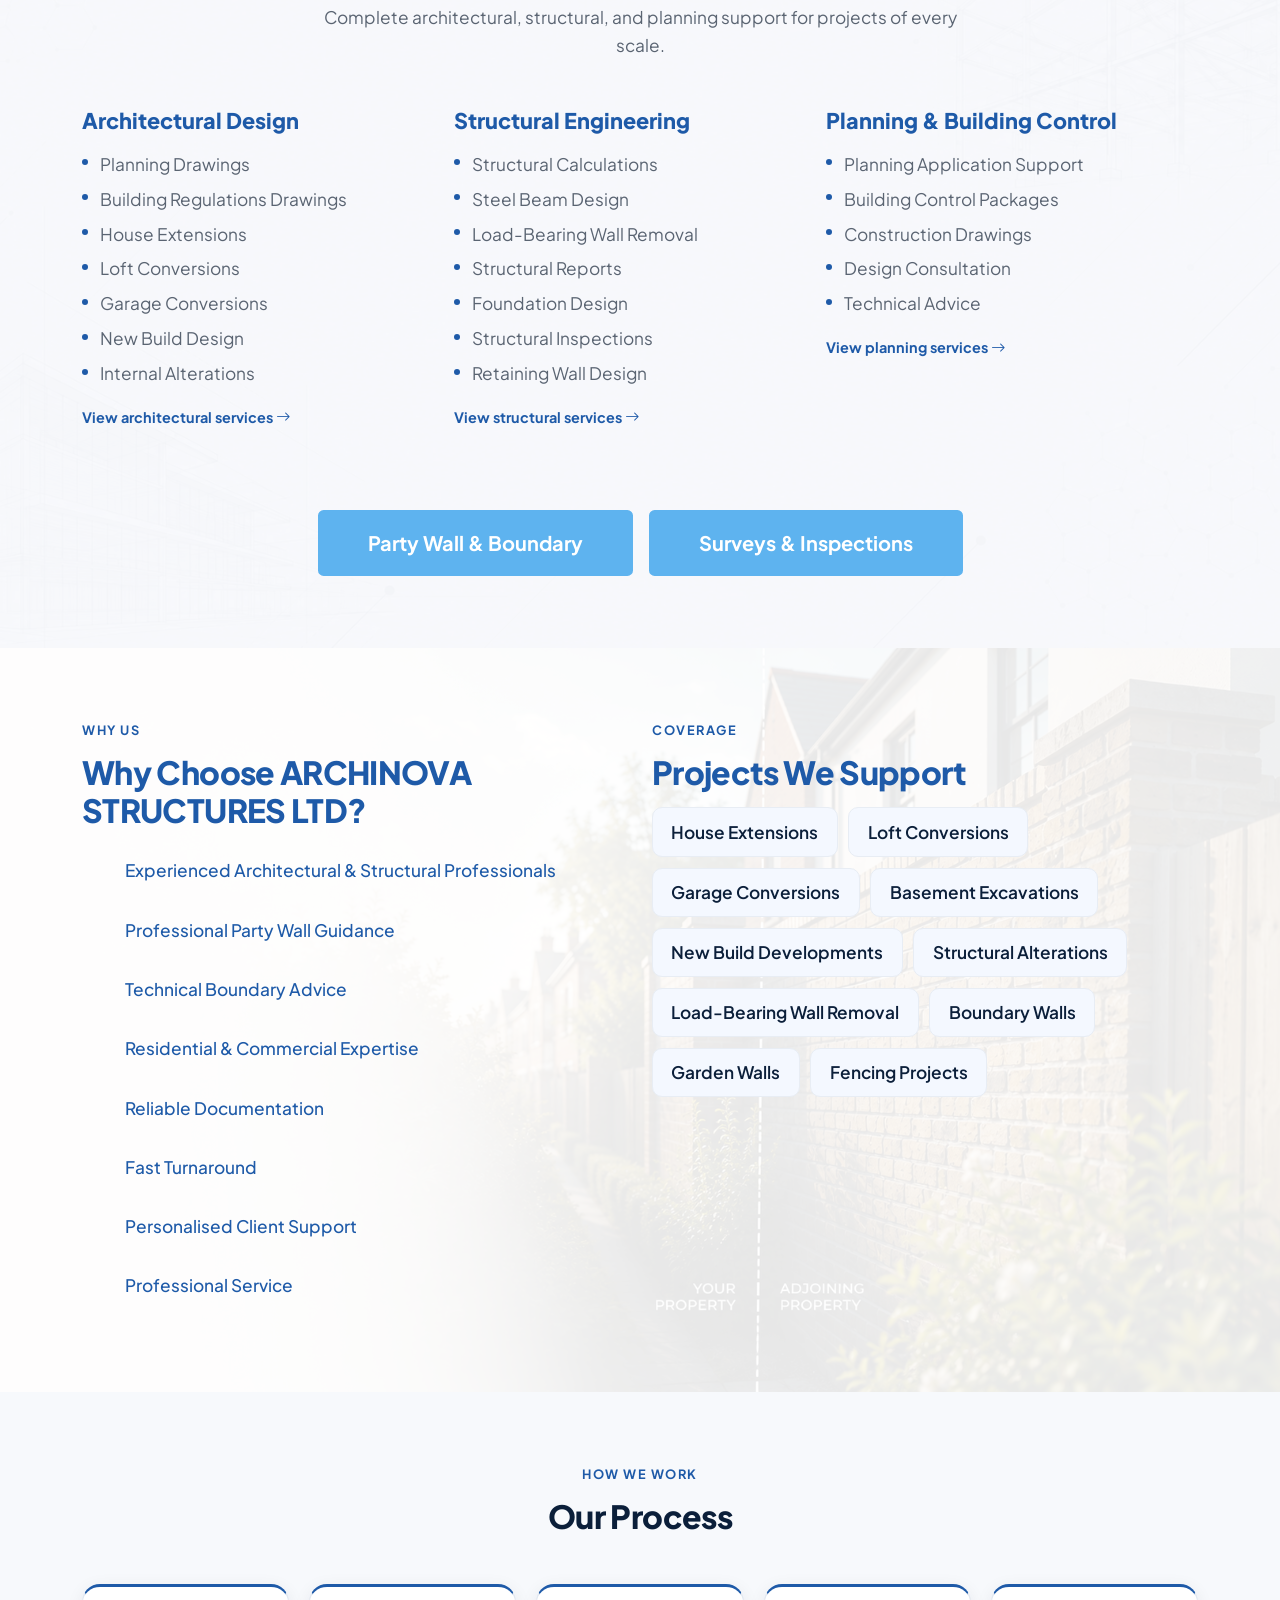
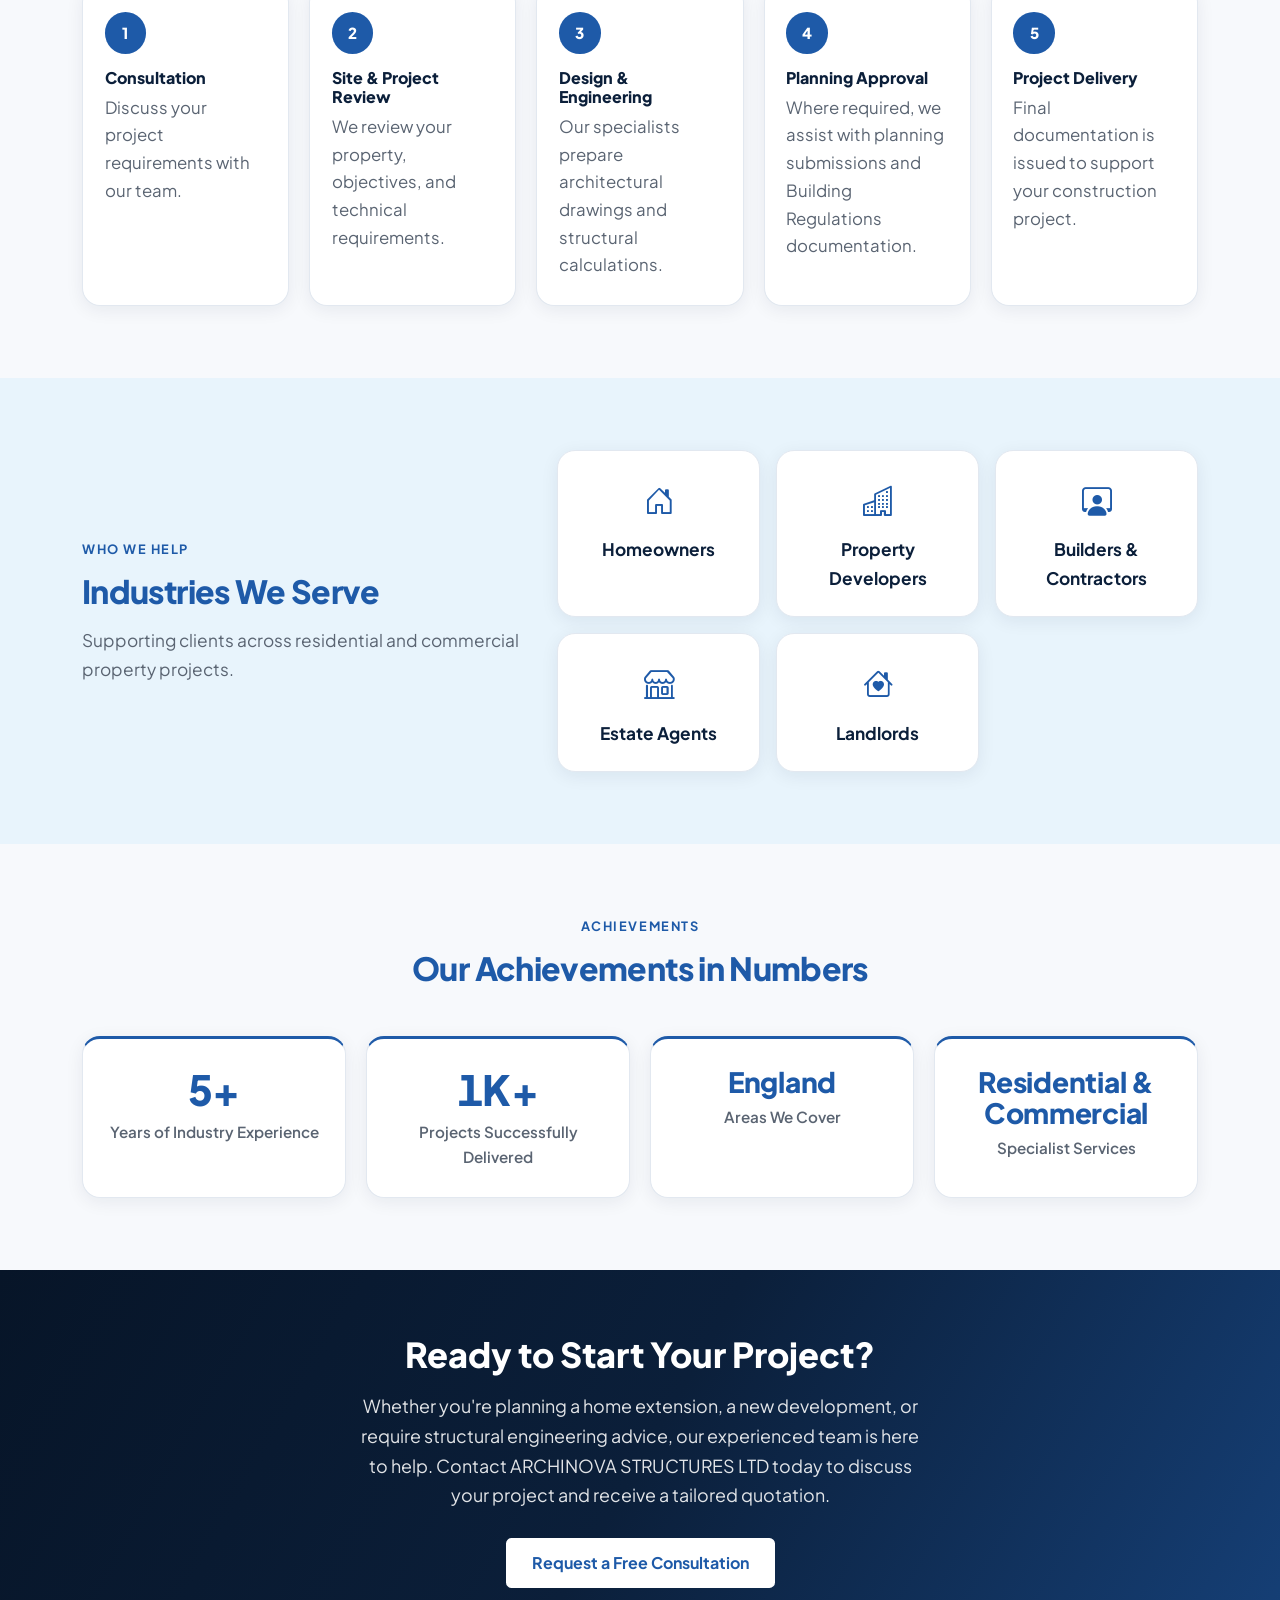
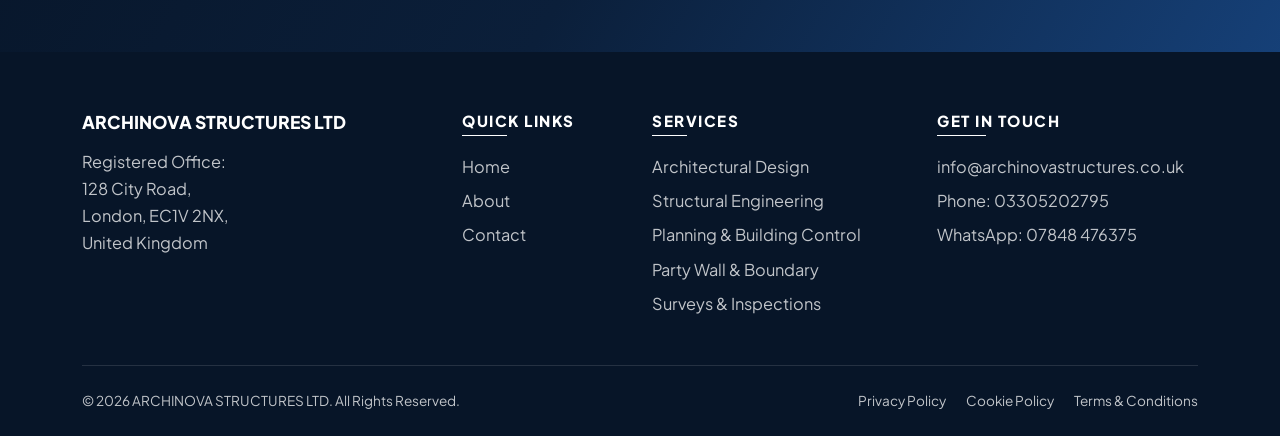
==== commit bede1ca2: "phone number updated 03305202795" ====
--- a/index.html
+++ b/index.html
@@ -323,7 +323,7 @@
           <h4 class="footer-heading">Get In Touch</h4>
           <ul>
             <li><a href="mailto:info@archinovastructures.co.uk">info@archinovastructures.co.uk</a></li>
-            <li>Phone: <a href="tel:+443300433245">0330 043 3245</a></li>
+            <li>Phone: <a href="tel:03305202795">03305202795</a></li>
             <li>WhatsApp: <a href="https://wa.me/447848476375" target="_blank" rel="noopener">07848 476375</a></li>
           </ul>
         </div>
